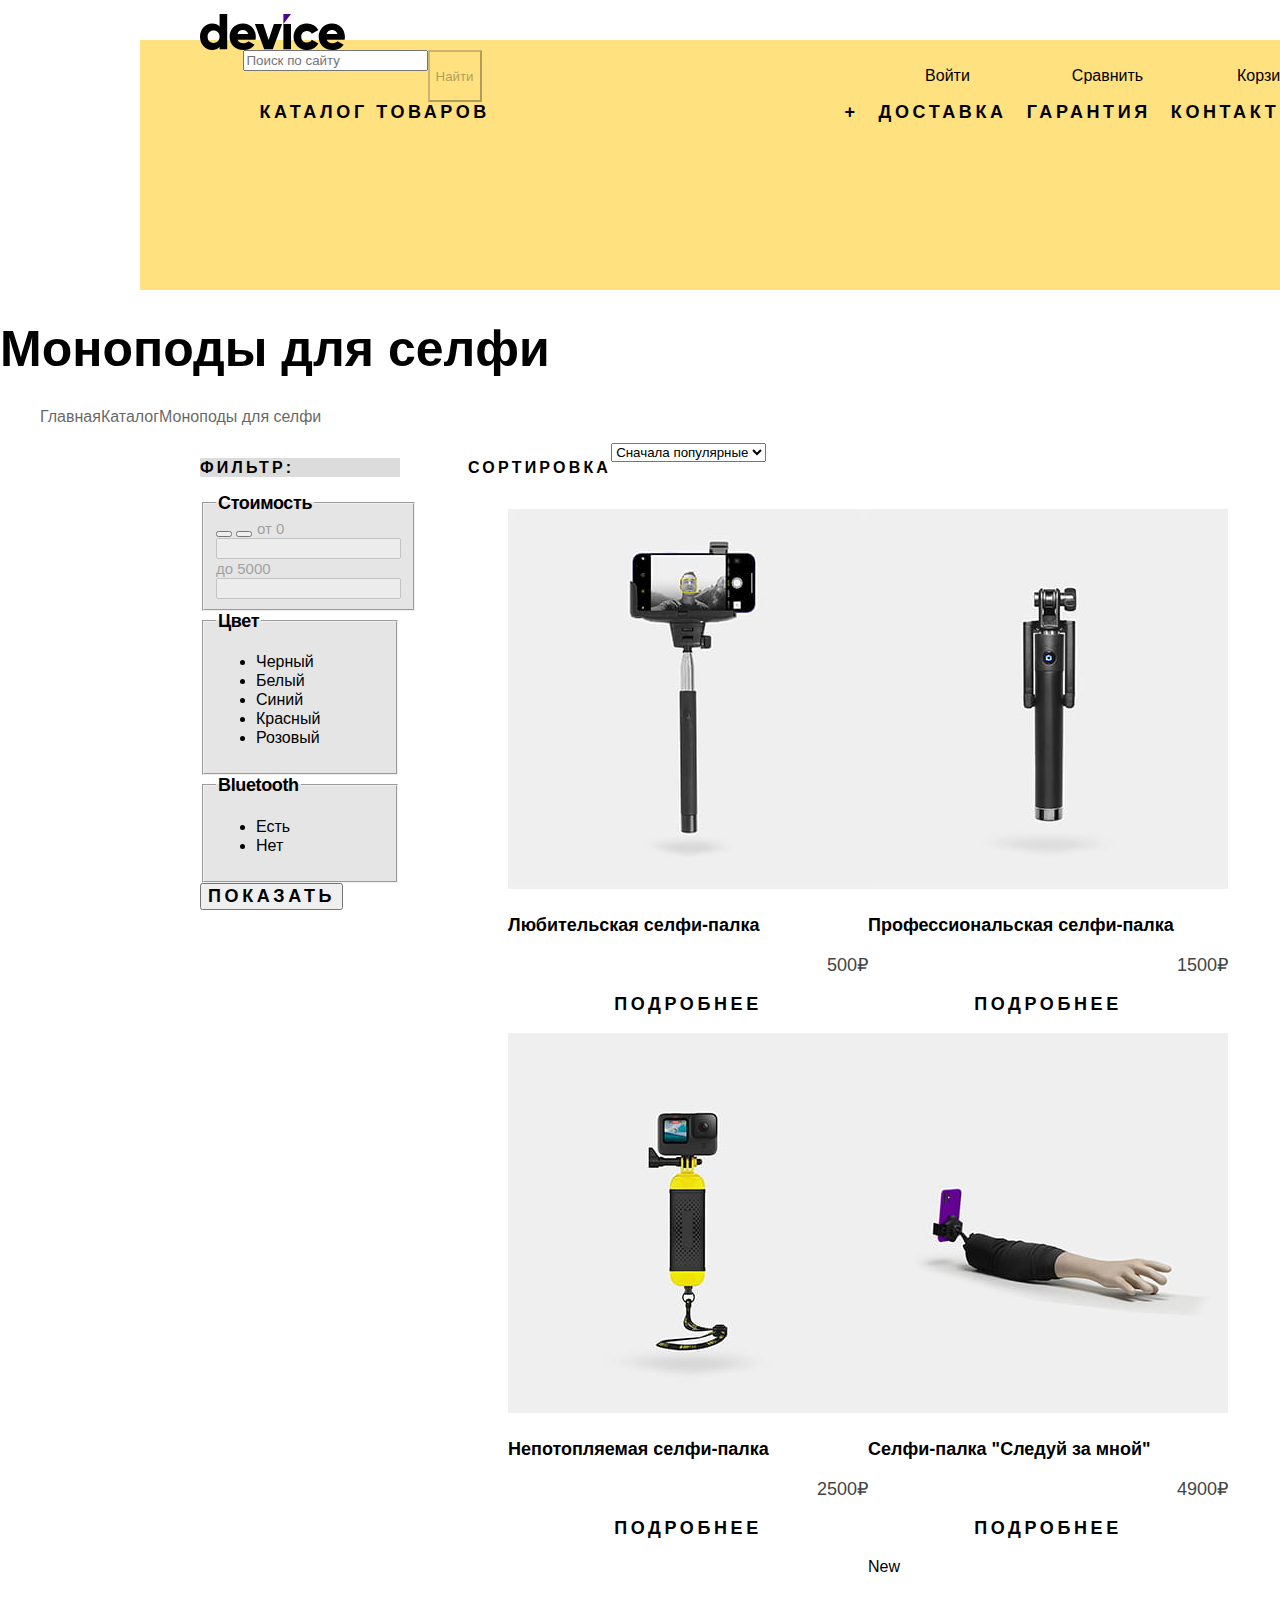
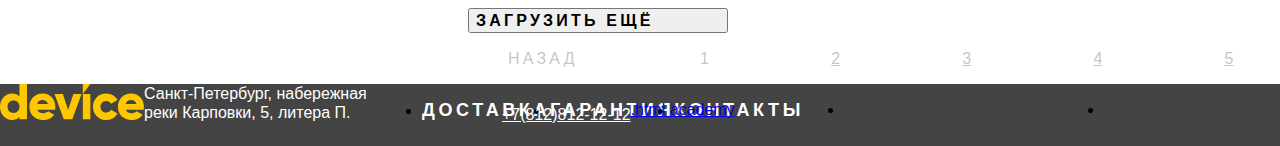
==== catalog.html @ 4257b13f "Сетки страниц" ====
<!DOCTYPE html>
<html lang="ru">
    <head>
        <meta charset="utf-8">
        <title>Каталог</title>
        <link rel="stylesheet" href="styles/styles.css">
    </head>
    <body>
        <div class="page-catalog-container">
        <header class="page-header">
            <a><img class="header-logo" src="img/vector/logotip.svg" width="145" height="36" alt="Логотип магазина Девайс"></a>
            <div class="page-heder-top" >
                <form class="search-form" method="POST" action="https://echo.htmlacademy.ru/">
                    <label class="search-label">
                        <input type="text" name="search"  placeholder="Поиск по сайту">
                        <span class="visually-hidden">Поиск по сайту</span>
                    </label>
                </form>
                <button class="search" type="submit" href="#">Найти</button>
                <ul class="custom-menu-list">
                    <li class="custom-menu-item">
                        <a class="custom-menu-link" href="#">Войти</a>
                    </li>
                    <li class="custom-menu-item">
                        <a class="custom-menu-link" href="#">Сравнить</a>
                    </li>
                    <li class="custom-menu-item">
                        <a class="custom-menu-link" href="#">Корзина</a>
                    </li>
                </ul>
            </div>
            <nav class="navigation">
                <ul class="navigation-list">
                    <li class="navigation-item">
                        <a class="navigation-link" href="#">Каталог товаров</a>
                    </li>
                    <li class="navigation-item">
                        <a class="navigation-link">+</a>
                    </li>
                    <li class="navigation-item">
                        <a class="navigation-link" href="#">Доставка</a>
                    </li>
                    <li class="navigation-item">
                        <a class="navigation-link" href="#">Гарантия</a>
                    </li>
                    <li class="navigation-item">
                        <a class="navigation-link" href="#">Контакты</a>
                    </li>
                </ul>
            </nav>
        </header>
        <main class="main-container main-inner">
            <h1 class="page-main">Моноподы для селфи</h1>
            <ul class="breadcrumbs-list">
                <li class="breadcrumbs-item">
                    <a class="breadcrumbs-link" href="index.html">Главная</a>
                </li>
                <li class="breadcrumbs-item">
                    <a class="breadcrumbs-link" href="catalog.html">Каталог</a>
                </li>
                <li class="breadcrumbs-item">
                    <a class="breadcrumbs-link">Моноподы для селфи</a>
                </li>
            </ul>
        <div class="catalog-products">
            <section class="catalog-products">
                <h2 class="visually-hidden">Список товаров с фильтрами</h2>
                <div class="catalog-left-column">
                <p class="filter">фильтр:</p>
                <form class="catalog-filter" action="https://echo.htmlacademy.ru/" method="GET">
                    <fieldset class="catalog-filter-group">
                        <legend class="catalog-filter-title">Стоимость</legend>
                        <button class="range-toggle toggle-min" type="button">
                            <span class="visually-hidden">Изменить минимальную цену</span>
                        </button>
                        <button class="range-toggle toggle-max" type="button">
                            <span class="visually-hidden">Изменить максимальную цену</span>
                        </button>
                        <label class="catalog-filter-label">
                          от 0 <input class="catalog-filter-input" type="number" name="min-price">
                        </label>
                        <label class="catalog-filter-label">
                          до 5000<input class="catalog-filter-input" type="number" name="max-price">
                        </label>   
                    </fieldset>
                    <fieldset class="catalog-filter-group">
                        <legend class="catalog-filter-title">Цвет</legend>
                        <ul class="catalog-filter-list">
                            <li class="catalog-filter-item">
                                <label class="control">
                                    <input class="visually-hidden control-input" type="checkbox" name="Черный" checked>
                                    <span class="control-mark"></span>
                                    <span class="control-label">Черный</span>
                                </label>
                            </li>
                            <li class="catalog-filter-item">
                                <label class="control">
                                    <input class="visually-hidden control-input" type="checkbox" name="Белый" checked>
                                    <span class="control-mark"></span>
                                    <span class="control-label">Белый</span>
                                </label>
                            </li>
                            <li class="catalog-filter-item">
                                <label class="control">
                                    <input class="visually-hidden control-input" type="checkbox" name="Синий">
                                    <span class="control-mark"></span>
                                    <span class="control-label">Синий</span>
                                </label>
                            </li>
                            <li class="catalog-filter-item">
                                <label class="control">
                                    <input class="visually-hidden control-input" type="checkbox" name="Красный">
                                    <span class="control-mark"></span>
                                    <span class="control-label">Красный</span>
                                </label>
                            </li>
                            <li class="catalog-filter-item">
                                <label class="control">
                                    <input class="visually-hidden control-input" type="checkbox" name="Розовый">
                                    <span class="control-mark"></span>
                                    <span class="control-label">Розовый</span>
                                </label>
                            </li>
                        </ul>
                    </fieldset>
                    <fieldset class="catalog-filter-group">
                        <legend class="catalog-filter-title">Bluetooth</legend>
                        <ul class="catalog-filter-list">
                            <li class="catalog-filter-item">
                                <label class="control">
                                    <input class="visually-hidden control-input" type="radio" name="product-group" checked>
                                    <span class="control-mark"></span>
                                    <span class="control-label">Есть</span>
                                </label>
                            </li>
                            <li class="catalog-filter-item">
                                <label class="control">
                                    <input class="visually-hidden control-input" type="radio" name="product-group">
                                    <span class="control-mark"></span>
                                    <span class="control-label">Нет</span>
                                </label>
                            </li>
                        </ul>
                    </fieldset>
                    <button class="button-catalog-filter" type="submit">показать</button>
                </form>
                </div>
                <div class="catalog-right-column">
                    <div class="catalog-right-column-sorting">
                <p class="sorting-type">Сортировка</p>
                <form class="sorting-type">
                    <label class="visually-hidden" for="sorting">Сортировка</label>
                    <select class="select-control" id="sorting" name="sorting">
                        <option value="popular">Сначала популярные</option>
                        <option value="cheap">Сначала дешёвые</option>
                        <option value="expensive">Сначала дорогие</option>
                    </select>
                    <button class="visually-hidden" type="submit">отсортировать товары</button>
                </form>
                <a href="#" class="button button-light">
                    <span class="visually-hidden">По возрастанию </span>
                </a>
                <a href="#" class="button">
                    <span class="visually-hidden">По убыванию</span>
                </a>
                </div>

            
                <ul class="products-list">
                    <li class="products-item">
                        <a class="product-card-link" href="product.html">
                        <img class="product-card-image" src="img/product-1.jpg" width="360" height="380" alt="Любительская селфи-палка">
                        <h3 class="product-card-title">Любительская селфи-палка</h3>
                        </a>
                        <p class="product-card-price">500₽</p>
                        <p class="produkt-card-info">Подробнее</p>
                    </li>
                    <li class="products-item">
                        <a class="product-card-link" href="product.html">
                        <img class="product-card-image" src="img/product-2.jpg" width="360" height="380" alt="Профессиональская селфи-палка">
                        <h3 class="product-card-title">Профессиональская селфи-палка</h3>
                        </a>
                        <p class="product-card-price">1500₽</p>
                        <p class="produkt-card-info">Подробнее</p>
                    </li>
                    <li class="products-item">
                        <a class="product-card-link" href="product.html">
                        <img class="product-card-image" src="img/product-3.jpg" width="360" height="380" alt="Непотопляемая селфи-палка">
                        <h3 class="product-card-title">Непотопляемая селфи-палка</h3>
                        </a>
                        <p class="product-card-price">2500₽</p>
                        <p class="produkt-card-info">Подробнее</p>
                    </li>
                    <li class="products-item">
                        <a class="product-card-link" href="product.html">
                        <img class="product-card-image" src="img/product-4.jpg" width="360" height="380" alt="Селфи-палка Следуй за мной">
                        <h3 class="product-card-title">Селфи-палка "Следуй за мной"</h3>
                        </a>
                        <p class="product-card-price">4900₽</p>
                        <p class="produkt-card-info">Подробнее</p>
                        <p class="product-card-new">New</p>
                    </li>
                </ul>
                <button class="button pagination-show-more" type="button">Загрузить ещё</button>
                <ul class="pagination">
                    <li class="pagination-item">
                      <a class="pagination-link pagination-prev pagination-disabled">Назад
                        <span class="visually-hidden">Предыдущая страница</span>
                      </a>
                    </li>
                    <li class="pagination-item">
                      <a class="pagination-link pagination-current">1</a>
                    </li>
                    <li class="pagination-item">
                      <a class="pagination-link" href="#">2</a>
                    </li>
                    <li class="pagination-item">
                      <a class="pagination-link" href="#">3</a>
                    </li>
                    <li class="pagination-item">
                      <a class="pagination-link" href="#">4</a>
                    </li>
                    <li class="pagination-item">
                      <a class="pagination-link" href="#">5</a>
                    </li>
                    <li class="pagination-item">
                      <a class="pagination-link pagination-next" href="#">Вперёд
                        <span class="visually-hidden">Следующая страница</span>
                      </a>
                    </li>
                </ul>
                </div>
                </section>  
        </div>
        </div>        
        </main>
        <footer class="page-footer">
            <div class="page-footer-container">
                <a><img class="footer-contacts-logo" src="img/vector/logotip-2.svg" width="144,9" height="36" alt="Логотип магазина Девайс"></a>
                <address class="footer-contacts-address">Санкт-Петербург, набережная реки Карповки, 5, литера П.</address>
                <div class="footer-navigation-list footer-social-list">
                <ul class="footer-navigation-list">
                    <li class="footer-navigation-items">
                        <a class="footer-navigation-link" href="#">Доставка</a>
                    </li>
                    <li class="footer-navigation-items">
                        <a class="footer-navigation-link" href="#">Гарантия</a>
                    </li>
                    <li class="footer-navigation-items">
                        <a class="footer-navigation-link" href="#">Контакты</a>
                    </li>    
                </ul>
                <ul class="footer-social-list">
                    <li class="footer-social-item">
                        <a class="button" href="https://www.facebook.com/htmlacademy">
                        <span class="visually-hidden">Фейсбук</span>
                        </a>
                    </li>
                    <li class="footer-social-item">
                        <a class="button" href="https://www.instagram.com/htmlacademy">
                            <span class="visually-hidden">Инстаграм</span>
                        </a>
                    </li>
                    <li class="footer-social-item">
                        <a class="button" href="https://twitter.com/htmlacademy_ru">
                            <span class="visually-hidden">Твитер</span>
                        </a>
                    </li>
                </ul>
                </div>
                    <p><a class="footer-contacts-phone" href="tel:78128121212">+7(812)812-12-12</a></p>
                    <p><a class="htmlacademy-link" href="https://htmlacademy.ru/">.html academy</a></p>
            </div>
        </footer>
    </body>
</html>
---- styles/styles.css ----
@font-face {
    font-family: "rubik";
    font-style: normal;
    font-weight: 400;
    src: url("fonts/rubik-regular.woff2") format("woff2");
    font-display: swap;
}
@font-face {
    font-family: "raleway";
    font-style: normal;
    font-weight: 800;
    src: url("fonts/raleway-bold.woff2") format("woff2");
    font-display: swap;
}
@font-face {
    font-family: "rubik";
    font-style: normal;
    font-weight: 700;
    src: url("fonts/rubik-bold.woff2") format("woff2");
    font-display: swap;
}
@font-face {
    font-family: "rubik";
    font-style: normal;
    font-weight: 800;
    src: url("fonts/rubik-bold.woff2") format("woff2");
    font-display: swap;
}
html {
    height: 100%;
}
.container {
    max-width: 1440px;
    margin: 0 auto;
}
body {
    margin: 0;
    display: flex;
    flex-direction: column;
    min-height: 100%;
    font-family: "rubik", sans-serif;
    font-size: 16px;
    line-height: 19px;
    color: #000000;
    background-color: #ffffff;
}
.visually-hidden {
    position: absolute;
    width: 1px;
    height: 1px;
    margin: -1px;
    padding: 0;
    border: 0;
    clip: rect(0 0 0 0);
    overflow: hidden;
  }
.page-header {
    color: #000000;
    background-color: #FFE17F; 
    width: 1160px;
    margin-top: 40px;
    margin-left: 140px;
    margin-right: 140px;
    padding: 49px 25px 167px 60px;  
}
.header-logo {
    display: block;
    margin-top: -75px;
}
.search {
    font-family: "rubik", sans-serif;
    font-weight: 400;
    text-align: center;
    color: #000000;
    background-color: #FFE17F;
    opacity: 0.3;
}
.page-heder-top {
    display: flex;
    justify-content: space-between;
    width: 1075px;
    margin: 0 auto;  
}
.custom-menu-list {
    display: flex;
    flex-wrap: wrap;
    justify-content: space-between;
    min-width: 420px;
    margin-left: auto;
    padding: 0;
    list-style-type: none;
}
.custom-menu-link {
    display: block;
    min-width: 100px;
    min-height: 20px;
    font-family:"rubik", sans-serif;
    font-weight: 400;
    text-align: center;
    color: #000000;
    background-color: #FFE17F;
    text-decoration: none;
}
.navigation-list {
    display: flex;
    justify-content: flex-end;
    width: 1041px;
    margin: 0 auto;
    padding: 0;
    list-style-type: none;
}
.navigation-item {
    display: flex;
    align-items: center;
    margin-right: 20px; 
}
.navigation-item:last-of-type {
    margin-right: 0;
}
.navigation-item:nth-of-type(2) {
    margin-left: auto;
}
.navigation-link {
    justify-self: end;
    font-family: "raleway", sans-serif;
    font-size: 18px;
    line-height: 21px;
    font-weight: 800;
    text-align: center;
    color: #000000;
    background-color: #FFE17F;
    text-decoration: none;
    text-transform: uppercase;
    letter-spacing: 0.2em;
}
.main-container {
    flex-grow: 1;
}
.page-container {
    width: 1160px;
    margin: 0 auto;
}
.slider {
    margin-top: -150px;
    position: relative;
    z-index: 1;
}
.slider-item {
    display: none;
}
.slider-item.active {
    display: flex;
    justify-content: space-between;
    align-items: flex-start; 
}
.slider-image {
    width: 560px;
}
.slider-title {
    font-family: "raleway", sans-serif;
    font-size: 50px;
    line-height: 50px;
    font-weight: 800;
}
.slider-description {
    font-family: "rubik", sans-serif;
    font-size: 18px;
    line-height: 30px;
    font-weight: 400;
}
.slider-info {
    font-family: "raleway", sans-serif;
    font-size: 18px;
    line-height: 21px;
    font-weight: 800;
    text-align: center;
    letter-spacing: 0.2em;
    text-transform: uppercase;
    text-decoration: none;
    color: #000000;
}
.slider-text-wrap {

}
.slider-characteristics {
    font-size: 36px;
    line-height: 30px;
}
.slider-characteristics-wrap {
    display: flex;
}
.slider-characteristics span {
    font-size: 16px;
    line-height: 30px;
    color: #444444;
    display: block;
    margin-right: 20px;
}
.slider-navigetion {
    display: flex;
    list-style: none;
}
.categories-link {
    font-family: "raleway", sans-serif;
    font-size: 18px;
    line-height: 24px;
    font-weight: 800;
    text-decoration: none;
    color: #000000;
    letter-spacing: -0.02em;
}
.categories-list {
    display: flex;
    justify-content: space-between;
    margin: 0;
    padding: 0;
    width: 1160px;
    list-style: none;
}
.advantages {
    display: flex;
    justify-content: space-around;
}
.advantages-list {
    display: flex;
    flex-direction: column;
    justify-content: space-around;
    list-style: none;
}
.advantages-content {
    display: none;
    margin-left: 116px;
}
.advantages-content.active {
    display: block;
}
.advantages-link {
    font-family: "raleway", sans-serif;
    font-weight: 800;
    font-size: 18px;
    line-height: 21px;
    text-align: center;
    color: #000000;
    letter-spacing: 0.2em;
    text-transform: uppercase;

}
.advantages-title {
    font-family: "raleway", sans-serif;
    font-weight: 800;
    font-size: 50px;
    line-height: 50px;
}
.advantages-text {
    font-family: "rubik", sans-serif;
    font-weight: 400;
    font-size: 18px;
    line-height: 30px;
    color: #444444;
}
.thin {
    display: flex;
    font-family: "raleway", sans-serif;
    font-weight: 800;
    font-size: 20px;
    line-height: 23px;
    text-align: center;
    letter-spacing: 0.2em;
    text-transform: uppercase;
    background-color: #F0F0F0;
    width: 1160px;
}
.info-block {
    display: flex;
    justify-content: space-around;
}
.about-title {
    font-family: "raleway", sans-serif;
    font-weight: 800;
    font-size: 50px;
    line-height: 50px;
}
.about-text {
    font-family: "rubik", sans-serif;
    font-weight: 400;
    font-size: 18px;
    line-height: 30px;
    color: #444444;
}
.companies-name {
    font-family: "rubik", sans-serif;
    font-weight: 700;
    font-size: 18px;
    line-height: 20px;
}
.about-more {
    font-family: "raleway", sans-serif;
    font-weight: 800;
    font-size: 18px;
    line-height: 21px;
    text-align: center;
    letter-spacing: 0.2em;
    text-transform: uppercase;
    text-decoration: none;
    color: #000000;
}
.contacts-title {
    font-family: "raleway", sans-serif;
    font-weight: 800;
    font-size: 50px;
    line-height: 50px;
}
.contacts-text {
    font-family: "rubik", sans-serif;
    font-weight: 400;
    font-size: 18px;
    line-height: 30px;
    color: #444444;
}
.contacts-address-title {
    font-family: "rubik", sans-serif;
    font-weight: 700;
    font-size: 24px;
    line-height: 30px;
    color: #444444;
}
.contacts-address {
    font-family: "rubik", sans-serif;
    font-style: normal;
    font-weight: 400;
    font-size: 18px;
    line-height: 30px;
    color: #444444;
}
.contacts-phone {
    font-family: "rubik", sans-serif;
    font-weight: 400;
    font-size: 18px;
    line-height: 30px;
    text-decoration-line: underline;
    color: #444444;
}
.contacts-subtitle {
    font-family: "rubik", sans-serif;
    font-weight: 700;
    font-size: 24px;
    line-height: 30px;
    color: #444444;
}
.contacts-scheduke-item {
    font-family: "rubik", sans-serif;
    font-weight: 400;
    font-size: 18px;
    line-height: 30px;
    color: #444444;
}
.contacts-link {
    font-family: "raleway", sans-serif;
    font-weight: 800;
    font-size: 18px;
    line-height: 21px;
    text-align: center;
    letter-spacing: 0.2em;
    text-transform: uppercase;
    text-decoration: none;
    color: #000000;
}
.newsletter-container {
    display: flex;
    flex-wrap: wrap;
    background-color: #F0F0F0;
}
.newsletter-title {
    font-family: "raleway", sans-serif;
    font-weight: 800;
    font-size: 50px;
    line-height: 50px;
    width: 560px;
}
.newsletter-email {
    font-family: "rubik", sans-serif;
    font-weight: 400;
    font-size: 18px;
    line-height: 30px;
    color: #444444;
    width: 560px;
}
.field {
    font-family: "rubik", sans-serif;
    font-weight: 400;
    font-size: 18px;
    line-height: 30px;
    color: #444444;
    opacity: 0.5;
    width: 560px;
}
.button, newsletter-button {
    font-family: "raleway", sans-serif;
    font-weight: 800;
    font-size: 18px;
    line-height: 21px;
    text-align: center;
    letter-spacing: 0.2em;
    text-transform: uppercase;
    width: 260px;
}
.page-footer {
    background-color: #444444;
}
.page-footer-container {
    display: flex;
    flex-wrap: wrap;
    width: 1440px;
}
.footer-contacts-address {
    font-family: "rubik", sans-serif;
    font-style: normal;
    font-weight: 400;
    font-size: 16px;
    line-height: 19px;
    color: #ffffff;
    width: 238px;
}
.footer-navigation-list {
    display: flex;
    justify-content: space-between;
    width: 444px;
}
.footer-social-list {
    display: flex;
    justify-content: space-between;
    width: 120px;
}
.footer-navigation-link {
    font-family: "raleway", sans-serif;
    font-weight: 800;
    font-size: 18px;
    line-height: 21px;
    text-align: center;
    letter-spacing: 0.2em;
    text-transform: uppercase;
    color: #ffffff;
    text-decoration: none;
}
.footer-contacts-phone {
    font-family: "rubik", sans-serif;
    font-weight: 400;
    font-size: 16px;
    line-height: 30px;
    text-align: right;
    color: #ffffff;
    width: 293px;
}
.htmlacademy-link {

}
.page-catalog-container {
    max-width: 1440px;
    margin: 0 auto;
}
.page-main {
    font-family: "raleway", sans-serif;
    font-weight: 800;
    font-size: 50px;
    line-height: 50px;
    color: #000000;
}
.breadcrumbs-list {
    display: flex;
    list-style: none;
}
.breadcrumbs-link {
    font-family: "rubik", sans-serif;
    font-weight: 400;
    font-size: 16px;
    line-height: 19px;
    opacity: 0.6;
    text-decoration: none;
    color: #000000;
}
.catalog-products {
    display: flex;
}
.catalog-left-column {
    width: 200px;
    margin-left: 200px;
    margin-right: 68px;
}
.catalog-right-column {
    list-style: none;

}
.catalog-right-column-sorting {
    display: flex;
}
.filter {
    font-family: "raleway", sans-serif;
    font-weight: 800;
    font-size: 16px;
    line-height: 19px;
    letter-spacing: 0.2em;
    text-transform: uppercase;
    background-color: #DCDCDC;
}
.catalog-filter-group {
    background-color: #E5E5E5;
}
.catalog-filter-title {
    font-family: "rubik", sans-serif;
    font-weight: 700;
    font-size: 18px;
    line-height: 20px;
    letter-spacing: -0.02em;
}
.catalog-filter-label {
    font-family: "rubik", sans-serif;
    font-weight: 400;
    font-size: 15px;
    line-height: 18px;
    text-align: center;
    opacity: 0.3;
}
.control-label {
    font-size: 16px;
    line-height: 19px;
}
.button-catalog-filter {
    font-family: "raleway", sans-serif;
    font-weight: 800;
    font-size: 18px;
    line-height: 21px;
    text-align: center;
    letter-spacing: 0.2em;
    text-transform: uppercase;
}
.sorting-type {
    font-family: "raleway", sans-serif;
    font-weight: 800;
    font-size: 16px;
    line-height: 19px;
    letter-spacing: 0.2em;
    text-transform: uppercase;
}
option {
    font-family: "rubik", sans-serif;
    font-weight: 400;
    font-size: 16px;
    line-height: 19px;
}
.products-list {
    display: flex;
    flex-wrap: wrap;
    list-style-type: none;
}
.product-card-title, .product-card-link {
    font-family: "rubik", sans-serif;
    font-weight: 700;
    font-size: 18px;
    line-height: 24px;
    color: #000000;
    text-decoration: none;
    
}
.product-card-price {
    font-family: "rubik", sans-serif;
    font-weight: 400;
    font-size: 18px;
    line-height: 21px;
    text-align: right;
    color: #444444;
}
.produkt-card-info {
    font-family: "raleway", sans-serif;
    font-weight: 800;
    font-size: 18px;
    line-height: 21px;
    text-align: center;
    letter-spacing: 0.2em;
    text-transform: uppercase;
}
.button, .pagination-show-more {
    font-family: "raleway", sans-serif;
    font-weight: 800;
    font-size: 16px;
    line-height: 19px;
    display: flex;
    align-items: center;
    text-align: center;
    letter-spacing: 0.2em;
    text-transform: uppercase;
}
.pagination-prev, .pagination-next {
    font-family: "raleway", sans-serif;
    font-weight: 800;
    font-size: 16px;
    line-height: 19px;
    display: flex;
    align-items: center;
    letter-spacing: 0.2em;
    text-transform: uppercase;
    text-decoration: none;
    color: #000000;
}
.pagination-link {
    font-family: "rubik", sans-serif;
    font-weight: 400;
    font-size: 16px;
    line-height: 19px;
    text-align: center;
    color: #444444;
    opacity: 0.3;
}
.pagination {
    display: flex;
    justify-content: space-between;
    text-decoration: none;
    list-style-type: none;
}
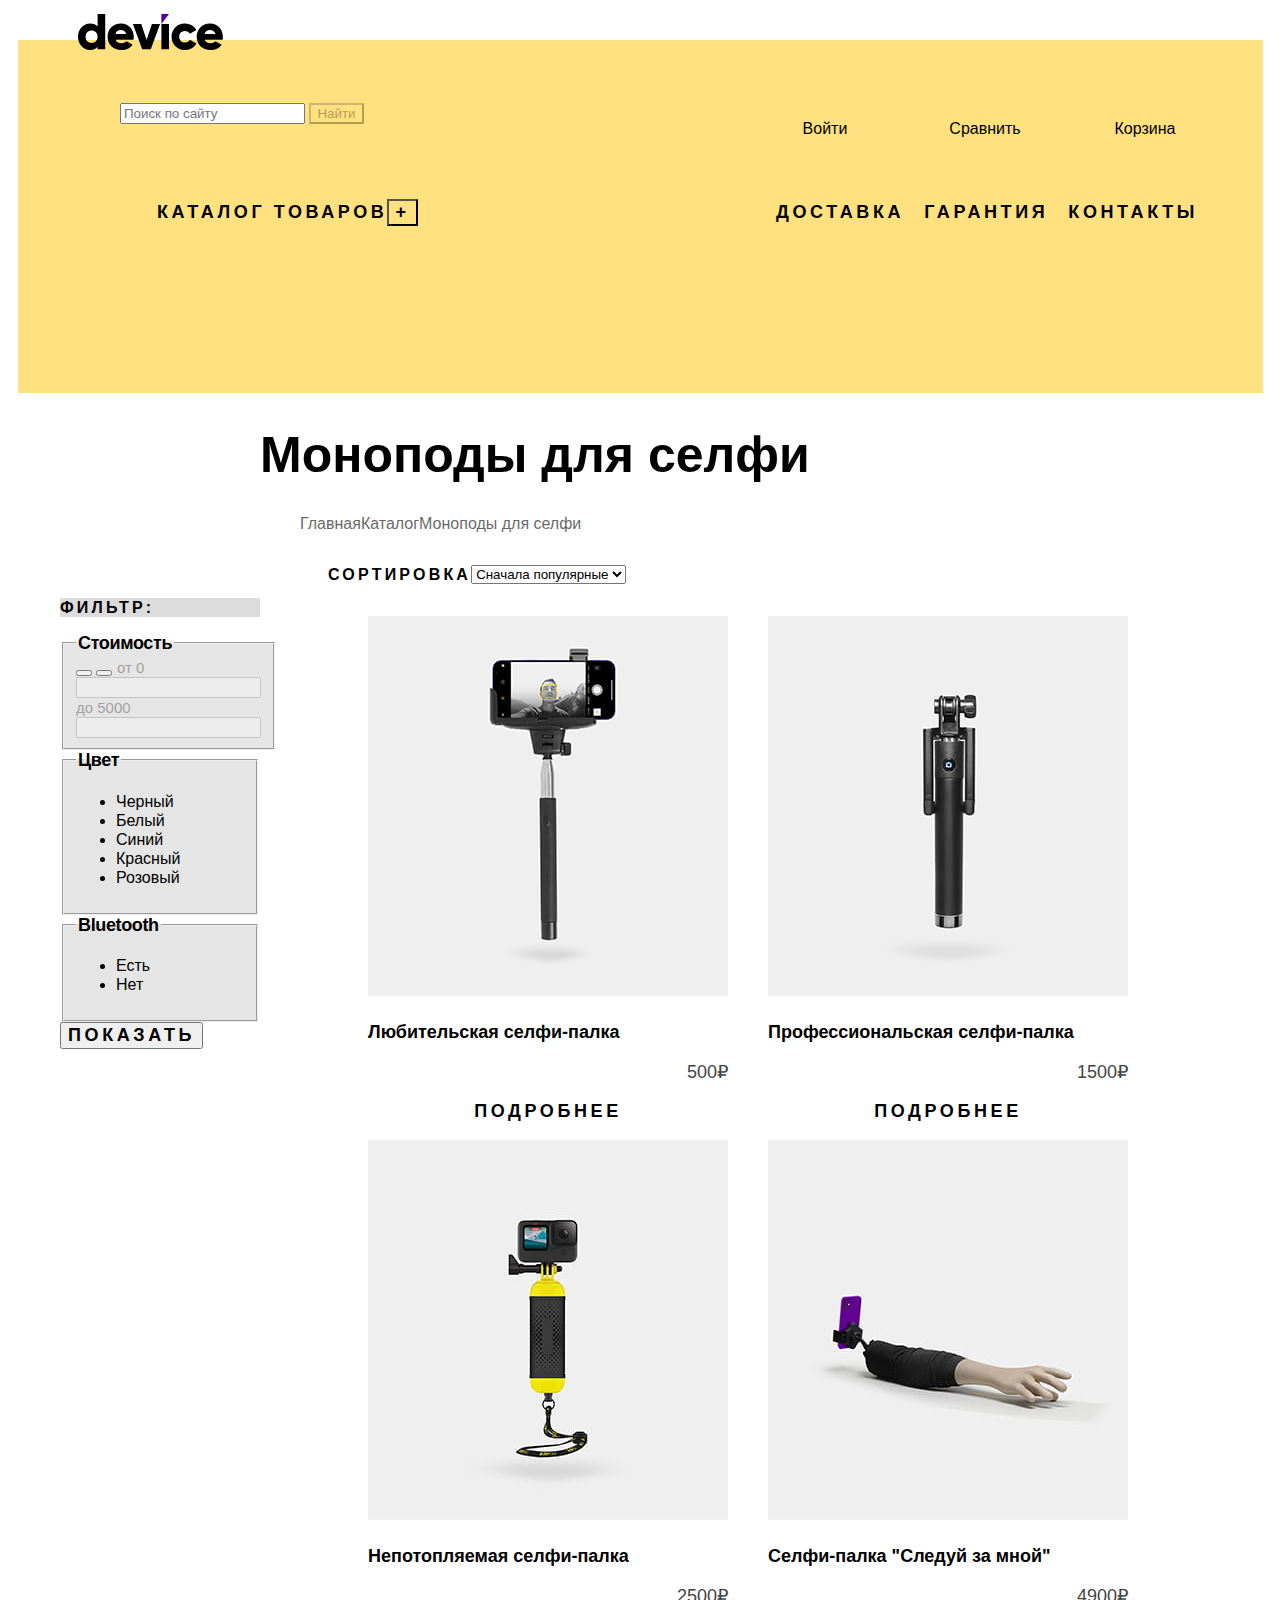
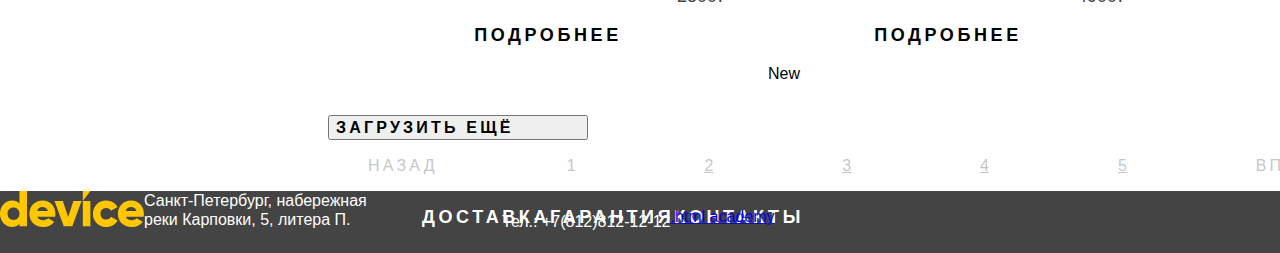
==== commit 2190f8f2: "микросетки на флексах" ====
--- a/catalog.html
+++ b/catalog.html
@@ -7,268 +7,266 @@
     </head>
     <body>
         <div class="page-catalog-container">
-        <header class="page-header">
-            <a><img class="header-logo" src="img/vector/logotip.svg" width="145" height="36" alt="Логотип магазина Девайс"></a>
-            <div class="page-heder-top" >
-                <form class="search-form" method="POST" action="https://echo.htmlacademy.ru/">
-                    <label class="search-label">
-                        <input type="text" name="search"  placeholder="Поиск по сайту">
-                        <span class="visually-hidden">Поиск по сайту</span>
-                    </label>
-                </form>
-                <button class="search" type="submit" href="#">Найти</button>
-                <ul class="custom-menu-list">
-                    <li class="custom-menu-item">
-                        <a class="custom-menu-link" href="#">Войти</a>
-                    </li>
-                    <li class="custom-menu-item">
-                        <a class="custom-menu-link" href="#">Сравнить</a>
-                    </li>
-                    <li class="custom-menu-item">
-                        <a class="custom-menu-link" href="#">Корзина</a>
-                    </li>
-                </ul>
-            </div>
-            <nav class="navigation">
-                <ul class="navigation-list">
-                    <li class="navigation-item">
-                        <a class="navigation-link" href="#">Каталог товаров</a>
-                    </li>
-                    <li class="navigation-item">
-                        <a class="navigation-link">+</a>
-                    </li>
-                    <li class="navigation-item">
-                        <a class="navigation-link" href="#">Доставка</a>
-                    </li>
-                    <li class="navigation-item">
-                        <a class="navigation-link" href="#">Гарантия</a>
-                    </li>
-                    <li class="navigation-item">
-                        <a class="navigation-link" href="#">Контакты</a>
-                    </li>
-                </ul>
-            </nav>
-        </header>
-        <main class="main-container main-inner">
-            <h1 class="page-main">Моноподы для селфи</h1>
-            <ul class="breadcrumbs-list">
-                <li class="breadcrumbs-item">
-                    <a class="breadcrumbs-link" href="index.html">Главная</a>
-                </li>
-                <li class="breadcrumbs-item">
-                    <a class="breadcrumbs-link" href="catalog.html">Каталог</a>
-                </li>
-                <li class="breadcrumbs-item">
-                    <a class="breadcrumbs-link">Моноподы для селфи</a>
-                </li>
-            </ul>
-        <div class="catalog-products">
-            <section class="catalog-products">
-                <h2 class="visually-hidden">Список товаров с фильтрами</h2>
-                <div class="catalog-left-column">
-                <p class="filter">фильтр:</p>
-                <form class="catalog-filter" action="https://echo.htmlacademy.ru/" method="GET">
-                    <fieldset class="catalog-filter-group">
-                        <legend class="catalog-filter-title">Стоимость</legend>
-                        <button class="range-toggle toggle-min" type="button">
-                            <span class="visually-hidden">Изменить минимальную цену</span>
-                        </button>
-                        <button class="range-toggle toggle-max" type="button">
-                            <span class="visually-hidden">Изменить максимальную цену</span>
-                        </button>
-                        <label class="catalog-filter-label">
-                          от 0 <input class="catalog-filter-input" type="number" name="min-price">
+            <header class="page-header">
+                <a class="header-logo"><img src="img/vector/logotip.svg" width="145" height="36" alt="Логотип магазина Девайс"></a>
+                <div class="page-heder-top" >
+                    <form class="search-form" method="POST" action="https://echo.htmlacademy.ru/">
+                        <label class="search-label">
+                            <input type="text" name="search"  placeholder="Поиск по сайту">
+                            <span class="visually-hidden">Поиск по сайту</span>
                         </label>
-                        <label class="catalog-filter-label">
-                          до 5000<input class="catalog-filter-input" type="number" name="max-price">
-                        </label>   
-                    </fieldset>
-                    <fieldset class="catalog-filter-group">
-                        <legend class="catalog-filter-title">Цвет</legend>
-                        <ul class="catalog-filter-list">
-                            <li class="catalog-filter-item">
-                                <label class="control">
-                                    <input class="visually-hidden control-input" type="checkbox" name="Черный" checked>
-                                    <span class="control-mark"></span>
-                                    <span class="control-label">Черный</span>
-                                </label>
-                            </li>
-                            <li class="catalog-filter-item">
-                                <label class="control">
-                                    <input class="visually-hidden control-input" type="checkbox" name="Белый" checked>
-                                    <span class="control-mark"></span>
-                                    <span class="control-label">Белый</span>
-                                </label>
-                            </li>
-                            <li class="catalog-filter-item">
-                                <label class="control">
-                                    <input class="visually-hidden control-input" type="checkbox" name="Синий">
-                                    <span class="control-mark"></span>
-                                    <span class="control-label">Синий</span>
-                                </label>
-                            </li>
-                            <li class="catalog-filter-item">
-                                <label class="control">
-                                    <input class="visually-hidden control-input" type="checkbox" name="Красный">
-                                    <span class="control-mark"></span>
-                                    <span class="control-label">Красный</span>
-                                </label>
-                            </li>
-                            <li class="catalog-filter-item">
-                                <label class="control">
-                                    <input class="visually-hidden control-input" type="checkbox" name="Розовый">
-                                    <span class="control-mark"></span>
-                                    <span class="control-label">Розовый</span>
-                                </label>
-                            </li>
-                        </ul>
-                    </fieldset>
-                    <fieldset class="catalog-filter-group">
-                        <legend class="catalog-filter-title">Bluetooth</legend>
-                        <ul class="catalog-filter-list">
-                            <li class="catalog-filter-item">
-                                <label class="control">
-                                    <input class="visually-hidden control-input" type="radio" name="product-group" checked>
-                                    <span class="control-mark"></span>
-                                    <span class="control-label">Есть</span>
-                                </label>
-                            </li>
-                            <li class="catalog-filter-item">
-                                <label class="control">
-                                    <input class="visually-hidden control-input" type="radio" name="product-group">
-                                    <span class="control-mark"></span>
-                                    <span class="control-label">Нет</span>
-                                </label>
-                            </li>
-                        </ul>
-                    </fieldset>
-                    <button class="button-catalog-filter" type="submit">показать</button>
-                </form>
+                        <button class="search" type="submit" href="#">Найти</button>
+                    </form>
+                    <ul class="custom-menu-list">
+                        <li class="custom-menu-item">
+                            <a class="custom-menu-link" href="#">Войти</a>
+                        </li>
+                        <li class="custom-menu-item">
+                            <a class="custom-menu-link" href="#">Сравнить</a>
+                        </li>
+                        <li class="custom-menu-item">
+                            <a class="custom-menu-link" href="#">Корзина</a>
+                        </li>
+                    </ul>
                 </div>
-                <div class="catalog-right-column">
-                    <div class="catalog-right-column-sorting">
-                <p class="sorting-type">Сортировка</p>
-                <form class="sorting-type">
-                    <label class="visually-hidden" for="sorting">Сортировка</label>
-                    <select class="select-control" id="sorting" name="sorting">
-                        <option value="popular">Сначала популярные</option>
-                        <option value="cheap">Сначала дешёвые</option>
-                        <option value="expensive">Сначала дорогие</option>
-                    </select>
-                    <button class="visually-hidden" type="submit">отсортировать товары</button>
-                </form>
-                <a href="#" class="button button-light">
-                    <span class="visually-hidden">По возрастанию </span>
-                </a>
-                <a href="#" class="button">
-                    <span class="visually-hidden">По убыванию</span>
-                </a>
+                <nav class="navigation">
+                    <ul class="navigation-list">
+                        <li class="navigation-item">
+                            <a class="navigation-link" href="#">Каталог товаров</a>
+                            <button class="navigation-link" type="button">+</button>
+                        </li>
+                        <li class="navigation-item">
+                            <a class="navigation-link" href="#">Доставка</a>
+                        </li>
+                        <li class="navigation-item">
+                            <a class="navigation-link" href="#">Гарантия</a>
+                        </li>
+                        <li class="navigation-item">
+                            <a class="navigation-link" href="#">Контакты</a>
+                        </li>
+                    </ul>
+                </nav>
+            </header>
+            <main class="main-container main-inner">
+                <div class="main page-container">
+                    <h1 class="page-main">Моноподы для селфи</h1>
+                    <ul class="breadcrumbs-list">
+                        <li class="breadcrumbs-item">
+                            <a class="breadcrumbs-link" href="index.html">Главная</a>
+                        </li>
+                        <li class="breadcrumbs-item">
+                            <a class="breadcrumbs-link" href="catalog.html">Каталог</a>
+                        </li>
+                        <li class="breadcrumbs-item">
+                            <a class="breadcrumbs-link">Моноподы для селфи</a>
+                        </li>
+                    </ul>
                 </div>
-
-            
-                <ul class="products-list">
-                    <li class="products-item">
-                        <a class="product-card-link" href="product.html">
-                        <img class="product-card-image" src="img/product-1.jpg" width="360" height="380" alt="Любительская селфи-палка">
-                        <h3 class="product-card-title">Любительская селфи-палка</h3>
-                        </a>
-                        <p class="product-card-price">500₽</p>
-                        <p class="produkt-card-info">Подробнее</p>
-                    </li>
-                    <li class="products-item">
-                        <a class="product-card-link" href="product.html">
-                        <img class="product-card-image" src="img/product-2.jpg" width="360" height="380" alt="Профессиональская селфи-палка">
-                        <h3 class="product-card-title">Профессиональская селфи-палка</h3>
-                        </a>
-                        <p class="product-card-price">1500₽</p>
-                        <p class="produkt-card-info">Подробнее</p>
-                    </li>
-                    <li class="products-item">
-                        <a class="product-card-link" href="product.html">
-                        <img class="product-card-image" src="img/product-3.jpg" width="360" height="380" alt="Непотопляемая селфи-палка">
-                        <h3 class="product-card-title">Непотопляемая селфи-палка</h3>
-                        </a>
-                        <p class="product-card-price">2500₽</p>
-                        <p class="produkt-card-info">Подробнее</p>
-                    </li>
-                    <li class="products-item">
-                        <a class="product-card-link" href="product.html">
-                        <img class="product-card-image" src="img/product-4.jpg" width="360" height="380" alt="Селфи-палка Следуй за мной">
-                        <h3 class="product-card-title">Селфи-палка "Следуй за мной"</h3>
-                        </a>
-                        <p class="product-card-price">4900₽</p>
-                        <p class="produkt-card-info">Подробнее</p>
-                        <p class="product-card-new">New</p>
-                    </li>
-                </ul>
-                <button class="button pagination-show-more" type="button">Загрузить ещё</button>
-                <ul class="pagination">
-                    <li class="pagination-item">
-                      <a class="pagination-link pagination-prev pagination-disabled">Назад
-                        <span class="visually-hidden">Предыдущая страница</span>
-                      </a>
-                    </li>
-                    <li class="pagination-item">
-                      <a class="pagination-link pagination-current">1</a>
-                    </li>
-                    <li class="pagination-item">
-                      <a class="pagination-link" href="#">2</a>
-                    </li>
-                    <li class="pagination-item">
-                      <a class="pagination-link" href="#">3</a>
-                    </li>
-                    <li class="pagination-item">
-                      <a class="pagination-link" href="#">4</a>
-                    </li>
-                    <li class="pagination-item">
-                      <a class="pagination-link" href="#">5</a>
-                    </li>
-                    <li class="pagination-item">
-                      <a class="pagination-link pagination-next" href="#">Вперёд
-                        <span class="visually-hidden">Следующая страница</span>
-                      </a>
-                    </li>
-                </ul>
-                </div>
-                </section>  
+                <section class="catalog-products">
+                    <div class="catalog-products page-container">
+                        <h2 class="visually-hidden">Список товаров с фильтрами</h2>
+                        <div class="catalog-left-column">
+                            <p class="filter">фильтр:</p>
+                            <form class="catalog-filter" action="https://echo.htmlacademy.ru/" method="GET">
+                                <fieldset class="catalog-filter-group">
+                                    <legend class="catalog-filter-title">Стоимость</legend>
+                                    <button class="range-toggle toggle-min" type="button">
+                                        <span class="visually-hidden">Изменить минимальную цену</span>
+                                    </button>
+                                    <button class="range-toggle toggle-max" type="button">
+                                        <span class="visually-hidden">Изменить максимальную цену</span>
+                                    </button>
+                                    <label class="catalog-filter-label">
+                                        от 0 <input class="catalog-filter-input" type="number" name="min-price">
+                                    </label>
+                                    <label class="catalog-filter-label">
+                                        до 5000<input class="catalog-filter-input" type="number" name="max-price">
+                                    </label>   
+                                </fieldset>
+                                <fieldset class="catalog-filter-group">
+                                    <legend class="catalog-filter-title">Цвет</legend>
+                                    <ul class="catalog-filter-list">
+                                        <li class="catalog-filter-item">
+                                            <label class="control">
+                                                <input class="visually-hidden control-input" type="checkbox" name="Черный" checked>
+                                                <span class="control-mark"></span>
+                                                <span class="control-label">Черный</span>
+                                            </label>
+                                        </li>
+                                        <li class="catalog-filter-item">
+                                            <label class="control">
+                                                <input class="visually-hidden control-input" type="checkbox" name="Белый" checked>
+                                                <span class="control-mark"></span>
+                                                <span class="control-label">Белый</span>
+                                            </label>
+                                        </li>
+                                        <li class="catalog-filter-item">
+                                            <label class="control">
+                                                <input class="visually-hidden control-input" type="checkbox" name="Синий">
+                                                <span class="control-mark"></span>
+                                                <span class="control-label">Синий</span>
+                                            </label>
+                                        </li>
+                                        <li class="catalog-filter-item">
+                                            <label class="control">
+                                                <input class="visually-hidden control-input" type="checkbox" name="Красный">
+                                                <span class="control-mark"></span>
+                                                <span class="control-label">Красный</span>
+                                            </label>
+                                        </li>
+                                        <li class="catalog-filter-item">
+                                            <label class="control">
+                                                <input class="visually-hidden control-input" type="checkbox" name="Розовый">
+                                                <span class="control-mark"></span>
+                                                <span class="control-label">Розовый</span>
+                                            </label>
+                                        </li>
+                                    </ul>
+                                </fieldset>
+                                <fieldset class="catalog-filter-group">
+                                    <legend class="catalog-filter-title">Bluetooth</legend>
+                                        <ul class="catalog-filter-list">
+                                            <li class="catalog-filter-item">
+                                                <label class="control">
+                                                    <input class="visually-hidden control-input" type="radio" name="product-group" checked>
+                                                    <span class="control-mark"></span>
+                                                    <span class="control-label">Есть</span>
+                                                </label>
+                                            </li>
+                                            <li class="catalog-filter-item">
+                                                <label class="control">
+                                                    <input class="visually-hidden control-input" type="radio" name="product-group">
+                                                    <span class="control-mark"></span>
+                                                    <span class="control-label">Нет</span>
+                                                </label>
+                                            </li>
+                                        </ul>
+                                </fieldset>
+                                <button class="button-catalog-filter" type="submit">показать</button>
+                            </form>
+                        </div>
+                        <div class="catalog-right-column">
+                            <div class="catalog-right-column-sorting">
+                                <p class="sorting-type">Сортировка</p>
+                                <form class="sorting-type">
+                                    <label class="visually-hidden" for="sorting">Сортировка</label>
+                                    <select class="select-control" id="sorting" name="sorting">
+                                        <option value="popular">Сначала популярные</option>
+                                        <option value="cheap">Сначала дешёвые</option>
+                                        <option value="expensive">Сначала дорогие</option>
+                                    </select>
+                                    <button class="visually-hidden" type="submit">отсортировать товары</button>
+                                </form>
+                                <a href="#" class="button button-light">
+                                    <span class="visually-hidden">По возрастанию </span>
+                                </a>
+                                <a href="#" class="button">
+                                    <span class="visually-hidden">По убыванию</span>
+                                </a>
+                            </div>
+                            <ul class="products-list">
+                                <li class="products-item">
+                                    <a class="product-card-link" href="product.html">
+                                    <img class="product-card-image" src="img/product-1.jpg" width="360" height="380" alt="Любительская селфи-палка">
+                                    <h3 class="product-card-title">Любительская селфи-палка</h3>
+                                    </a>
+                                    <p class="product-card-price">500₽</p>
+                                    <p class="produkt-card-info">Подробнее</p>
+                                </li>
+                                <li class="products-item">
+                                    <a class="product-card-link" href="product.html">
+                                    <img class="product-card-image" src="img/product-2.jpg" width="360" height="380" alt="Профессиональская селфи-палка">
+                                    <h3 class="product-card-title">Профессиональская селфи-палка</h3>
+                                    </a>
+                                    <p class="product-card-price">1500₽</p>
+                                    <p class="produkt-card-info">Подробнее</p>
+                                </li>
+                                <li class="products-item">
+                                    <a class="product-card-link" href="product.html">
+                                    <img class="product-card-image" src="img/product-3.jpg" width="360" height="380" alt="Непотопляемая селфи-палка">
+                                    <h3 class="product-card-title">Непотопляемая селфи-палка</h3>
+                                    </a>
+                                    <p class="product-card-price">2500₽</p>
+                                    <p class="produkt-card-info">Подробнее</p>
+                                </li>
+                                <li class="products-item">
+                                    <a class="product-card-link" href="product.html">
+                                    <img class="product-card-image" src="img/product-4.jpg" width="360" height="380" alt="Селфи-палка Следуй за мной">
+                                    <h3 class="product-card-title">Селфи-палка "Следуй за мной"</h3>
+                                    </a>
+                                    <p class="product-card-price">4900₽</p>
+                                    <p class="produkt-card-info">Подробнее</p>
+                                    <p class="product-card-new">New</p>
+                                </li>
+                            </ul>
+                            <button class="button pagination-show-more" type="button">Загрузить ещё</button>
+                            <ul class="pagination">
+                                <li class="pagination-item">
+                                    <a class="pagination-link pagination-prev pagination-disabled">Назад
+                                        <span class="visually-hidden">Предыдущая страница</span>
+                                    </a>
+                                </li>
+                                <li class="pagination-item">
+                                    <a class="pagination-link pagination-current">1</a>
+                                </li>
+                                <li class="pagination-item">
+                                    <a class="pagination-link" href="#">2</a>
+                                </li>
+                                <li class="pagination-item">
+                                    <a class="pagination-link" href="#">3</a>
+                                </li>
+                                <li class="pagination-item">
+                                    <a class="pagination-link" href="#">4</a>
+                                </li>
+                                <li class="pagination-item">
+                                    <a class="pagination-link" href="#">5</a>
+                                </li>
+                                <li class="pagination-item">
+                                    <a class="pagination-link pagination-next" href="#">Вперёд
+                                        <span class="visually-hidden">Следующая страница</span>
+                                    </a>
+                                </li>
+                            </ul>
+                        </div>
+                    </div>
+                </section>          
+            </main>
         </div>
-        </div>        
-        </main>
         <footer class="page-footer">
             <div class="page-footer-container">
                 <a><img class="footer-contacts-logo" src="img/vector/logotip-2.svg" width="144,9" height="36" alt="Логотип магазина Девайс"></a>
                 <address class="footer-contacts-address">Санкт-Петербург, набережная реки Карповки, 5, литера П.</address>
                 <div class="footer-navigation-list footer-social-list">
-                <ul class="footer-navigation-list">
-                    <li class="footer-navigation-items">
-                        <a class="footer-navigation-link" href="#">Доставка</a>
-                    </li>
-                    <li class="footer-navigation-items">
-                        <a class="footer-navigation-link" href="#">Гарантия</a>
-                    </li>
-                    <li class="footer-navigation-items">
-                        <a class="footer-navigation-link" href="#">Контакты</a>
-                    </li>    
-                </ul>
-                <ul class="footer-social-list">
-                    <li class="footer-social-item">
-                        <a class="button" href="https://www.facebook.com/htmlacademy">
-                        <span class="visually-hidden">Фейсбук</span>
-                        </a>
-                    </li>
-                    <li class="footer-social-item">
-                        <a class="button" href="https://www.instagram.com/htmlacademy">
-                            <span class="visually-hidden">Инстаграм</span>
-                        </a>
-                    </li>
-                    <li class="footer-social-item">
-                        <a class="button" href="https://twitter.com/htmlacademy_ru">
-                            <span class="visually-hidden">Твитер</span>
-                        </a>
-                    </li>
-                </ul>
+                    <ul class="footer-navigation-list">
+                        <li class="footer-navigation-items">
+                            <a class="footer-navigation-link" href="#">Доставка</a>
+                        </li>
+                        <li class="footer-navigation-items">
+                            <a class="footer-navigation-link" href="#">Гарантия</a>
+                        </li>
+                        <li class="footer-navigation-items">
+                            <a class="footer-navigation-link" href="#">Контакты</a>
+                        </li>    
+                    </ul>
+                    <ul class="footer-social-list">
+                        <li class="footer-social-item">
+                            <a class="button" href="https://www.facebook.com/htmlacademy">
+                            <span class="visually-hidden">Фейсбук</span>
+                            </a>
+                        </li>
+                        <li class="footer-social-item">
+                            <a class="button" href="https://www.instagram.com/htmlacademy">
+                                <span class="visually-hidden">Инстаграм</span>
+                            </a>
+                        </li>
+                        <li class="footer-social-item">
+                            <a class="button" href="https://twitter.com/htmlacademy_ru">
+                                <span class="visually-hidden">Твитер</span>
+                            </a>
+                        </li>
+                    </ul>
                 </div>
-                    <p><a class="footer-contacts-phone" href="tel:78128121212">+7(812)812-12-12</a></p>
+                    <p><a class="footer-contacts-phone" href="tel:78128121212">Тел.: +7(812)812-12-12</a></p>
                     <p><a class="htmlacademy-link" href="https://htmlacademy.ru/">.html academy</a></p>
             </div>
         </footer>
--- a/styles/styles.css
+++ b/styles/styles.css
@@ -30,7 +30,7 @@
     height: 100%;
 }
 .container {
-    max-width: 1440px;
+    width: auto;
     margin: 0 auto;
 }
 body {
@@ -58,9 +58,7 @@
     color: #000000;
     background-color: #FFE17F; 
     width: 1160px;
-    margin-top: 40px;
-    margin-left: 140px;
-    margin-right: 140px;
+    margin: 40px auto 0;
     padding: 49px 25px 167px 60px;  
 }
 .header-logo {
@@ -79,7 +77,8 @@
     display: flex;
     justify-content: space-between;
     width: 1075px;
-    margin: 0 auto;  
+    margin: 0 auto;
+    padding-top: 49px;  
 }
 .custom-menu-list {
     display: flex;
@@ -106,7 +105,7 @@
     justify-content: flex-end;
     width: 1041px;
     margin: 0 auto;
-    padding: 0;
+    padding-top: 44px;
     list-style-type: none;
 }
 .navigation-item {
@@ -141,7 +140,7 @@
     margin: 0 auto;
 }
 .slider {
-    margin-top: -150px;
+    margin-top: -167px;
     position: relative;
     z-index: 1;
 }
@@ -155,6 +154,7 @@
 }
 .slider-image {
     width: 560px;
+    height: 560px;
 }
 .slider-title {
     font-family: "raleway", sans-serif;
@@ -180,7 +180,8 @@
     color: #000000;
 }
 .slider-text-wrap {
-
+    width: 560px;
+    margin-left: 40px;
 }
 .slider-characteristics {
     font-size: 36px;
@@ -212,14 +213,15 @@
 .categories-list {
     display: flex;
     justify-content: space-between;
-    margin: 0;
+    margin-top: 70px;
     padding: 0;
     width: 1160px;
     list-style: none;
+    min-height: 200px;
 }
 .advantages {
     display: flex;
-    justify-content: space-around;
+    margin-top: 149px;
 }
 .advantages-list {
     display: flex;
@@ -243,7 +245,6 @@
     color: #000000;
     letter-spacing: 0.2em;
     text-transform: uppercase;
-
 }
 .advantages-title {
     font-family: "raleway", sans-serif;
@@ -260,6 +261,7 @@
 }
 .thin {
     display: flex;
+    align-items: center;
     font-family: "raleway", sans-serif;
     font-weight: 800;
     font-size: 20px;
@@ -269,10 +271,11 @@
     text-transform: uppercase;
     background-color: #F0F0F0;
     width: 1160px;
+    margin-top: 159px;
 }
 .info-block {
     display: flex;
-    justify-content: space-around;
+    margin-top: 146px;
 }
 .about-title {
     font-family: "raleway", sans-serif;
@@ -286,12 +289,15 @@
     font-size: 18px;
     line-height: 30px;
     color: #444444;
+    margin-top: 26px;
+    height: 101px;
 }
 .companies-name {
     font-family: "rubik", sans-serif;
     font-weight: 700;
     font-size: 18px;
     line-height: 20px;
+    margin-top: 23px;
 }
 .about-more {
     font-family: "raleway", sans-serif;
@@ -303,6 +309,8 @@
     text-transform: uppercase;
     text-decoration: none;
     color: #000000;
+    display: block;
+    margin-top: 52px;
 }
 .contacts-title {
     font-family: "raleway", sans-serif;
@@ -316,6 +324,7 @@
     font-size: 18px;
     line-height: 30px;
     color: #444444;
+    margin-top: 26px;
 }
 .contacts-address-title {
     font-family: "rubik", sans-serif;
@@ -323,6 +332,7 @@
     font-size: 24px;
     line-height: 30px;
     color: #444444;
+    margin-top: 30px;
 }
 .contacts-address {
     font-family: "rubik", sans-serif;
@@ -331,6 +341,7 @@
     font-size: 18px;
     line-height: 30px;
     color: #444444;
+    margin-top: 15px;
 }
 .contacts-phone {
     font-family: "rubik", sans-serif;
@@ -346,6 +357,7 @@
     font-size: 24px;
     line-height: 30px;
     color: #444444;
+    margin-top: 30px;
 }
 .contacts-scheduke-item {
     font-family: "rubik", sans-serif;
@@ -353,6 +365,7 @@
     font-size: 18px;
     line-height: 30px;
     color: #444444;
+    margin-top: 15px;
 }
 .contacts-link {
     font-family: "raleway", sans-serif;
@@ -364,11 +377,16 @@
     text-transform: uppercase;
     text-decoration: none;
     color: #000000;
+    display: block;
+    margin-top: 67px;
+}
+.newsletter {
+    background-color: #F0F0F0;
 }
 .newsletter-container {
     display: flex;
     flex-wrap: wrap;
-    background-color: #F0F0F0;
+    margin-top: 87px;
 }
 .newsletter-title {
     font-family: "raleway", sans-serif;
@@ -376,6 +394,7 @@
     font-size: 50px;
     line-height: 50px;
     width: 560px;
+    padding-top: 75px;
 }
 .newsletter-email {
     font-family: "rubik", sans-serif;
@@ -384,6 +403,7 @@
     line-height: 30px;
     color: #444444;
     width: 560px;
+    margin-top: 53px;
 }
 .field {
     font-family: "rubik", sans-serif;
@@ -410,7 +430,6 @@
 .page-footer-container {
     display: flex;
     flex-wrap: wrap;
-    width: 1440px;
 }
 .footer-contacts-address {
     font-family: "rubik", sans-serif;
@@ -425,11 +444,13 @@
     display: flex;
     justify-content: space-between;
     width: 444px;
+    list-style-type: none;
 }
 .footer-social-list {
     display: flex;
     justify-content: space-between;
     width: 120px;
+    list-style-type: none;
 }
 .footer-navigation-link {
     font-family: "raleway", sans-serif;
@@ -450,6 +471,7 @@
     text-align: right;
     color: #ffffff;
     width: 293px;
+    text-decoration: none;
 }
 .htmlacademy-link {
 
@@ -464,10 +486,14 @@
     font-size: 50px;
     line-height: 50px;
     color: #000000;
+    margin-top: 37px;
+    margin-left: 200px;
 }
 .breadcrumbs-list {
     display: flex;
     list-style: none;
+    margin-top: 14px;
+    margin-left: 200px;
 }
 .breadcrumbs-link {
     font-family: "rubik", sans-serif;
@@ -483,15 +509,14 @@
 }
 .catalog-left-column {
     width: 200px;
-    margin-left: 200px;
     margin-right: 68px;
 }
 .catalog-right-column {
     list-style: none;
-
 }
 .catalog-right-column-sorting {
     display: flex;
+    align-items: center;
 }
 .filter {
     font-family: "raleway", sans-serif;
@@ -501,6 +526,7 @@
     letter-spacing: 0.2em;
     text-transform: uppercase;
     background-color: #DCDCDC;
+    margin-top: 49px;
 }
 .catalog-filter-group {
     background-color: #E5E5E5;
@@ -550,8 +576,12 @@
 .products-list {
     display: flex;
     flex-wrap: wrap;
+    width: 972px;
     list-style-type: none;
 }
+.products-item {
+    margin-right: 40px;
+}
 .product-card-title, .product-card-link {
     font-family: "rubik", sans-serif;
     font-weight: 700;
@@ -559,7 +589,6 @@
     line-height: 24px;
     color: #000000;
     text-decoration: none;
-    
 }
 .product-card-price {
     font-family: "rubik", sans-serif;
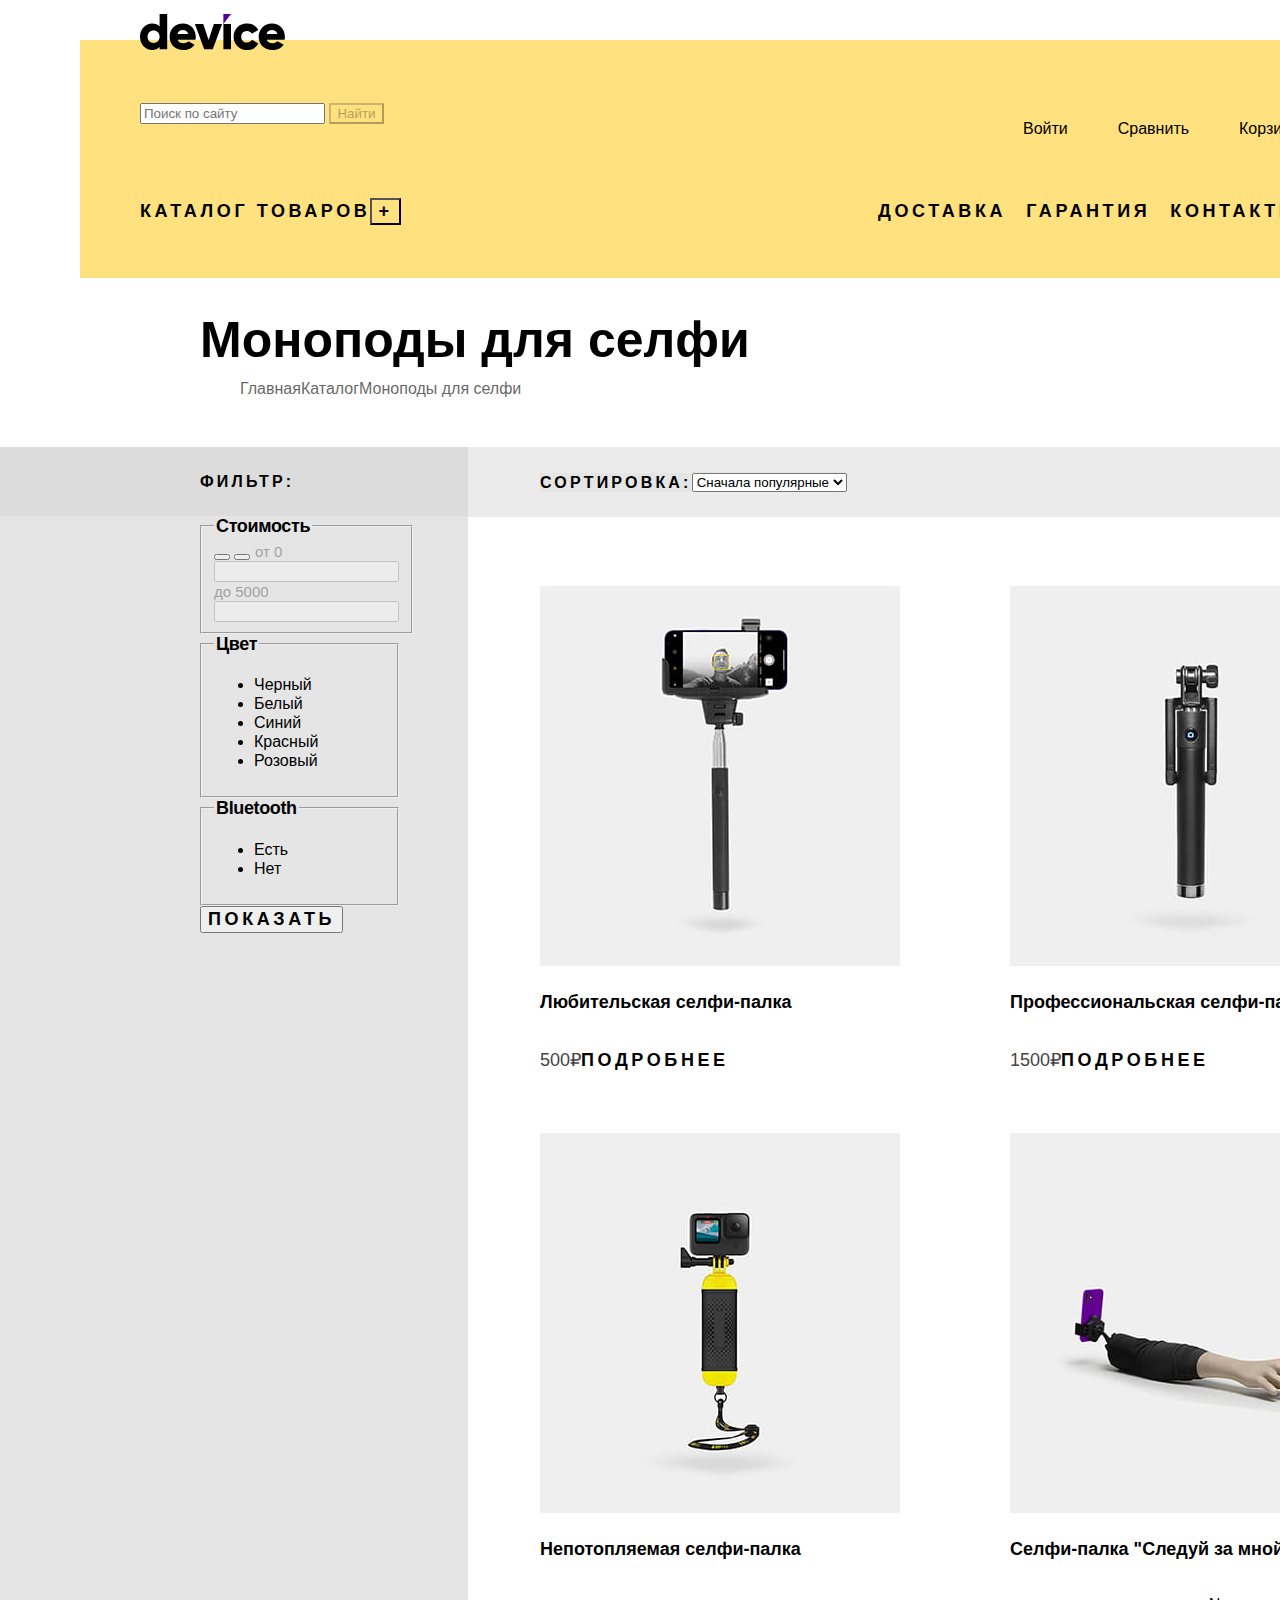
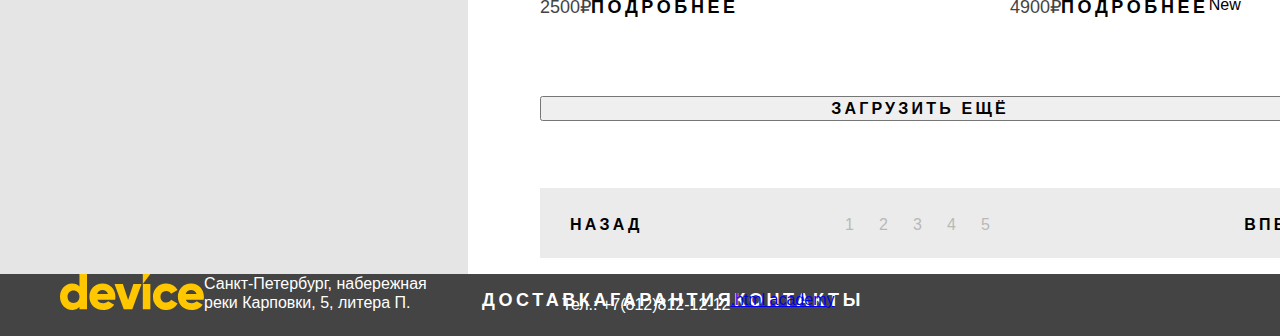
==== commit da45102f: "Исправление ошибок сетки компонентов на флексах" ====
--- a/catalog.html
+++ b/catalog.html
@@ -7,7 +7,7 @@
     </head>
     <body>
         <div class="page-catalog-container">
-            <header class="page-header">
+            <header class="page-header header-catalog">
                 <a class="header-logo"><img src="img/vector/logotip.svg" width="145" height="36" alt="Логотип магазина Девайс"></a>
                 <div class="page-heder-top" >
                     <form class="search-form" method="POST" action="https://echo.htmlacademy.ru/">
@@ -47,9 +47,10 @@
                     </ul>
                 </nav>
             </header>
-            <main class="main-container main-inner">
-                <div class="main page-container">
-                    <h1 class="page-main">Моноподы для селфи</h1>
+            <main class="main-container">
+                <section class="catalog-products">
+                    <div class="page-container-catalog">
+                        <h1 class="page-main">Моноподы для селфи</h1>
                     <ul class="breadcrumbs-list">
                         <li class="breadcrumbs-item">
                             <a class="breadcrumbs-link" href="index.html">Главная</a>
@@ -61,10 +62,7 @@
                             <a class="breadcrumbs-link">Моноподы для селфи</a>
                         </li>
                     </ul>
-                </div>
-                <section class="catalog-products">
-                    <div class="catalog-products page-container">
-                        <h2 class="visually-hidden">Список товаров с фильтрами</h2>
+                    <div class="catalog-products-wrap">
                         <div class="catalog-left-column">
                             <p class="filter">фильтр:</p>
                             <form class="catalog-filter" action="https://echo.htmlacademy.ru/" method="GET">
@@ -147,7 +145,7 @@
                         </div>
                         <div class="catalog-right-column">
                             <div class="catalog-right-column-sorting">
-                                <p class="sorting-type">Сортировка</p>
+                                <p class="sorting-type">Сортировка:</p>
                                 <form class="sorting-type">
                                     <label class="visually-hidden" for="sorting">Сортировка</label>
                                     <select class="select-control" id="sorting" name="sorting">
@@ -170,70 +168,81 @@
                                     <img class="product-card-image" src="img/product-1.jpg" width="360" height="380" alt="Любительская селфи-палка">
                                     <h3 class="product-card-title">Любительская селфи-палка</h3>
                                     </a>
-                                    <p class="product-card-price">500₽</p>
-                                    <p class="produkt-card-info">Подробнее</p>
+                                    <div class="product-card-price-info">
+                                        <p class="product-card-price">500₽</p>
+                                        <p class="produkt-card-info">Подробнее</p>
+                                    </div>
                                 </li>
                                 <li class="products-item">
                                     <a class="product-card-link" href="product.html">
                                     <img class="product-card-image" src="img/product-2.jpg" width="360" height="380" alt="Профессиональская селфи-палка">
                                     <h3 class="product-card-title">Профессиональская селфи-палка</h3>
                                     </a>
-                                    <p class="product-card-price">1500₽</p>
-                                    <p class="produkt-card-info">Подробнее</p>
+                                    <div class="product-card-price-info">
+                                        <p class="product-card-price">1500₽</p>
+                                        <p class="produkt-card-info">Подробнее</p>
+                                    </div>
                                 </li>
                                 <li class="products-item">
                                     <a class="product-card-link" href="product.html">
                                     <img class="product-card-image" src="img/product-3.jpg" width="360" height="380" alt="Непотопляемая селфи-палка">
                                     <h3 class="product-card-title">Непотопляемая селфи-палка</h3>
                                     </a>
-                                    <p class="product-card-price">2500₽</p>
-                                    <p class="produkt-card-info">Подробнее</p>
+                                    <div class="product-card-price-info">
+                                        <p class="product-card-price">2500₽</p>
+                                        <p class="produkt-card-info">Подробнее</p>
+                                    </div>
                                 </li>
                                 <li class="products-item">
                                     <a class="product-card-link" href="product.html">
                                     <img class="product-card-image" src="img/product-4.jpg" width="360" height="380" alt="Селфи-палка Следуй за мной">
                                     <h3 class="product-card-title">Селфи-палка "Следуй за мной"</h3>
                                     </a>
-                                    <p class="product-card-price">4900₽</p>
-                                    <p class="produkt-card-info">Подробнее</p>
-                                    <p class="product-card-new">New</p>
+                                    <div class="product-card-price-info">
+                                        <p class="product-card-price">4900₽</p>
+                                        <p class="produkt-card-info">Подробнее</p>
+                                        <p class="product-card-new">New</p>
+                                    </div>
                                 </li>
                             </ul>
                             <button class="button pagination-show-more" type="button">Загрузить ещё</button>
                             <ul class="pagination">
                                 <li class="pagination-item">
-                                    <a class="pagination-link pagination-prev pagination-disabled">Назад
-                                        <span class="visually-hidden">Предыдущая страница</span>
-                                    </a>
-                                </li>
+                                    <a class="pagination-prev pagination-disabled">Назад
+                                        <span class="visually-hidden" href="#">Предыдущая страница</span>
+                                    </a>
+                                </li>
+                                <div class="pagination-page">
+                                    <li class="pagination-item">
+                                        <a class="pagination-link pagination-current">1</a>
+                                    </li>
+                                    <li class="pagination-item">
+                                        <a class="pagination-link" href="#">2</a>
+                                    </li>
+                                    <li class="pagination-item">
+                                        <a class="pagination-link" href="#">3</a>
+                                    </li>
+                                    <li class="pagination-item">
+                                        <a class="pagination-link" href="#">4</a>
+                                    </li>
+                                    <li class="pagination-item">
+                                        <a class="pagination-link" href="#">5</a>
+                                    </li>
+                                </div>
                                 <li class="pagination-item">
-                                    <a class="pagination-link pagination-current">1</a>
-                                </li>
-                                <li class="pagination-item">
-                                    <a class="pagination-link" href="#">2</a>
-                                </li>
-                                <li class="pagination-item">
-                                    <a class="pagination-link" href="#">3</a>
-                                </li>
-                                <li class="pagination-item">
-                                    <a class="pagination-link" href="#">4</a>
-                                </li>
-                                <li class="pagination-item">
-                                    <a class="pagination-link" href="#">5</a>
-                                </li>
-                                <li class="pagination-item">
-                                    <a class="pagination-link pagination-next" href="#">Вперёд
+                                    <a class="pagination-next" href="#">Вперёд
                                         <span class="visually-hidden">Следующая страница</span>
                                     </a>
                                 </li>
                             </ul>
                         </div>
+                    </div>
                     </div>
                 </section>          
             </main>
         </div>
         <footer class="page-footer">
-            <div class="page-footer-container">
+            <div class="page-container page-footer-container">
                 <a><img class="footer-contacts-logo" src="img/vector/logotip-2.svg" width="144,9" height="36" alt="Логотип магазина Девайс"></a>
                 <address class="footer-contacts-address">Санкт-Петербург, набережная реки Карповки, 5, литера П.</address>
                 <div class="footer-navigation-list footer-social-list">
--- a/styles/styles.css
+++ b/styles/styles.css
@@ -59,7 +59,10 @@
     background-color: #FFE17F; 
     width: 1160px;
     margin: 40px auto 0;
-    padding: 49px 25px 167px 60px;  
+    padding: 49px 60px 167px;  
+}
+.header-catalog {
+    padding: 49px 60px 53px;
 }
 .header-logo {
     display: block;
@@ -76,23 +79,19 @@
 .page-heder-top {
     display: flex;
     justify-content: space-between;
-    width: 1075px;
-    margin: 0 auto;
     padding-top: 49px;  
 }
 .custom-menu-list {
     display: flex;
     flex-wrap: wrap;
     justify-content: space-between;
-    min-width: 420px;
     margin-left: auto;
     padding: 0;
     list-style-type: none;
 }
 .custom-menu-link {
     display: block;
-    min-width: 100px;
-    min-height: 20px;
+    margin-left: 50px;
     font-family:"rubik", sans-serif;
     font-weight: 400;
     text-align: center;
@@ -103,10 +102,9 @@
 .navigation-list {
     display: flex;
     justify-content: flex-end;
-    width: 1041px;
-    margin: 0 auto;
-    padding-top: 44px;
+    padding: 44px 0 0;
     list-style-type: none;
+    margin: 0;
 }
 .navigation-item {
     display: flex;
@@ -138,11 +136,17 @@
 .page-container {
     width: 1160px;
     margin: 0 auto;
+}
+.slider-list {
+    margin: 0;
+    padding: 0;
+    list-style: none;
 }
 .slider {
     margin-top: -167px;
     position: relative;
     z-index: 1;
+    margin-bottom: 263px;
 }
 .slider-item {
     display: none;
@@ -211,27 +215,26 @@
     letter-spacing: -0.02em;
 }
 .categories-list {
-    display: flex;
-    justify-content: space-between;
-    margin-top: 70px;
-    padding: 0;
-    width: 1160px;
+    display: grid;
+    grid-template-columns: repeat(6, 1fr);
+    grid-gap: 40px;
     list-style: none;
-    min-height: 200px;
+    margin-bottom: 139px;
 }
 .advantages {
     display: flex;
-    margin-top: 149px;
+    background-color: #F0F0F0;
+    margin-bottom: 90px;
 }
 .advantages-list {
     display: flex;
     flex-direction: column;
     justify-content: space-around;
     list-style: none;
+    margin-right: 120px;
 }
 .advantages-content {
     display: none;
-    margin-left: 116px;
 }
 .advantages-content.active {
     display: block;
@@ -271,17 +274,20 @@
     text-transform: uppercase;
     background-color: #F0F0F0;
     width: 1160px;
-    margin-top: 159px;
 }
 .info-block {
-    display: flex;
-    margin-top: 146px;
+    display: grid;
+    grid-template-columns: repeat(2, 1fr);
+    grid-gap: 40px;
+    padding-top: 146px;
+    margin-bottom: 87px;
 }
 .about-title {
     font-family: "raleway", sans-serif;
     font-weight: 800;
     font-size: 50px;
     line-height: 50px;
+    margin-bottom: 26px;
 }
 .about-text {
     font-family: "rubik", sans-serif;
@@ -289,34 +295,45 @@
     font-size: 18px;
     line-height: 30px;
     color: #444444;
-    margin-top: 26px;
     height: 101px;
+    margin: 0;
+}
+.companies {
+    margin-top: 23px;
+    margin-bottom: 22px;
+    padding: 0;
 }
 .companies-name {
     font-family: "rubik", sans-serif;
     font-weight: 700;
     font-size: 18px;
     line-height: 20px;
-    margin-top: 23px;
+    list-style-type: none;
+    padding-bottom: 30px;
+}
+.companies-name::before {
+    color: #FFC700;
+    content: "●";
+    padding-right: 8px;
 }
 .about-more {
     font-family: "raleway", sans-serif;
     font-weight: 800;
     font-size: 18px;
     line-height: 21px;
-    text-align: center;
+    text-align: left;
     letter-spacing: 0.2em;
     text-transform: uppercase;
     text-decoration: none;
     color: #000000;
     display: block;
-    margin-top: 52px;
 }
 .contacts-title {
     font-family: "raleway", sans-serif;
     font-weight: 800;
     font-size: 50px;
     line-height: 50px;
+    margin-bottom: 26px;
 }
 .contacts-text {
     font-family: "rubik", sans-serif;
@@ -324,7 +341,7 @@
     font-size: 18px;
     line-height: 30px;
     color: #444444;
-    margin-top: 26px;
+    margin-bottom: 30px;
 }
 .contacts-address-title {
     font-family: "rubik", sans-serif;
@@ -332,7 +349,7 @@
     font-size: 24px;
     line-height: 30px;
     color: #444444;
-    margin-top: 30px;
+    margin-bottom: 15px;
 }
 .contacts-address {
     font-family: "rubik", sans-serif;
@@ -341,7 +358,6 @@
     font-size: 18px;
     line-height: 30px;
     color: #444444;
-    margin-top: 15px;
 }
 .contacts-phone {
     font-family: "rubik", sans-serif;
@@ -350,6 +366,7 @@
     line-height: 30px;
     text-decoration-line: underline;
     color: #444444;
+    margin-bottom: 30px;
 }
 .contacts-subtitle {
     font-family: "rubik", sans-serif;
@@ -357,7 +374,11 @@
     font-size: 24px;
     line-height: 30px;
     color: #444444;
-    margin-top: 30px;
+    margin-bottom: 15px;
+}
+.contacts-schedule {
+    margin-bottom: 67px;
+    padding: 0;
 }
 .contacts-scheduke-item {
     font-family: "rubik", sans-serif;
@@ -365,28 +386,27 @@
     font-size: 18px;
     line-height: 30px;
     color: #444444;
-    margin-top: 15px;
+    list-style: none; 
 }
 .contacts-link {
     font-family: "raleway", sans-serif;
     font-weight: 800;
     font-size: 18px;
     line-height: 21px;
-    text-align: center;
+    text-align: left;
     letter-spacing: 0.2em;
     text-transform: uppercase;
     text-decoration: none;
     color: #000000;
     display: block;
-    margin-top: 67px;
 }
 .newsletter {
     background-color: #F0F0F0;
 }
 .newsletter-container {
-    display: flex;
-    flex-wrap: wrap;
-    margin-top: 87px;
+    display: grid;
+    grid-template-columns: repeat(2, 1fr);
+    grid-gap: 40px;
 }
 .newsletter-title {
     font-family: "raleway", sans-serif;
@@ -395,15 +415,23 @@
     line-height: 50px;
     width: 560px;
     padding-top: 75px;
-}
-.newsletter-email {
+    margin: 0;
+}
+.newsletter-text {
     font-family: "rubik", sans-serif;
     font-weight: 400;
     font-size: 18px;
     line-height: 30px;
     color: #444444;
     width: 560px;
-    margin-top: 53px;
+    margin-top: 86px;
+}
+.newsletter-form {
+    display: flex;
+}
+.newsletter-form-wrap {
+    display: grid;
+    grid-column: 1/-1;
 }
 .field {
     font-family: "rubik", sans-serif;
@@ -477,7 +505,11 @@
 
 }
 .page-catalog-container {
-    max-width: 1440px;
+    min-width: 1440px;
+    margin: 0 auto;
+}
+.page-container-catalog {
+    min-width: 1440px;
     margin: 0 auto;
 }
 .page-main {
@@ -486,14 +518,12 @@
     font-size: 50px;
     line-height: 50px;
     color: #000000;
-    margin-top: 37px;
-    margin-left: 200px;
+    margin: 0 200px 14px;
 }
 .breadcrumbs-list {
     display: flex;
     list-style: none;
-    margin-top: 14px;
-    margin-left: 200px;
+    margin: 0 200px 49px;
 }
 .breadcrumbs-link {
     font-family: "rubik", sans-serif;
@@ -505,11 +535,15 @@
     color: #000000;
 }
 .catalog-products {
-    display: flex;
+    padding-top: 37px;
+    margin: 0;
+}
+.catalog-products-wrap {
+    display: grid;
+    grid-template-columns: 468px 1fr;
 }
 .catalog-left-column {
-    width: 200px;
-    margin-right: 68px;
+    background-color: #E5E5E5;
 }
 .catalog-right-column {
     list-style: none;
@@ -517,6 +551,8 @@
 .catalog-right-column-sorting {
     display: flex;
     align-items: center;
+    padding: 25px 0 25px 72px;
+    background-color: #EBEBEB;
 }
 .filter {
     font-family: "raleway", sans-serif;
@@ -526,10 +562,15 @@
     letter-spacing: 0.2em;
     text-transform: uppercase;
     background-color: #DCDCDC;
-    margin-top: 49px;
+    padding: 25px 0 25px 200px;
+    
+    margin: 0;
 }
 .catalog-filter-group {
     background-color: #E5E5E5;
+    margin-left: 200px;
+    margin-right: 69px;
+    max-width: 200px;
 }
 .catalog-filter-title {
     font-family: "rubik", sans-serif;
@@ -558,6 +599,7 @@
     text-align: center;
     letter-spacing: 0.2em;
     text-transform: uppercase;
+    margin-left: 200px;
 }
 .sorting-type {
     font-family: "raleway", sans-serif;
@@ -566,6 +608,8 @@
     line-height: 19px;
     letter-spacing: 0.2em;
     text-transform: uppercase;
+    background-color: #E5E5E5;
+    margin: 0;
 }
 option {
     font-family: "rubik", sans-serif;
@@ -574,13 +618,14 @@
     line-height: 19px;
 }
 .products-list {
-    display: flex;
-    flex-wrap: wrap;
-    width: 972px;
+    display: grid;
+    grid-template-columns: repeat(2, 1fr);
+    grid-column-gap: 40px;
+    grid-row-gap: 44px;
     list-style-type: none;
-}
-.products-item {
-    margin-right: 40px;
+    margin-top: 69px;
+    margin-left: 72px;
+    padding: 0;
 }
 .product-card-title, .product-card-link {
     font-family: "rubik", sans-serif;
@@ -607,41 +652,56 @@
     letter-spacing: 0.2em;
     text-transform: uppercase;
 }
-.button, .pagination-show-more {
+.product-card-price-info {
+    display: flex;
+}
+.pagination-show-more {
+    font-family: "raleway", sans-serif;
+    font-weight: 800;
+    font-size: 16px;
+    line-height: 19px;
+    text-align: center;
+    letter-spacing: 0.2em;
+    text-transform: uppercase;
+    margin: 44px 0 51px 72px;
+    min-width: 760px;
+}
+.pagination-link {
+    font-family: "rubik", sans-serif;
+    font-weight: 400;
+    font-size: 16px;
+    line-height: 19px;
+    text-align: center;
+    color: #444444;
+    opacity: 0.3;
+    text-transform: none;
+    text-decoration: none;
+}
+.pagination-prev, .pagination-next {
     font-family: "raleway", sans-serif;
     font-weight: 800;
     font-size: 16px;
     line-height: 19px;
     display: flex;
     align-items: center;
-    text-align: center;
-    letter-spacing: 0.2em;
-    text-transform: uppercase;
-}
-.pagination-prev, .pagination-next {
-    font-family: "raleway", sans-serif;
-    font-weight: 800;
-    font-size: 16px;
-    line-height: 19px;
-    display: flex;
-    align-items: center;
-    letter-spacing: 0.2em;
-    text-transform: uppercase;
-    text-decoration: none;
-    color: #000000;
-}
-.pagination-link {
-    font-family: "rubik", sans-serif;
-    font-weight: 400;
-    font-size: 16px;
-    line-height: 19px;
-    text-align: center;
-    color: #444444;
-    opacity: 0.3;
+    letter-spacing: 0.2em;
+    text-transform: uppercase;
+    text-decoration: none;
+    color: #000000;
 }
 .pagination {
+    width: 760px;
     display: flex;
     justify-content: space-between;
     text-decoration: none;
     list-style-type: none;
-}
+    background-color: #EBEBEB;
+    margin-left: 72px;
+    padding: 27px 30px 24px;
+}
+.pagination-page {
+    display: flex;
+    justify-content: space-between;
+    width: 145px;
+    margin: 0 209px 0 157px;
+}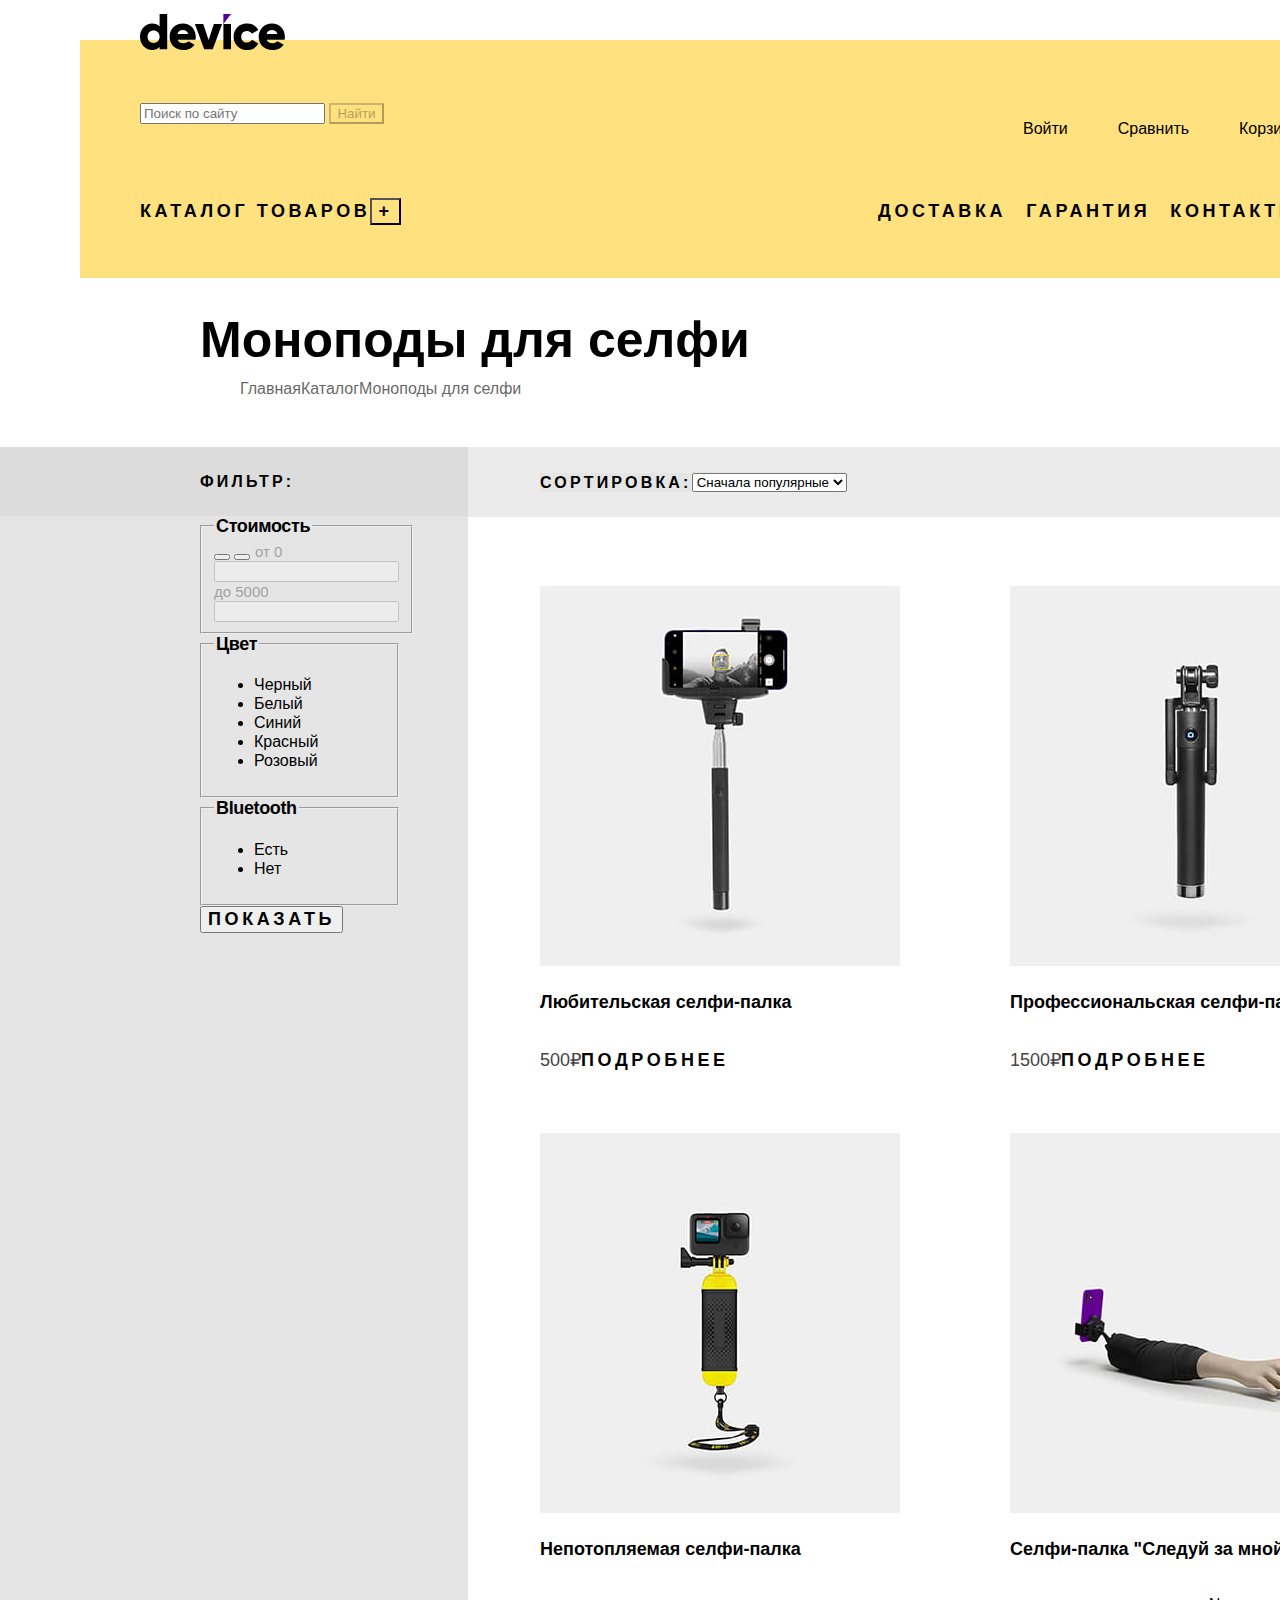
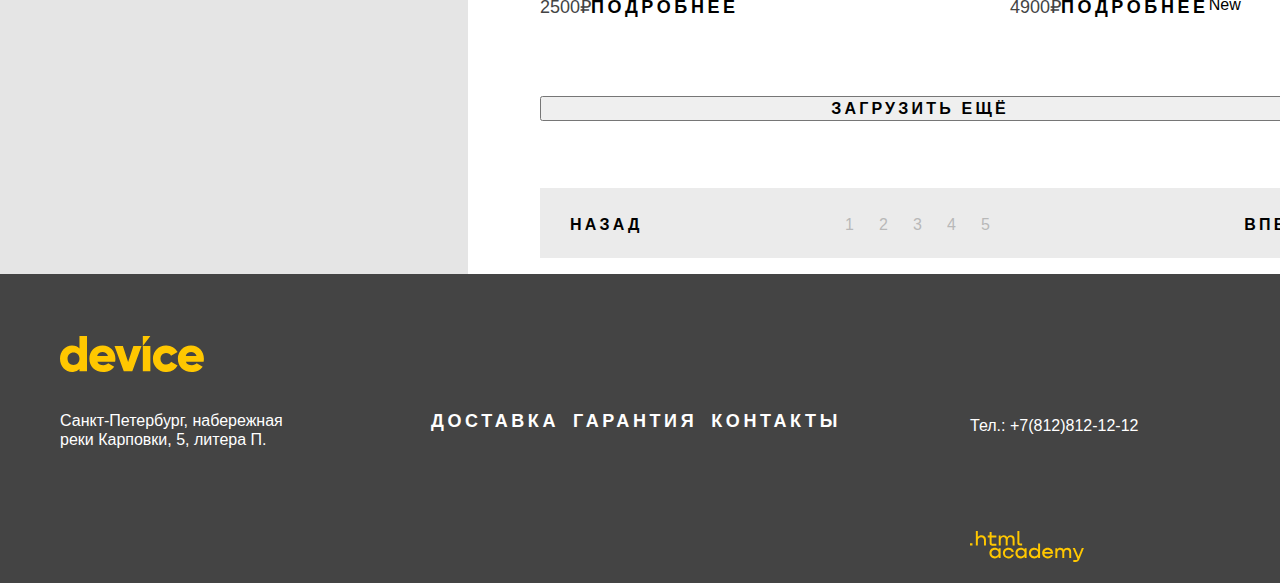
==== commit 874e6d53: "гриды 2" ====
--- a/catalog.html
+++ b/catalog.html
@@ -245,38 +245,36 @@
             <div class="page-container page-footer-container">
                 <a><img class="footer-contacts-logo" src="img/vector/logotip-2.svg" width="144,9" height="36" alt="Логотип магазина Девайс"></a>
                 <address class="footer-contacts-address">Санкт-Петербург, набережная реки Карповки, 5, литера П.</address>
-                <div class="footer-navigation-list footer-social-list">
-                    <ul class="footer-navigation-list">
-                        <li class="footer-navigation-items">
-                            <a class="footer-navigation-link" href="#">Доставка</a>
-                        </li>
-                        <li class="footer-navigation-items">
-                            <a class="footer-navigation-link" href="#">Гарантия</a>
-                        </li>
-                        <li class="footer-navigation-items">
-                            <a class="footer-navigation-link" href="#">Контакты</a>
-                        </li>    
-                    </ul>
-                    <ul class="footer-social-list">
-                        <li class="footer-social-item">
-                            <a class="button" href="https://www.facebook.com/htmlacademy">
-                            <span class="visually-hidden">Фейсбук</span>
-                            </a>
-                        </li>
-                        <li class="footer-social-item">
-                            <a class="button" href="https://www.instagram.com/htmlacademy">
-                                <span class="visually-hidden">Инстаграм</span>
-                            </a>
-                        </li>
-                        <li class="footer-social-item">
-                            <a class="button" href="https://twitter.com/htmlacademy_ru">
-                                <span class="visually-hidden">Твитер</span>
-                            </a>
-                        </li>
-                    </ul>
-                </div>
-                    <p><a class="footer-contacts-phone" href="tel:78128121212">Тел.: +7(812)812-12-12</a></p>
-                    <p><a class="htmlacademy-link" href="https://htmlacademy.ru/">.html academy</a></p>
+                <ul class="footer-navigation-list">
+                    <li class="footer-navigation-items">
+                        <a class="footer-navigation-link" href="#">Доставка</a>
+                    </li>
+                    <li class="footer-navigation-items">
+                        <a class="footer-navigation-link" href="#">Гарантия</a>
+                    </li>
+                    <li class="footer-navigation-items">
+                        <a class="footer-navigation-link" href="#">Контакты</a>
+                    </li>    
+                </ul>
+                <ul class="footer-social-list">
+                    <li class="footer-social-item">
+                        <a class="button" href="https://www.facebook.com/htmlacademy">
+                        <span class="visually-hidden">Фейсбук</span>
+                        </a>
+                    </li>
+                    <li class="footer-social-item">
+                        <a class="button" href="https://www.instagram.com/htmlacademy">
+                            <span class="visually-hidden">Инстаграм</span>
+                        </a>
+                    </li>
+                    <li class="footer-social-item">
+                        <a class="button" href="https://twitter.com/htmlacademy_ru">
+                            <span class="visually-hidden">Твитер</span>
+                        </a>
+                    </li>
+                </ul>
+                <p class="footer-contacts-phone"><a class="footer-contacts-phone" href="tel:78128121212">Тел.: +7(812)812-12-12</a></p>
+                <p class="htmlacademy-link"><a href="https://htmlacademy.ru/"><img class="htmlacademy-logo" src="img/vector/htmlacademy.svg" width="114,9" height="32,9" alt="Логотип html academy"></a></p>
             </div>
         </footer>
     </body>
--- a/styles/styles.css
+++ b/styles/styles.css
@@ -456,8 +456,11 @@
     background-color: #444444;
 }
 .page-footer-container {
-    display: flex;
-    flex-wrap: wrap;
+    display: grid;
+    grid-template-columns: 250px 1fr 250px;
+}
+.footer-contacts-logo {
+    margin: 62px 0 35px;
 }
 .footer-contacts-address {
     font-family: "rubik", sans-serif;
@@ -466,19 +469,21 @@
     font-size: 16px;
     line-height: 19px;
     color: #ffffff;
-    width: 238px;
+    grid-row: 2/3; grid-column: 1/2;
+    padding-bottom: 66px;
 }
 .footer-navigation-list {
     display: flex;
+    list-style-type: none;
+    grid-row: 2/3; grid-column: 2/3;
+    margin: 0;
+    padding-left: 114px;
+}
+.footer-social-list {
+    display: flex;
     justify-content: space-between;
-    width: 444px;
     list-style-type: none;
-}
-.footer-social-list {
-    display: flex;
-    justify-content: space-between;
-    width: 120px;
-    list-style-type: none;
+    grid-row: 3/4; grid-column: 2/3;
 }
 .footer-navigation-link {
     font-family: "raleway", sans-serif;
@@ -490,19 +495,21 @@
     text-transform: uppercase;
     color: #ffffff;
     text-decoration: none;
+    padding: 0 7px 0;
 }
 .footer-contacts-phone {
     font-family: "rubik", sans-serif;
     font-weight: 400;
     font-size: 16px;
     line-height: 30px;
-    text-align: right;
+    text-align: left;
     color: #ffffff;
-    width: 293px;
-    text-decoration: none;
+    text-decoration: none;
+    grid-row: 2/3; grid-column: 3/4;
+    margin: 0;
 }
 .htmlacademy-link {
-
+    grid-row: 3/4; grid-column: 3/4;
 }
 .page-catalog-container {
     min-width: 1440px;
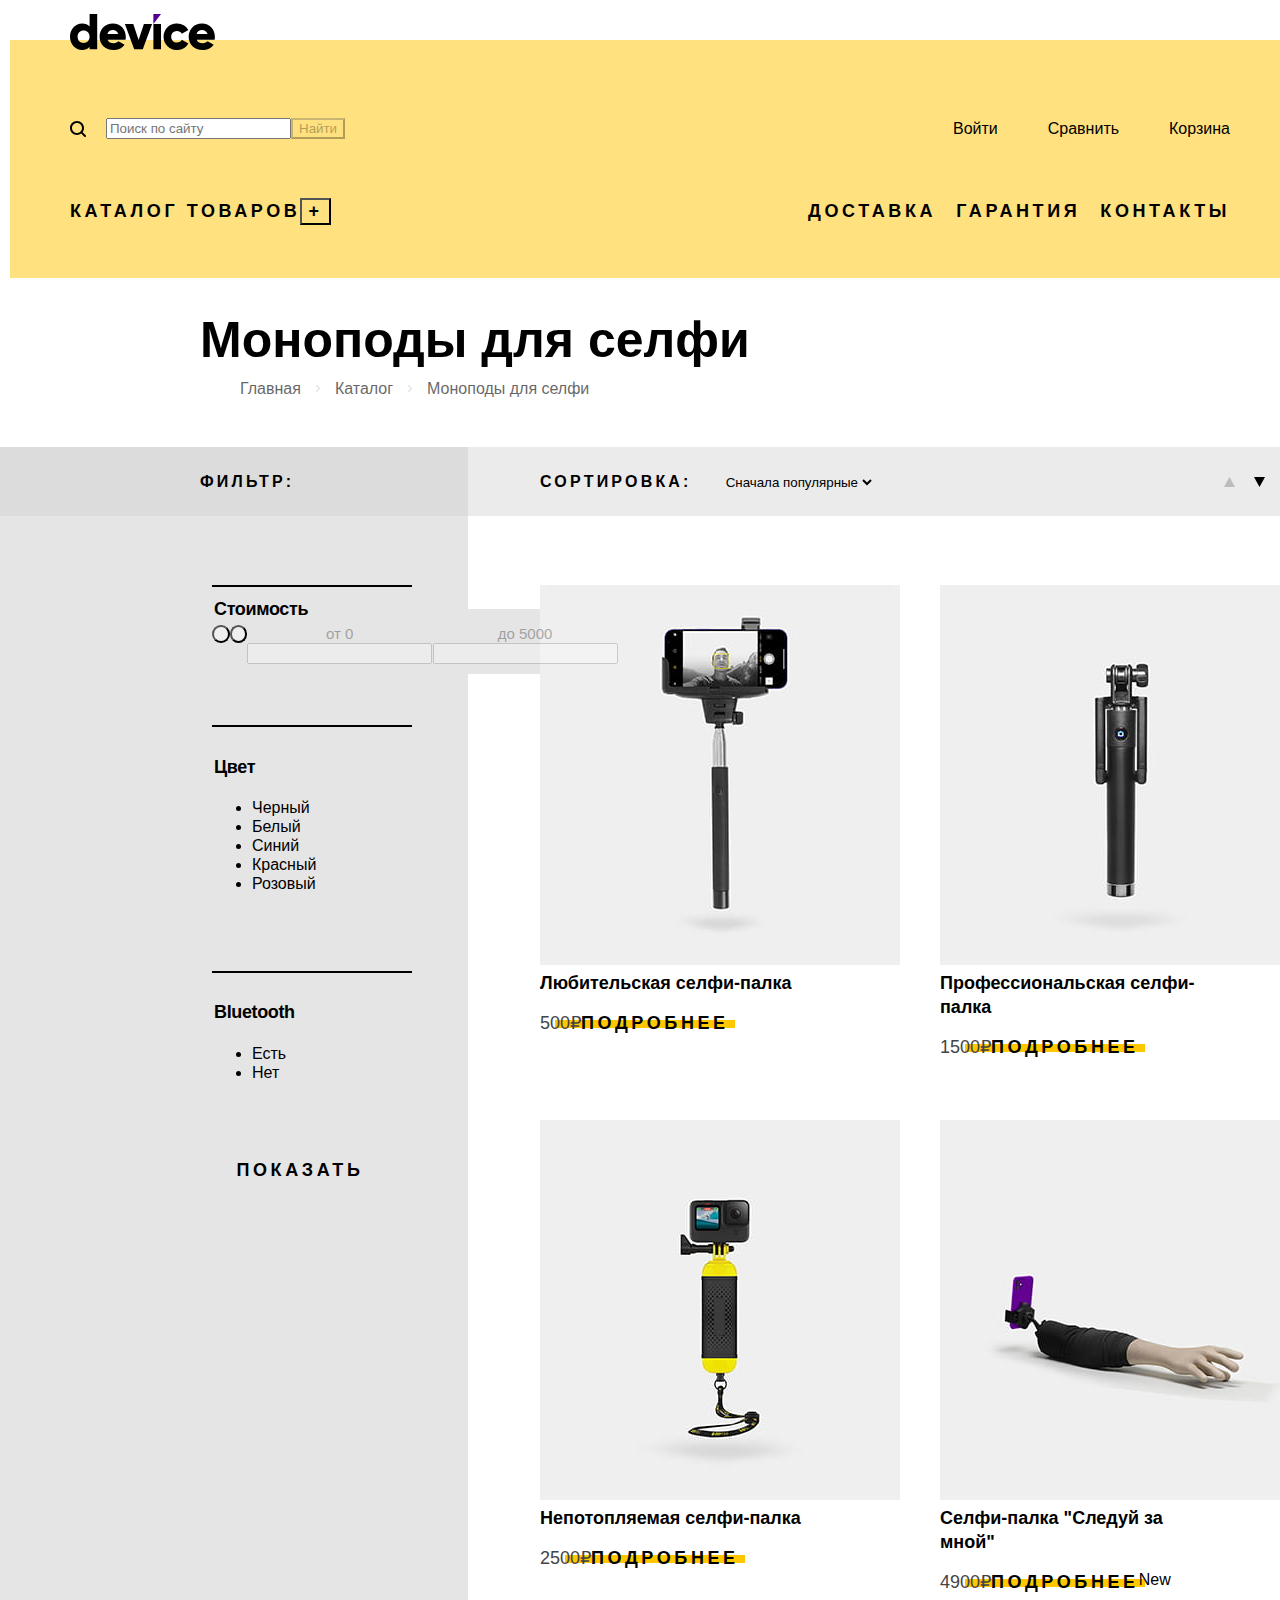
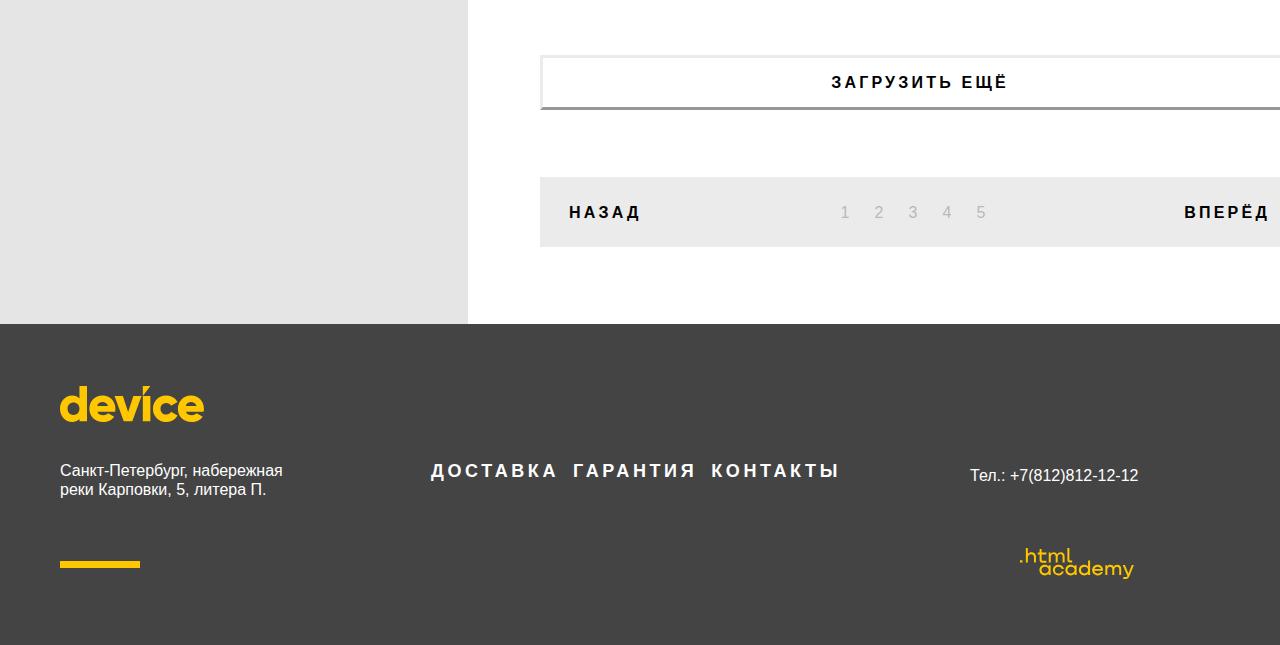
==== commit 14fc1946: "Доработки" ====
--- a/catalog.html
+++ b/catalog.html
@@ -56,17 +56,17 @@
                             <a class="breadcrumbs-link" href="index.html">Главная</a>
                         </li>
                         <li class="breadcrumbs-item">
-                            <a class="breadcrumbs-link" href="catalog.html">Каталог</a>
+                            <a class="breadcrumbs-link crumbs-btn" href="catalog.html">Каталог</a>
                         </li>
                         <li class="breadcrumbs-item">
-                            <a class="breadcrumbs-link">Моноподы для селфи</a>
+                            <a class="breadcrumbs-link crumbs-btn">Моноподы для селфи</a>
                         </li>
                     </ul>
                     <div class="catalog-products-wrap">
                         <div class="catalog-left-column">
                             <p class="filter">фильтр:</p>
                             <form class="catalog-filter" action="https://echo.htmlacademy.ru/" method="GET">
-                                <fieldset class="catalog-filter-group">
+                                <fieldset class="catalog-filter-group filter-cost-btn">
                                     <legend class="catalog-filter-title">Стоимость</legend>
                                     <button class="range-toggle toggle-min" type="button">
                                         <span class="visually-hidden">Изменить минимальную цену</span>
@@ -81,7 +81,7 @@
                                         до 5000<input class="catalog-filter-input" type="number" name="max-price">
                                     </label>   
                                 </fieldset>
-                                <fieldset class="catalog-filter-group">
+                                <fieldset class="catalog-filter-group filter-color-btn">
                                     <legend class="catalog-filter-title">Цвет</legend>
                                     <ul class="catalog-filter-list">
                                         <li class="catalog-filter-item">
@@ -121,7 +121,7 @@
                                         </li>
                                     </ul>
                                 </fieldset>
-                                <fieldset class="catalog-filter-group">
+                                <fieldset class="catalog-filter-group filter-bluetooth-btn">
                                     <legend class="catalog-filter-title">Bluetooth</legend>
                                         <ul class="catalog-filter-list">
                                             <li class="catalog-filter-item">
@@ -155,12 +155,20 @@
                                     </select>
                                     <button class="visually-hidden" type="submit">отсортировать товары</button>
                                 </form>
-                                <a href="#" class="button button-light">
-                                    <span class="visually-hidden">По возрастанию </span>
-                                </a>
-                                <a href="#" class="button">
-                                    <span class="visually-hidden">По убыванию</span>
-                                </a>
+                                <div class="sorting-button">
+                                    <a href="#" class="button-ascending">
+                                        <span class="visually-hidden">По возрастанию </span><svg width="11" height="10" viewBox="0 0 11 10" fill="none" xmlns="http://www.w3.org/2000/svg">
+                                            <g opacity="0.2">
+                                            <path d="M5.5 0L11 10H0" fill="black"/>
+                                            </g>
+                                            </svg>
+                                    </a>
+                                    <a href="#" class="button-descending"><svg width="11" height="10" viewBox="0 0 11 10" fill="none" xmlns="http://www.w3.org/2000/svg">
+                                        <path d="M5.5 10L0 0H11" fill="black"/>
+                                        </svg>
+                                        <span class="visually-hidden">По убыванию</span>
+                                    </a>
+                                </div>
                             </div>
                             <ul class="products-list">
                                 <li class="products-item">
--- a/styles/styles.css
+++ b/styles/styles.css
@@ -71,10 +71,46 @@
 .search {
     font-family: "rubik", sans-serif;
     font-weight: 400;
-    text-align: center;
+    text-align: left;
     color: #000000;
     background-color: #FFE17F;
     opacity: 0.3;
+}
+.search-form {
+    position: relative;
+    display: flex;
+    align-items: center;
+}
+.search-form::before{
+    content: "";
+    background-image: url("data:image/svg+xml,%3Csvg width='16' height='16' viewBox='0 0 16 16' fill='none' xmlns='http://www.w3.org/2000/svg'><path d='M15.7 14.3L12.6 11.2C13.5 10 14 8.6 14 7C14 3.1 10.9 0 7 0C3.1 0 0 3.1 0 7C0 10.9 3.1 14 7 14C8.6 14 10 13.5 11.2 12.6L14.3 15.7C14.5 15.9 14.7 16 15 16C15.6 16 16 15.6 16 15C16 14.8 15.9 14.5 15.7 14.3ZM2 7C2 4.2 4.2 2 7 2C9.8 2 12 4.2 12 7C12 9.8 9.8 12 7 12C4.2 12 2 9.8 2 7Z' fill='black'/%3E%3C/svg%3E%0A");
+    width: 16px;
+    height: 16px;
+    margin-right: 20px;
+    display: block;
+}
+input.search {
+    min-width: 480px;
+    background-color: #FFE17F;
+    width: 516px;
+    height: 40px;
+    border-bottom-left-radius: 20px;
+    border-top-left-radius: 20px;
+    border-top-right-radius: 20px;
+    border-bottom-right-radius: 20px;
+}
+input:focus+.search-button {
+    opacity: 0;
+}
+.search-button {
+    opacity: 0;
+    position: absolute;
+    right: 0;
+    width: 160px;
+    height: 40px;
+    background-color: #FFE17F;
+    border-top-right-radius: 20px;
+    border-bottom-right-radius: 20px;
 }
 .page-heder-top {
     display: flex;
@@ -99,6 +135,51 @@
     background-color: #FFE17F;
     text-decoration: none;
 }
+.login-btn {
+    display: flex;
+    align-items: center;
+    min-width: 220px;
+}
+.login-btn:before {
+    content: "";
+    width: 13px;
+    height: 12px;
+    background-image: url("data:image/svg+xml,%3Csvg width='13' height='12' viewBox='0 0 13 12' fill='none' xmlns='http://www.w3.org/2000/svg'><path d='M0 12H13C12.8 9.4 10.9 7.2 8.3 6.5C9.3 5.9 10 4.8 10 3.5C10 1.6 8.4 0 6.5 0C4.6 0 3 1.6 3 3.5C3 4.8 3.7 5.9 4.7 6.5C2.1 7.2 0.2 9.4 0 12Z' fill='black'/%3E%3C/svg%3E%0A");
+    background-repeat: no-repeat;
+    background-position: center;
+    margin-right: 12px;
+    display: block;
+}
+.compare-btn {
+    display: flex;
+    align-items: center;
+    min-width: 100px;
+}
+.compare-btn:before {
+    content: "";
+    width: 10px;
+    height: 12px;
+    background-image: url("data:image/svg+xml,%3Csvg width='10' height='12' viewBox='0 0 10 12' fill='none' xmlns='http://www.w3.org/2000/svg'><path d='M6 0H4V12H6V0Z' fill='black'/%3E%3Cpath d='M2 4H0V12H2V4Z' fill='black'/%3E%3Cpath d='M10 3H8V12H10V3Z' fill='black'/%3E%3C/svg%3E%0A");
+    background-repeat: no-repeat;
+    background-position: center;
+    display: block;
+    margin-right: 10px;
+}
+.cart-btn {
+    display: flex;
+    align-items: center;
+    min-width: 100px;
+}
+.cart-btn:before {
+    content: "";
+    width: 16px;
+    height: 14px;
+    background-image: url("data:image/svg+xml,%3Csvg width='16' height='14' viewBox='0 0 16 14' fill='none' xmlns='http://www.w3.org/2000/svg'><path d='M15.3 5L11.8 5.2L8.6 0.3C8.5 0.1 8.2 0 8 0C7.8 0 7.5 0.1 7.4 0.3L4.2 5.2H0.7C0.3 5.2 0 5.5 0 5.9C0 6 0 6 0 6.1L1.9 12.9C2.1 13.6 2.6 14 3.3 14H12.7C13.4 14 13.9 13.6 14.1 12.9L16 6C16 5.9 16 5.9 16 5.8C16 5.4 15.7 5 15.3 5ZM8 1.9L10.2 5.1H5.9L8 1.9Z' fill='black'/%3E%3C/svg%3E%0A");
+    background-position: center;
+    background-repeat: no-repeat;
+    display: block;
+    margin-right: 10px;
+}
 .navigation-list {
     display: flex;
     justify-content: flex-end;
@@ -129,6 +210,20 @@
     text-decoration: none;
     text-transform: uppercase;
     letter-spacing: 0.2em;
+}
+.navigation-link-button {
+    width: 50px; 
+    height: 50px;
+    background-image: url("data:image/svg+xml,%3Csvg width='16' height='16' viewBox='0 0 16 16' fill='none' xmlns='http://www.w3.org/2000/svg'><path d='M16 7H9V0H7V7H0V9H7V16H9V9H16V7Z' fill='black'/%3E%3C/svg%3E%0A");;
+    background-repeat: no-repeat;
+    background-position: center;
+    background-color: #FFE17F;
+    border-radius: 50%;
+    margin-left: 7px;
+    opacity: 20%;
+}
+.contacts-btn {
+    margin-left: 62px;
 }
 .main-container {
     flex-grow: 1;
@@ -146,7 +241,7 @@
     margin-top: -167px;
     position: relative;
     z-index: 1;
-    margin-bottom: 263px;
+    margin-bottom: 109px;
 }
 .slider-item {
     display: none;
@@ -165,12 +260,14 @@
     font-size: 50px;
     line-height: 50px;
     font-weight: 800;
+    margin-bottom: 19px;
 }
 .slider-description {
     font-family: "rubik", sans-serif;
     font-size: 18px;
     line-height: 30px;
     font-weight: 400;
+    margin-bottom: 30px;
 }
 .slider-info {
     font-family: "raleway", sans-serif;
@@ -182,19 +279,36 @@
     text-transform: uppercase;
     text-decoration: none;
     color: #000000;
+    position: relative;
+    min-width: 220px;
+    margin-left: 25px;
+}
+.slider-info::before {
+    content: "";
+    width: 220px;
+    height: 8px;
+    background-color: #FFC700;
+    position: absolute;
+    z-index: -1;
+    top: 10px;
+    left: -25px;
 }
 .slider-text-wrap {
     width: 560px;
     margin-left: 40px;
 }
 .slider-characteristics {
+    font-family: "rubik", sans-serif;
     font-size: 36px;
     line-height: 30px;
+    font-weight: 400;
 }
 .slider-characteristics-wrap {
     display: flex;
+    margin-top: 70px;
 }
 .slider-characteristics span {
+    font-family: "rubik", sans-serif;
     font-size: 16px;
     line-height: 30px;
     color: #444444;
@@ -204,6 +318,67 @@
 .slider-navigetion {
     display: flex;
     list-style: none;
+}
+.image-prev {
+    content: "";
+    width: 20px;
+    height: 60px;
+    background-image: url("data:image/svg+xml,%3Csvg width='20' height='60' viewBox='0 0 20 60' fill='none' xmlns='http://www.w3.org/2000/svg'><path d='M20 60H16.5L0 30L16.5 0H20L3.8 30L20 60Z' fill='black'/%3E%3C/svg%3E%0A");
+    background-color: transparent;
+    background-position: center;
+    background-repeat: no-repeat;
+    display: block;
+    border: none;
+    position: absolute;
+    cursor: pointer;
+    top: 240px;
+    left: 19px;
+}
+.image-next {
+    content: "";
+    width: 20px;
+    height: 60px;
+    background-image: url("data:image/svg+xml,%3Csvg width='20' height='60' viewBox='0 0 20 60' fill='none' xmlns='http://www.w3.org/2000/svg'><path d='M0 60H3.5L20 30L3.5 0H0L16.2 30L0 60Z' fill='black'/%3E%3C/svg%3E%0A");
+    background-color: transparent;
+    background-position: center;
+    background-repeat: no-repeat;
+    display: block;
+    border: none;
+    position: absolute;
+    cursor: pointer;
+    top: 240px;
+    right: 610px;
+}
+.image-prev, .image-next:hover {
+    opacity: 50%;
+}
+.image-prev, .image-next:focus {
+    outline: 2px solid #AF4FFF;
+    
+}
+.slider-navigetion {
+    position: absolute;
+    top: 300px;
+    right: 200px;
+    z-index: 3;
+}
+.slider-image-button {
+    width: 12px;
+    height: 12px;
+    background-color: transparent;
+    border-radius: 50%;
+    padding: 0;
+    margin-left: 22px;
+    cursor: pointer;
+}
+.slider-image-button:hover {
+    opacity: 50%;
+}
+.slider-image-button:focus {
+    border-color: #AF4FFF;
+}
+.slider-image-button-current {
+    background-color: #000;
 }
 .categories-link {
     font-family: "raleway", sans-serif;
@@ -218,18 +393,97 @@
     display: grid;
     grid-template-columns: repeat(6, 1fr);
     grid-gap: 40px;
-    list-style: none;
+    list-style-type: none;
+    padding: 0;
     margin-bottom: 139px;
 }
+.virtual:before {
+    content: "";
+    width: 160px;
+    height: 160px;
+    background-image: url("data:image/svg+xml,%3Csvg width='97' height='55' viewBox='0 0 97 55' fill='none' xmlns='http://www.w3.org/2000/svg'><path d='M84.1314 32.639V20.003C84.1314 18.694 85.1764 17.633 86.4664 17.633L94.7924 19.214V11.02C94.7924 8.66497 93.0844 7.58897 90.5904 6.75497L67.4034 0.174968C69.0194 1.56597 69.2924 2.21497 69.2924 4.57097V49.78C69.2924 52.136 68.8424 53.846 67.3254 54.99L90.5904 47.925C92.9914 47.092 94.7924 43.709 94.7924 41.353V33.44L86.4664 35.007C85.1764 35.009 84.1314 33.947 84.1314 32.639Z' fill='%23363636'/%3E%3Cpath d='M95.1294 20.979L87.5314 19.535C86.5234 19.535 85.7074 20.364 85.7074 21.386V31.254C85.7074 32.277 86.5234 33.106 87.5314 33.106L95.1294 31.675C96.2834 31.256 96.9534 30.846 96.9534 29.823V22.83C96.9534 21.808 96.1874 21.323 95.1294 20.979Z' fill='%23363636'/%3E%3Cpath d='M67.1704 4.48297C67.1704 -0.597033 62.9384 0.0239677 62.9384 0.0239677C62.9384 0.0239677 5.83241 4.73797 2.83841 5.14497C-0.155585 5.55197 0.00141458 9.53197 0.00141458 9.53197C0.00141458 9.53197 0.000414578 42.069 0.000414578 45.812C0.000414578 49.555 2.59941 49.565 2.59941 49.565L19.0764 50.968L27.2124 39.3C27.2124 39.3 28.3214 37.472 29.7174 37.472C31.1144 37.472 32.1494 39.333 32.1494 39.333L41.2104 52.854C41.2104 52.854 60.1054 54.763 63.7314 54.763C67.3574 54.762 67.1704 49.739 67.1704 49.739C67.1704 49.739 67.1704 9.56297 67.1704 4.48297ZM12.9824 37.192C9.28442 37.192 6.28641 32.591 6.28641 26.917C6.28641 21.243 9.28442 16.642 12.9824 16.642C16.6804 16.642 19.6784 21.243 19.6784 26.917C19.6784 32.591 16.6804 37.192 12.9824 37.192ZM49.1404 38.618C44.4784 38.618 40.6994 33.379 40.6994 26.917C40.6994 20.454 44.4794 15.215 49.1404 15.215C53.8024 15.215 57.5824 20.454 57.5824 26.917C57.5824 33.379 53.8024 38.618 49.1404 38.618Z' fill='%23363636'/%3E%3C/svg%3E%0A");
+    background-repeat: no-repeat;
+    background-position: center;
+    background-color: #FFE17F;
+    display: block;
+    margin-bottom: 33px;
+}
+.monopod:before {
+    content: "";
+    width: 160px;
+    height: 160px;
+    background-image: url("data:image/svg+xml,%3Csvg width='86' height='117' viewBox='0 0 86 117' fill='none' xmlns='http://www.w3.org/2000/svg'><g clip-path='url(%23clip0_2867_209)'%3E%3Cpath d='M82.821 4.011H3.33C1.569 4.011 0.141998 5.438 0.141998 7.199V53.612C0.141998 55.375 1.569 56.801 3.33 56.801H82.822C84.584 56.801 86.011 55.374 86.011 53.612V7.199C86.011 5.438 84.583 4.011 82.821 4.011ZM8.392 37.236H8.166C6.404 37.236 4.977 35.807 4.977 34.047V26.764C4.977 25.003 6.404 23.576 8.166 23.576H8.392V37.236ZM69.623 52.408H13.341V8.402H69.623V52.408ZM78.4 34.552C76.111 34.552 74.254 32.697 74.254 30.405C74.254 28.113 76.11 26.258 78.4 26.258C80.691 26.258 82.548 28.113 82.548 30.405C82.548 32.697 80.691 34.552 78.4 34.552Z' fill='%23363636'/%3E%3Cpath d='M54.654 0H31.497V2.758H54.654V0Z' fill='%23363636'/%3E%3Cpath d='M46.608 64.861V61.888H54.654V59.13H31.498V61.888H39.543V97.134C37.404 98.072 35.908 100.206 35.908 102.693V117H50.243V102.693C50.243 100.207 48.748 98.072 46.607 97.136V69.146H51.403L56.454 70.359V63.648L51.403 64.861H46.608Z' fill='%23363636'/%3E%3C/g%3E%3Cdefs%3E%3CclipPath id='clip0_2867_209'%3E%3Crect width='86' height='117' fill='white'/%3E%3C/clipPath%3E%3C/defs%3E%3C/svg%3E%0A");
+    background-repeat: no-repeat;
+    background-position: center;
+    background-color: #FFE17F;
+    display: block;
+    margin-bottom: 33px;
+}
+.action-camera:before {
+    content: "";
+    width: 160px;
+    height: 160px;
+    background-image: url("data:image/svg+xml,%3Csvg width='71' height='87' viewBox='0 0 71 87' fill='none' xmlns='http://www.w3.org/2000/svg'><g clip-path='url(%23clip0_2867_211)'%3E%3Cpath d='M53.349 1.49C53.349 0.754 52.771 0 52.038 0H9.053C8.32 0 7.672 0.754 7.672 1.49V5.012H53.348L53.349 1.49Z' fill='%23363636'/%3E%3Cpath d='M54.202 81.809H44.605V71.426H37.647V73.933H18.774C18.237 72.679 17.017 71.785 15.593 71.785H3.559C1.642 71.784 0 73.387 0 75.311V78.329C0 80.253 1.642 81.809 3.559 81.809H15.594C17.105 81.809 18.386 80.913 18.863 79.483H37.648V81.809H28.13C27.597 81.809 27.12 82.246 27.12 82.781V85.953C27.12 86.488 27.598 87.001 28.13 87.001H54.202C54.735 87.001 55.132 86.488 55.132 85.953V82.78C55.132 82.245 54.735 81.809 54.202 81.809Z' fill='%23363636'/%3E%3Cpath d='M60.666 12.39C59.805 9.453 57.099 7.34 53.895 7.34H7.148C3.25 7.34 0 10.449 0 14.361V61.261C0 65.173 3.25 68.382 7.148 68.382H53.895C57.793 68.382 61.021 65.173 61.021 61.261V50.915C67.087 46.711 71.022 39.704 71.022 31.751C71.021 23.672 66.89 16.57 60.666 12.39ZM12.238 62.151C8.979 62.151 6.337 59.501 6.337 56.23C6.337 52.96 8.979 50.308 12.238 50.308C15.497 50.308 18.14 52.96 18.14 56.23C18.14 59.501 15.497 62.151 12.238 62.151ZM18.199 29.546C18.199 30.332 17.564 30.968 16.781 30.968H7.841C7.058 30.968 6.423 30.331 6.423 29.546V15.386C6.423 14.6 7.058 13.963 7.841 13.963H16.78C17.563 13.963 18.198 14.6 18.198 15.386L18.199 29.546ZM47.762 51.858C36.686 51.858 27.705 42.848 27.705 31.735C27.705 20.622 36.685 11.611 47.762 11.611C58.839 11.611 67.82 20.621 67.82 31.735C67.82 42.849 58.839 51.858 47.762 51.858Z' fill='%23363636'/%3E%3Cpath d='M47.762 43.964C54.4932 43.964 59.95 38.4889 59.95 31.735C59.95 24.9811 54.4932 19.506 47.762 19.506C41.0308 19.506 35.574 24.9811 35.574 31.735C35.574 38.4889 41.0308 43.964 47.762 43.964Z' fill='%23363636'/%3E%3Cpath d='M31.562 33.171C32.3545 33.171 32.997 32.5285 32.997 31.736C32.997 30.9435 32.3545 30.301 31.562 30.301C30.7695 30.301 30.127 30.9435 30.127 31.736C30.127 32.5285 30.7695 33.171 31.562 33.171Z' fill='%23363636'/%3E%3Cpath d='M63.963 33.171C64.7555 33.171 65.398 32.5285 65.398 31.736C65.398 30.9435 64.7555 30.301 63.963 30.301C63.1705 30.301 62.528 30.9435 62.528 31.736C62.528 32.5285 63.1705 33.171 63.963 33.171Z' fill='%23363636'/%3E%3Cpath d='M39.109 19.429C39.9015 19.429 40.544 18.7865 40.544 17.994C40.544 17.2015 39.9015 16.559 39.109 16.559C38.3165 16.559 37.674 17.2015 37.674 17.994C37.674 18.7865 38.3165 19.429 39.109 19.429Z' fill='%23363636'/%3E%3Cpath d='M56.415 46.912C57.2048 46.912 57.845 46.2691 57.845 45.476C57.845 44.6829 57.2048 44.04 56.415 44.04C55.6252 44.04 54.985 44.6829 54.985 45.476C54.985 46.2691 55.6252 46.912 56.415 46.912Z' fill='%23363636'/%3E%3Cpath d='M55.697 19C56.4895 19 57.132 18.3575 57.132 17.565C57.132 16.7725 56.4895 16.13 55.697 16.13C54.9045 16.13 54.262 16.7725 54.262 17.565C54.262 18.3575 54.9045 19 55.697 19Z' fill='%23363636'/%3E%3Cpath d='M39.828 47.341C40.6205 47.341 41.263 46.6985 41.263 45.906C41.263 45.1135 40.6205 44.471 39.828 44.471C39.0355 44.471 38.393 45.1135 38.393 45.906C38.393 46.6985 39.0355 47.341 39.828 47.341Z' fill='%23363636'/%3E%3C/g%3E%3Cdefs%3E%3CclipPath id='clip0_2867_211'%3E%3Crect width='71' height='87' fill='white'/%3E%3C/clipPath%3E%3C/defs%3E%3C/svg%3E%0A");
+    background-repeat: no-repeat;
+    background-position: center;
+    background-color: #FFE17F;
+    display: block;
+    margin-bottom: 33px;
+}
+.fitness::before {
+    content: "";
+    width: 160px;
+    height: 160px;
+    background-image: url("data:image/svg+xml,%3Csvg width='107' height='65' viewBox='0 0 107 65' fill='none' xmlns='http://www.w3.org/2000/svg'><g clip-path='url(%23clip0_2867_213)'%3E%3Cpath d='M98.967 4.07399C99.719 5.51499 100.176 7.15399 100.176 8.89198V29.994C100.176 34.61 97.084 38.521 92.93 39.894C91.605 43.881 89.152 47.748 84.879 50.326C76.203 55.557 53.755 55.163 53.681 55.163C53.603 55.163 31.168 55.558 22.492 50.326C18.276 47.781 15.784 43.979 14.45 40.047C10.032 38.838 6.694 34.796 6.694 29.994V8.89298C6.694 7.20498 7.121 5.61098 7.833 4.19999C4.17 5.10898 0 6.91798 0 10.434C0 16.677 0 36.121 0 40.417C0 50.668 11.839 64.85 53.657 64.85C95.477 64.85 107.314 50.668 107.314 40.417C107.314 36.121 107.314 16.677 107.314 10.434C107.313 6.74998 102.738 4.93999 98.967 4.07399Z' fill='%23363636'/%3E%3Cpath d='M20.561 38.459H86.084C91.648 38.459 96.158 33.946 96.158 28.382V9.93499C96.158 4.37199 91.648 -0.140015 86.084 -0.140015H20.561C14.997 -0.140015 10.486 4.37099 10.486 9.93499V28.382C10.486 33.946 14.997 38.459 20.561 38.459ZM83.695 9.46799C84.562 9.46799 85.264 10.171 85.264 11.038C85.264 11.904 84.562 12.607 83.695 12.607C82.828 12.607 82.127 11.904 82.127 11.038C82.127 10.17 82.828 9.46799 83.695 9.46799ZM83.695 13.507C84.562 13.507 85.264 14.21 85.264 15.075C85.264 15.942 84.562 16.644 83.695 16.644C82.828 16.644 82.127 15.942 82.127 15.075C82.127 14.21 82.828 13.507 83.695 13.507ZM83.695 17.546C84.562 17.546 85.264 18.248 85.264 19.115C85.264 19.981 84.562 20.684 83.695 20.684C82.828 20.684 82.127 19.981 82.127 19.115C82.127 18.248 82.828 17.546 83.695 17.546ZM83.695 21.373C84.562 21.373 85.264 22.077 85.264 22.942C85.264 23.809 84.562 24.51 83.695 24.51C82.828 24.51 82.127 23.809 82.127 22.942C82.127 22.076 82.828 21.373 83.695 21.373ZM83.695 25.412C84.562 25.412 85.264 26.114 85.264 26.981C85.264 27.846 84.562 28.549 83.695 28.549C82.828 28.549 82.127 27.845 82.127 26.981C82.127 26.114 82.828 25.412 83.695 25.412ZM79.656 9.46799C80.523 9.46799 81.224 10.171 81.224 11.038C81.224 11.904 80.523 12.607 79.656 12.607C78.791 12.607 78.088 11.904 78.088 11.038C78.088 10.17 78.791 9.46799 79.656 9.46799ZM79.656 25.412C80.523 25.412 81.224 26.114 81.224 26.981C81.224 27.846 80.523 28.549 79.656 28.549C78.791 28.549 78.088 27.845 78.088 26.981C78.088 26.114 78.791 25.412 79.656 25.412ZM75.619 9.46799C76.484 9.46799 77.187 10.171 77.187 11.038C77.187 11.904 76.484 12.607 75.619 12.607C74.752 12.607 74.05 11.904 74.05 11.038C74.05 10.17 74.752 9.46799 75.619 9.46799ZM75.619 13.507C76.484 13.507 77.187 14.21 77.187 15.075C77.187 15.942 76.484 16.644 75.619 16.644C74.752 16.644 74.05 15.942 74.05 15.075C74.05 14.21 74.752 13.507 75.619 13.507ZM75.619 17.546C76.484 17.546 77.187 18.248 77.187 19.115C77.187 19.981 76.484 20.684 75.619 20.684C74.752 20.684 74.05 19.981 74.05 19.115C74.05 18.248 74.752 17.546 75.619 17.546ZM75.619 21.373C76.484 21.373 77.187 22.077 77.187 22.942C77.187 23.809 76.484 24.51 75.619 24.51C74.752 24.51 74.05 23.809 74.05 22.942C74.05 22.076 74.752 21.373 75.619 21.373ZM75.619 25.412C76.484 25.412 77.187 26.114 77.187 26.981C77.187 27.846 76.484 28.549 75.619 28.549C74.752 28.549 74.05 27.845 74.05 26.981C74.05 26.114 74.752 25.412 75.619 25.412ZM67.965 9.46799C68.832 9.46799 69.533 10.171 69.533 11.038C69.533 11.904 68.832 12.607 67.965 12.607C67.098 12.607 66.397 11.904 66.397 11.038C66.396 10.17 67.1 9.46799 67.965 9.46799ZM67.965 17.546C68.832 17.546 69.533 18.248 69.533 19.115C69.533 19.981 68.832 20.684 67.965 20.684C67.098 20.684 66.397 19.981 66.397 19.115C66.396 18.248 67.1 17.546 67.965 17.546ZM67.965 21.427C68.832 21.427 69.533 22.128 69.533 22.995C69.533 23.86 68.832 24.564 67.965 24.564C67.098 24.564 66.397 23.86 66.397 22.995C66.396 22.128 67.1 21.427 67.965 21.427ZM67.965 25.412C68.832 25.412 69.533 26.114 69.533 26.981C69.533 27.846 68.832 28.549 67.965 28.549C67.098 28.549 66.397 27.845 66.397 26.981C66.396 26.114 67.1 25.412 67.965 25.412ZM63.926 9.46799C64.793 9.46799 65.496 10.171 65.496 11.038C65.496 11.904 64.793 12.607 63.926 12.607C63.061 12.607 62.357 11.904 62.357 11.03 8C62.356 10.17 63.061 9.46799 63.926 9.46799ZM63.926 17.546C64.793 17.546 65.496 18.248 65.496 19.115C65.496 19.981 64.793 20.684 63.926 20.684C63.061 20.684 62.357 19.981 62.357 19.115C62.356 18.248 63.061 17.546 63.926 17.546ZM63.926 25.412C64.793 25.412 65.496 26.114 65.496 26.981C65.496 27.846 64.793 28.549 63.926 28.549C63.061 28.549 62.357 27.845 62.357 26.981C62.356 26.114 63.061 25.412 63.926 25.412ZM59.888 9.46799C60.753 9.46799 61.457 10.171 61.457 11.038C61.457 11.904 60.753 12.607 59.888 12.607C59.021 12.607 58.32 11.904 58.32 11.038C58.319 10.17 59.021 9.46799 59.888 9.46799ZM59.888 13.507C60.753 13.507 61.457 14.21 61.457 15.075C61.457 15.942 60.753 16.644 59.888 16.644C59.021 16.644 58.32 15.942 58.32 15.075C58.319 14.21 59.021 13.507 59.888 13.507ZM59.888 17.546C60.753 17.546 61.457 18.248 61.457 19.115C61.457 19.981 60.753 20.684 59.888 20.684C59.021 20.684 58.32 19.981 58.32 19.115C58.319 18.248 59.021 17.546 59.888 17.546ZM59.888 25.412C60.753 25.412 61.457 26.114 61.457 26.981C61.457 27.846 60.753 28.549 59.888 28.549C59.021 28.549 58.32 27.845 58.32 26.981C58.319 26.114 59.021 25.412 59.888 25.412ZM51.598 9.46799C52.465 9.46799 53.167 10.171 53.167 11.038C53.167 11.904 52.465 12.607 51.598 12.607C50.731 12.607 50.03 11.904 50.03 11.038C50.029 10.17 50.731 9.46799 51.598 9.46799ZM51.598 13.507C52.465 13.507 53.167 14.21 53.167 15.075C53.167 15.942 52.465 16.644 51.598 16.644C50.731 16.644 50.03 15.942 50.03 15.075C50.029 14.21 50.731 13.507 51.598 13.507ZM51.598 17.546C52.465 17.546 53.167 18.248 53.167 19.115C53.167 19.981 52.465 20.684 51.598 20.684C50.731 20.684 50.03 19.981 50.03 19.115C50.029 18.248 50.731 17.546 51.598 17.546ZM51.598 21.427C52.465 21.427 53.167 22.128 53.167 22.995C53.167 23.86 52.465 24.564 51.598 24.564C50.731 24.564 50.03 23.86 50.03 22.995C50.029 22.128 50.731 21.427 51.598 21.427ZM51.598 25.412C52.465 25.412 53.167 26.114 53.167 26.981C53.167 27.846 52.465 28.549 51.598 28.549C50.731 28.549 50.03 27.845 50.03 26.981C50.029 26.114 50.731 25.412 51.598 25.412ZM47.559 13.507C48.426 13.507 49.127 14.21 49.127 15.075C49.127 15.942 48.426 16.644 47.559 16.644C46.692 16.644 45.99 15.942 45.99 15.075C45.99 14.21 46.691 13.507 47.559 13.507ZM39.057 13.295C39.922 13.295 40.626 13.998 40.626 14.863C40.626 15.73 39.922 16.432 39.057 16.432C38.19 16.432 37.486 15.729 37.486 14.863C37.486 13.998 38.189 13.295 39.057 13.295ZM39.057 17.333C39.922 17.333 40.626 18.036 40.626 18.903C40.626 19.769 39.922 20.473 39.057 20.473C38.19 20.473 37.486 19.769 37.486 18.903C37.486 18.036 38.189 17.333 39.057 17.333ZM35.018 9.25499C35.883 9.25499 36.586 9.95799 36.586 10.825C36.586 11.691 35.882 12.393 35.018 12.393C34.151 12.393 33.449 11.69 33.449 10.825C33.449 9.95799 34.15 9.25499 35.018 9.25499ZM35.018 13.295C35.883 13.295 36.586 13.998 36.586 14.863C36.586 15.73 35.882 16.432 35.018 16.432C34.151 16.432 33.449 15.729 33.449 14.863C33.449 13.998 34.15 13.295 35.018 13.295ZM35.018 17.333C35.883 17.333 36.586 18.036 36.586 18.903C36.586 19.769 35.882 20.473 35.018 20.473C34.151 20.473 33.449 19.769 33.449 18.903C33.449 18.036 34.15 17.333 35.018 17.333ZM35.018 21.373C35.883 21.373 36.586 22.077 36.586 22.942C36.586 23.809 35.882 24.51 35.018 24.51C34.151 24.51 33.449 23.809 33.449 22.942C33.449 22.076 34.15 21.373 35.018 21.373ZM30.764 13.295C31.631 13.295 32.333 13.998 32.333 14.863C32.333 15.73 31.631 16.432 30.764 16.432C29.897 16.432 29.196 15.729 29.196 14.863C29.196 13.998 29.897 13.295 30.764 13.295ZM30.764 17.333C31.631 17.333 32.333 18.036 32.333 18.903C32.333 19.769 31.631 20.473 30.764 20.473C29.897 20.473 29.196 19.769 29.196 18.903C29.196 18.036 29.897 17.333 30.764 17.333ZM30.764 21.373C31.631 21.373 32.333 22.077 32.333 22.942C32.333 23.809 31.631 24.51 30.764 24.51C29.897 24.51 29.196 23.809 29.196 22.942C29.196 22.076 29.897 21.373 30.764 21.373ZM30.764 25.412C31.631 25.412 32.333 26.114 32.333 26.981C32.333 27.846 31.631 28.549 30.764 28.549C29.897 28.549 29.196 27.845 29.196 26.981C29.196 26.114 29.897 25.412 30.764 25.412ZM26.3 9.25499C27.167 9.25499 27.871 9.95799 27.871 10.825C27.871 11.691 27.167 12.393 26.3 12.393C25.435 12.393 24.731 11.69 24.731 10.825C24.731 9.95799 25.435 9.25499 26.3 9.25499ZM26.3 13.295C27.167 13.295 27.871 13.998 27.871 14.863C27.871 15.73 27.167 16.432 26.3 16.432C25.435 16.432 24.731 15.729 24.731 14.863C24.731 13.998 25.435 13.295 26.3 13.295ZM26.3 17.333C27.167 17.333 27.871 18.036 27.871 18.903C27.871 19.769 27.167 20.473 26.3 20.473C25.435 20.473 24.731 19.769 24.731 18.903C24.731 18.036 25.435 17.333 26.3 17.333ZM26.3 21.373C27.167 21.373 27.871 22.077 27.871 22.942C27.871 23.809 27.167 24.51 26.3 24.51C25.435 24.51 24.731 23.809 24.731 22.942C24.731 22.076 25.435 21.373 26.3 21.373ZM22.263 13.295C23.128 13.295 23.832 13.998 23.832 14.863C23.832 15.73 23.128 16.432 22.263 16.432C21.396 16.432 20.694 15.729 20.694 14.863C20.694 13.998 21.396 13.295 22.263 13.295ZM22.263 17.333C23.128 17.333 23.832 18.036 23.832 18.903C23.832 19.769 23.128 20.473 22.263 20.473C21.396 20.473 20.694 19.769 20.694 18.903C20.694 18.036 21.396 17.333 22.263 17.333Z' fill='%23363636'/%3E%3C/g%3E%3Cdefs%3E%3CclipPath id='clip0_2867_213'%3E%3Crect width='107' height='65' fill='white'/%3E%3C/clipPath%3E%3C/defs%3E%3C/svg%3E%0A");
+    background-repeat: no-repeat;
+    background-position: center;
+    background-color: #FFE17F;
+    display: block;
+    margin-bottom: 33px;
+}
+.smart-watch::before {
+    content: "";
+    width: 160px;
+    height: 160px;
+    background-image: url("data:image/svg+xml,%3Csvg width='56' height='98' viewBox='0 0 56 98' fill='none' xmlns='http://www.w3.org/2000/svg'><g clip-path='url(%23clip0_2867_215)'%3E%3Cpath d='M54.494 32.197H52.979V27.557C52.979 22.505 48.892 18.371 43.897 18.371H9.082C4.086 18.372 0 22.505 0 27.557V70.425C0 75.477 4.087 79.61 9.083 79.61H43.898C48.893 79.61 52.98 75.477 52.98 70.425V67.01H54.495C54.91 67.01 55.252 66.666 55.252 66.246V52.467C55.252 52.046 54.91 51.701 54.495 51.701H52.98V42.913H54.495C55.327 42.913 56.009 42.225 56.009 41.382V33.728C56.008 32.886 55.326 32.197 54.494 32.197ZM34.082 29.088C37.008 29.088 39.381 31.486 39.381 34.446C39.381 37.406 37.008 39.804 34.082 39.804C31.156 39.804 28.784 37.406 28.784 34.446C28.784 31.486 31.156 29.088 34.082 29.088ZM18.945 29.088C21.87 29.088 24.243 31.486 24.243 34.446C24.243 37.406 21.87 39.804 18.945 39.804C16.019 39.804 13.647 37.406 13.647 34.446C13.647 31.486 16.019 29.088 18.945 29.088ZM5.297 49.397C5.297 46.438 7.668 44.039 10.595 44.039C13.521 44.039 15.893 46.438 15.893 49.397C15.893 52.356 13.52 54.755 10.595 54.755C7.668 54.756 5.297 52.356 5.297 49.397ZM18.945 68.894C16.019 68.894 13.647 66.496 13.647 63.536C13.647 60.576 16.019 58.178 18.945 58.178C21.87 58.178 24.243 60.576 24.243 63.536C24.243 66.496 21.87 68.894 18.945 68.894ZM20.435 48.991C20.435 45.609 23.146 42.867 26.49 42.867C29.834 42.867 32.545 45.609 32.545 48.991C32.545 52.373 29.834 55.115 26.49 55.115C23.146 55.114 20.435 52.373 20.435 48.991ZM34.082 68.894C31.156 68.894 28.784 66.496 28.784 63.536C28.784 60.576 31.156 58.178 34.082 58.178C37.008 58.178 39.381 60.576 39.381 63.536C39.381 66.496 37.008 68.894 34.082 68.894ZM42.384 54.756C39.457 54.756 37.086 52.357 37.086 49.398C37.086 46.439 39.457 44.04 42.384 44.04C45.31 44.04 47.682 46.439 47.682 49.398C47.682 52.356 45.31 54.756 42.384 54.756Z' fill='%23363636'/%3E%3Cpath d='M9.646 15.31H43.333C44.176 15.31 44.765 14.629 44.639 13.796L43.023 3.028C43.023 3.028 43.023 3.027 43.021 3.026C42.771 1.362 41.189 0 39.506 0H13.474C11.788 0 10.206 1.362 9.957 3.028L8.342 13.795C8.217 14.628 8.803 15.31 9.646 15.31Z' fill='%23363636'/%3E%3Cpath d='M43.333 82.671H9.646C8.803 82.671 8.217 83.354 8.342 84.187L9.957 94.954C10.207 96.62 11.789 97.982 13.473 97.982H39.505C41.189 97.982 42.771 96.62 43.022 94.956V94.954L44.637 84.187C44.765 83.354 44.176 82.671 43.333 82.671Z' fill='%23363636'/%3E%3C/g%3E%3Cdefs%3E%3CclipPath id='clip0_2867_215'%3E%3Crect width='56' height='98' fill='white'/%3E%3C/clipPath%3E%3C/defs%3E%3C/svg%3E%0A");
+    background-repeat: no-repeat;
+    background-position: center;
+    background-color: #FFE17F;
+    display: block;
+    margin-bottom: 33px;
+}
+.quadcopter::before {
+    content: "";
+    width: 160px;
+    height: 160px;
+    background-image: url("data:image/svg+xml,%3Csvg width='132' height='69' viewBox='0 0 132 69' fill='none' xmlns='http://www.w3.org/2000/svg'><g clip-path='url(%23clip0_2867_219)'%3E%3Cpath d='M12.0522 0.257913C6.50725 0.745213 1.83825 1.85073 0.575153 2.93033C-0.147547 3.54653 -0.147547 3.54653 0.342753 4.08653C0.987253 4.80623 4.05615 5.73151 7.59035 6.32281C11.5884 6.99081 20.1002 7.01622 21.3135 6.37412C22.5254 5.70612 22.9375 4.96048 22.9375 3.39268C22.9375 1.77398 22.3184 0.976689 20.7197 0.540189C19.2739 0.154289 14.9414 1.33812e-05 12.0522 0.257913Z' fill='%23363636'/%3E%3Cpath d='M25.7744 0.488281C25.645 0.771481 25.5161 2.5962 25.5161 4.6001C25.5161 8.6611 25.6714 8.3784 23.3242 8.5332L22.2934 8.6103L22.0351 13.6986L20.8486 13.9818C18.2695 14.6498 16.8496 16.577 17.0571 19.2762C17.185 21.2034 18.0879 22.617 19.6357 23.3631C20.7446 23.8763 21.1054 23.9012 30.8818 23.9012C36.4267 23.9012 41.019 23.9798 41.0703 24.0819C41.1211 24.2103 39.9609 33.4891 38.4907 44.7206C37.0459 55.9511 35.8075 65.7177 35.7822 66.3866C35.7309 68.0038 36.6084 69.0077 38.1299 69.0077C39.3672 69.0077 40.1416 68.3661 40.4512 67.1063C40.5806 66.5926 41.9468 56.7733 43.4693 45.285C44.9913 33.8221 46.3321 24.4163 46.4097 24.4163C46.5127 24.4163 47.4927 25.8294 48.6021 27.552C51.542 32.178 51.001 31.8689 56.2374 31.8689H60.5958V37.4987L55.463 37.5758C50.7428 37.6529 50.253 37.7028 49.5817 38.191C48.0089 39.3482 47.9567 39.606 47.9567 49.1676C47.9567 58.7018 47.9831 58.9596 49.4792 60.2174L50.3303 60.9127H81.6955L82.5461 60.2174C84.0422 58.9596 84.0666 58.7018 84.0666 49.1676C84.0666 39.6061 84.0157 39.3483 82.4436 38.191C81.7727 37.7027 81.2825 37.6529 76.5618 37.5758L71.43 37.4987V31.8689H75.7894C81.0238 31.8689 80.4828 32.178 83.4232 27.552C84.5336 25.8293 85.513 24.4163 85.6166 24.4163C85.6928 24.4163 87.0355 33.8221 88.5561 45.285C90.0786 56.7733 91.4457 66.5926 91.5747 67.1063C91.8843 68.3661 92.6567 69.0077 93.896 69.0077C95.4175 69.0077 96.2953 68.0038 96.2427 66.3866C96.2173 65.7177 94.979 55.9511 93.5337 44.7206C92.0648 33.4892 90.9028 24.2103 90.9556 24.0819C91.0064 23.9798 95.5972 23.9012 101.145 23.9012C110.92 23.9012 111.281 23.8763 112.389 23.3631C113.937 22.617 114.839 21.2034 114.968 19.2762C115.175 16.577 113.757 14.6497 111.177 13.9818L109.99 13.6986L109.734 8.6103L108.702 8.5332C106.355 8.3784 106.508 8.6611 106.508 4.6001C106.508 2.5962 106.38 0.771481 106.251 0.488281C106.045 0.128381 105.708 0 104.884 0C104.265 0 103.646 0.128394 103.464 0.308594C103.258 0.514194 103.155 1.77392 103.155 4.24072C103.155 6.70802 103.052 7.9678 102.845 8.1728C102.665 8.3525 101.944 8.48091 101.196 8.48091C99.5698 8.48091 99.5443 8.53311 99.5443 11.5913V13.8784H32.4805V11.5913C32.4805 8.53321 32.4556 8.48091 30.8306 8.48091C30.0821 8.48091 29.3604 8.3525 29.1802 8.1728C28.9727 7.9677 28.8701 6.70802 28.8701 4.24072C28.8701 1.77392 28.7671 0.514094 28.5605 0.308594C28.3798 0.128394 27.7602 0 27.1416 0C26.3169 0 25.9814 0.128481 25.7744 0.488281ZM68.6172 40.6084C71.5059 41.5068 74.0088 44.001 74.7831 46.7764C75.2216 48.3194 75.0928 50.9922 74.499 52.5596C73.8027 54.4346 71.8144 56.5694 69.9336 57.4951C68.6436 58.1367 68.1797 58.2139 66.0127 58.2139C63.8462 58.2139 63.3818 58.1368 62.0923 57.4951C60.208 56.5693 58.2232 54.4346 57.5264 52.5596C56.9336 50.9922 56.8037 48.3194 57.2427 46.7764C57.9907 44.0528 60.4922 41.5069 63.3042 40.6084C65.3164 39.9659 66.6045 39.9659 68.6172 40.6084Z' fill='%23363636'/%3E%3Cpath d='M63.7939 44.4375C61.7573 45.3633 60.2871 48.0869 60.7251 50.168C61.499 53.8448 65.5482 55.7207 68.7206 53.8701C70.706 52.7119 71.7119 50.3232 71.1719 48.0869C70.6035 45.6963 68.4375 43.9492 66.0127 43.9492C65.3672 43.9493 64.3872 44.1807 63.7939 44.4375Z' fill='%23363636'/%3E%3Cpath d='M36.0918 0.154283C32.1714 0.822283 31.5786 1.28518 31.5786 3.59808C31.5786 5.42278 32.0425 6.0141 33.8467 6.5537C35.3965 7.0161 41.0191 7.06787 44.3467 6.68207C51.2075 5.85977 55.6685 4.13766 54.0454 2.93006C52.7803 2.03016 49.1431 1.05358 44.9912 0.539977C42.5156 0.231977 36.9951 -1.67042e-05 36.0918 0.154283Z' fill='%23363636'/%3E%3Cpath d='M89.48 44 0.257917C83.1651 0.848217 77.6201 2.339 77.6201 3.4439C77.6201 5.1661 85.4609 6.91361 93.25 6.93951C99.0537 6.93951 100.446 6.2974 100.446 3.5982C100.446 1.774 99.8272 0.976616 98.0733 0.514216C96.4238 0.102616 92.3984 1.71959e-05 89.4844 0.257917Z' fill='%23363636'/%3E%3Cpath d='M112.776 0.283308C110.996 0.514308 109.758 1.05383 109.346 1.77403C108.959 2.54453 109.036 4.67781 109.5 5.34581C110.428 6.65681 111.152 6.81109 116.568 6.81109C120.229 6.81109 122.37 6.68221 124.435 6.32281C127.969 5.73151 131.038 4.80623 131.683 4.08653C132.173 3.54653 132.173 3.54653 131.45 2.93033C130.109 1.79943 125.492 0.745217 119.534 0.257917C116.053 -0.0252828 115.046 -0.0252922 112.776 0.283308Z' fill='%23363636'/%3E%3C/g%3E%3Cdefs%3E%3CclipPath id='clip0_2867_219'%3E%3Crect width='132' height='69' fill='white'/%3E%3C/clipPath%3E%3C/defs%3E%3C/svg%3E%0A");
+    background-repeat: no-repeat;
+    background-position: center;
+    background-color: #FFE17F;
+    display: block;
+    margin-bottom: 33px;
+}
 .advantages {
     display: flex;
+    margin-bottom: 90px;
+    position: relative;
+    
+}
+.advantages::before {
+    content: "";
     background-color: #F0F0F0;
-    margin-bottom: 90px;
+    width: 100%;
+    height: 90%;
+    position: absolute;
+    top: 70px;
+    left: 0;
+    z-index: -1;
 }
 .advantages-list {
     display: flex;
     flex-direction: column;
     justify-content: space-around;
+    align-items: center;
     list-style: none;
     margin-right: 120px;
 }
@@ -248,6 +502,20 @@
     color: #000000;
     letter-spacing: 0.2em;
     text-transform: uppercase;
+    border: none;
+    background-color: inherit;
+    position: relative;
+    min-width: 160px;
+}
+.advantages-link::before {
+    content: "";
+    width: 160px;
+    height: 8px;
+    background-color: #FFC700;
+    position: absolute;
+    z-index: -1;
+    top: 8px;
+    left: -3px;
 }
 .advantages-title {
     font-family: "raleway", sans-serif;
@@ -262,9 +530,28 @@
     line-height: 30px;
     color: #444444;
 }
+.advantages-btn {
+    display: flex;
+    align-items: flex-end;
+}
+.advantages-btn::before {
+    content: "";
+    width: 7px;
+    height: 319px;
+    background-color: #000;
+    position: absolute;
+    left: 240px;
+}
 .thin {
     display: flex;
     align-items: center;
+    background-color: #F0F0F0;
+    
+}
+.thin-img {
+    background-image: url("img/vector/delivery-1.svg");
+}
+.thin-text {
     font-family: "raleway", sans-serif;
     font-weight: 800;
     font-size: 20px;
@@ -273,7 +560,15 @@
     letter-spacing: 0.2em;
     text-transform: uppercase;
     background-color: #F0F0F0;
-    width: 1160px;
+    min-width: 910px;
+    margin: 37px 52px 43px 125px;
+}
+.thin-buttom {
+    width: 40px;
+    height: 40px;
+    background-color: #DCDCDC;
+    border-radius: 50%;
+    border: none;
 }
 .info-block {
     display: grid;
@@ -282,6 +577,17 @@
     padding-top: 146px;
     margin-bottom: 87px;
 }
+.about {
+    position: relative;
+}
+.about::before {
+    content: "";
+    width: 80px;
+    height: 7px;
+    background-color: #000;
+    position: absolute;
+    top: -30px;
+}
 .about-title {
     font-family: "raleway", sans-serif;
     font-weight: 800;
@@ -327,6 +633,28 @@
     text-decoration: none;
     color: #000000;
     display: block;
+    position: relative;
+}
+.about-more::before {
+    content: "";
+    width: 259px;
+    height: 8px;
+    background-color: #FFC700;
+    position: absolute;
+    z-index: -1;
+    top: 7px;
+    left: -5px;
+}
+.contacts {
+    position: relative;
+}
+.contacts::before {
+    content: "";
+    width: 80px;
+    height: 7px;
+    background-color: #000;
+    position: absolute;
+    top: -30px;
 }
 .contacts-title {
     font-family: "raleway", sans-serif;
@@ -399,9 +727,22 @@
     text-decoration: none;
     color: #000000;
     display: block;
+    position: relative;
+    padding-left: 18px;
+}
+.contacts-link::before {
+    content: "";
+    width: 259px;
+    height: 8px;
+    background-color: #FFC700;
+    position: absolute;
+    z-index: -1;
+    top: 7px;
+    left: -5px;
 }
 .newsletter {
     background-color: #F0F0F0;
+    padding-bottom: 131px;
 }
 .newsletter-container {
     display: grid;
@@ -413,7 +754,6 @@
     font-weight: 800;
     font-size: 50px;
     line-height: 50px;
-    width: 560px;
     padding-top: 75px;
     margin: 0;
 }
@@ -423,26 +763,32 @@
     font-size: 18px;
     line-height: 30px;
     color: #444444;
-    width: 560px;
     margin-top: 86px;
 }
 .newsletter-form {
     display: flex;
 }
 .newsletter-form-wrap {
-    display: grid;
+    display: flex;
     grid-column: 1/-1;
 }
-.field {
+.field-newsletter {
     font-family: "rubik", sans-serif;
     font-weight: 400;
     font-size: 18px;
     line-height: 30px;
     color: #444444;
     opacity: 0.5;
-    width: 560px;
-}
-.button, newsletter-button {
+    min-width: 601px;
+}
+input.field-newsletter {
+    background-color: #F0F0F0;
+    border-top: #000 ;
+    border-left: #000;
+    border-right: #000 ;
+    
+}
+.button.newsletter-button {
     font-family: "raleway", sans-serif;
     font-weight: 800;
     font-size: 18px;
@@ -450,10 +796,33 @@
     text-align: center;
     letter-spacing: 0.2em;
     text-transform: uppercase;
+    display: block;
+}
+.button.newsletter-button {
     width: 260px;
+    height: 55px;
+    background-color: #F0F0F0;
+}
+.newsletter-free {
+    margin-left: 136px;
+}
+.free-btn {
+    display: flex;
+    align-items: center;
+}
+.free-btn::before {
+    content: "";
+    width: 14px;
+    height: 14px;
+    background-image: url("data:image/svg+xml,%3Csvg width='14' height='14' viewBox='0 0 14 14' fill='none' xmlns='http://www.w3.org/2000/svg'><path d='M14 0L4.4 9.3L0 5V9.7L4.5 14L14 4.7V0Z' fill='%2308AF00'/%3E%3C/svg%3E%0A");
+    background-repeat: no-repeat;
+    background-position: center;
+    margin-right: 21px;
+    display: block;
 }
 .page-footer {
     background-color: #444444;
+    padding-bottom: 61px;
 }
 .page-footer-container {
     display: grid;
@@ -470,7 +839,16 @@
     line-height: 19px;
     color: #ffffff;
     grid-row: 2/3; grid-column: 1/2;
-    padding-bottom: 66px;
+    padding-bottom: 49px;
+    position: relative;
+}
+.footer-contacts-address::before {
+    content: "";
+    width: 80px;
+    height: 7px;
+    background-color: #FFC700;
+    position: absolute;
+    top: 100px;
 }
 .footer-navigation-list {
     display: flex;
@@ -481,9 +859,23 @@
 }
 .footer-social-list {
     display: flex;
-    justify-content: space-between;
+    justify-content: center;
     list-style-type: none;
     grid-row: 3/4; grid-column: 2/3;
+    margin: 0;
+    padding: 0;
+}
+.footer-social-link {
+    display: flex;
+    justify-content: center;
+    align-items: center;
+    display: block;
+    width: 40px;
+    height: 40px;
+    border-radius: 50%;
+    background-color: #ffffff;
+    opacity: 30%;
+    margin-left: 15px;
 }
 .footer-navigation-link {
     font-family: "raleway", sans-serif;
@@ -510,13 +902,15 @@
 }
 .htmlacademy-link {
     grid-row: 3/4; grid-column: 3/4;
+    margin: 0;
+    padding-left: 50px;
 }
 .page-catalog-container {
-    min-width: 1440px;
+    
     margin: 0 auto;
 }
 .page-container-catalog {
-    min-width: 1440px;
+    
     margin: 0 auto;
 }
 .page-main {
@@ -540,6 +934,21 @@
     opacity: 0.6;
     text-decoration: none;
     color: #000000;
+    padding-right: 15px;
+}
+.crumbs-btn {
+    display: flex;
+    align-items: center;
+}
+.crumbs-btn::before {
+    content: "";
+    width: 4px;
+    height: 7px;
+    background-image: url("data:image/svg+xml,%3Csvg width='4' height='7' viewBox='0 0 4 7' fill='none' xmlns='http://www.w3.org/2000/svg'><g opacity='0.2' clip-path='url(%23clip0_3_602)'%3E%3Cpath d='M3.79999 3.09995L0.799994 0.0999512C0.599994 -0.100049 0.299994 -0.100049 0.0999939 0.0999512C-6.10203e-06 0.299951 -6.10203e-06 0.699951 0.0999939 0.899951L2.69999 3.49995L0.0999939 6.09995C-6.10203e-06 6.29995 -6.10203e-06 6.59995 0.0999939 6.79995C0.199994 6.89995 0.399994 6.99995 0.499994 6.99995C0.599994 6.99995 0.799994 6.89995 0.899994 6.89995L3.89999 3.89995C3.89999 3.79995 3.99999 3.59995 3.99999 3.49995C3.99999 3.39995 3.89999 3.19995 3.79999 3.09995Z' fill='black'/%3E%3C/g%3E%3Cdefs%3E%3CclipPath id='clip0_3_602'%3E%3Crect width='4' height='7' fill='white'/%3E%3C/clipPath%3E%3C/defs%3E%3C/svg%3E%0A");
+    background-repeat: no-repeat;
+    background-position: center;
+    margin-right: 15px;
+    display: block;
 }
 .catalog-products {
     padding-top: 37px;
@@ -570,7 +979,6 @@
     text-transform: uppercase;
     background-color: #DCDCDC;
     padding: 25px 0 25px 200px;
-    
     margin: 0;
 }
 .catalog-filter-group {
@@ -578,6 +986,45 @@
     margin-left: 200px;
     margin-right: 69px;
     max-width: 200px;
+    margin-bottom: 51px;
+    margin-top: 83px;
+    border: none;
+}
+.filter-cost-btn {
+    display: flex;
+    align-items: flex-start;
+}
+.filter-cost-btn::before {
+    content: "";
+    width: 200px;
+    height: 2px;
+    background-color: #000;
+    position: absolute;
+    top: 585px;
+}
+.filter-color-btn {
+    display: flex;
+    align-items: flex-start;
+}
+.filter-color-btn::before {
+    content: "";
+    width: 200px;
+    height: 2px;
+    background-color: #000;
+    position: absolute;
+    top: 725px;
+}
+.filter-bluetooth-btn {
+    display: flex;
+    align-items: flex-start;
+}
+.filter-bluetooth-btn::before {
+    content: "";
+    width: 200px;
+    height: 2px;
+    background-color: #000;
+    position: absolute;
+    top: 971px;
 }
 .catalog-filter-title {
     font-family: "rubik", sans-serif;
@@ -585,6 +1032,12 @@
     font-size: 18px;
     line-height: 20px;
     letter-spacing: -0.02em;
+}
+.range-toggle {
+    width: 18px;
+    height: 18px;
+    border-radius: 50%;
+    display: block;
 }
 .catalog-filter-label {
     font-family: "rubik", sans-serif;
@@ -606,7 +1059,20 @@
     text-align: center;
     letter-spacing: 0.2em;
     text-transform: uppercase;
+    width: 200px;
+    height: 20px;
     margin-left: 200px;
+    position: relative;
+    border: none;
+    background-color: inherit;
+}
+.button-catalog-filter::before {
+    content: "";
+    width: 200px;
+    height: 8px;
+    background-color: #FFC700;
+    position: absolute;
+    z-index: -1;
 }
 .sorting-type {
     font-family: "raleway", sans-serif;
@@ -615,14 +1081,26 @@
     line-height: 19px;
     letter-spacing: 0.2em;
     text-transform: uppercase;
-    background-color: #E5E5E5;
-    margin: 0;
+    background-color: #EBEBEB;
+    margin: 0;
+}
+.select-control {
+    background-color: #EBEBEB;
+    border: none;
+    margin-left: 30px;
 }
 option {
     font-family: "rubik", sans-serif;
     font-weight: 400;
     font-size: 16px;
     line-height: 19px;
+}
+.sorting-button {
+    margin-left: 330px;
+    display: flex;
+}
+.button-ascending,.button-descending {
+    padding-left: 19px;
 }
 .products-list {
     display: grid;
@@ -633,6 +1111,12 @@
     margin-top: 69px;
     margin-left: 72px;
     padding: 0;
+    margin-bottom: 44px;
+    width: 760px;
+}
+.products-item {
+    margin: 0;
+    padding: 0;
 }
 .product-card-title, .product-card-link {
     font-family: "rubik", sans-serif;
@@ -641,6 +1125,8 @@
     line-height: 24px;
     color: #000000;
     text-decoration: none;
+    max-width: 280px;
+    margin: 0;
 }
 .product-card-price {
     font-family: "rubik", sans-serif;
@@ -658,9 +1144,23 @@
     text-align: center;
     letter-spacing: 0.2em;
     text-transform: uppercase;
+    position: relative;
+}
+.produkt-card-info::before {
+    content: "";
+    width: 180px;
+    height: 8px;
+    background-color: #FFC700;
+    position: absolute;
+    z-index: -1;
+    top: 7px;
+    right: -6px;
 }
 .product-card-price-info {
     display: flex;
+    margin: 0;
+    padding: 0;
+    max-width: 360px;
 }
 .pagination-show-more {
     font-family: "raleway", sans-serif;
@@ -672,6 +1172,12 @@
     text-transform: uppercase;
     margin: 44px 0 51px 72px;
     min-width: 760px;
+    min-height: 55px;
+    background-color: #ffffff;
+    border-color: #EBEBEB;
+    border-width: 3px;
+    margin: 0 0 51px 72px;
+    padding: 0;
 }
 .pagination-link {
     font-family: "rubik", sans-serif;
@@ -697,18 +1203,21 @@
     color: #000000;
 }
 .pagination {
-    width: 760px;
+    max-width: 701px;
+    min-height: 70px;
     display: flex;
     justify-content: space-between;
+    align-items: center;
     text-decoration: none;
     list-style-type: none;
     background-color: #EBEBEB;
     margin-left: 72px;
-    padding: 27px 30px 24px;
+    margin-bottom: 77px;
+    padding: 0 30px 0 29px;
 }
 .pagination-page {
     display: flex;
     justify-content: space-between;
     width: 145px;
-    margin: 0 209px 0 157px;
+    
 }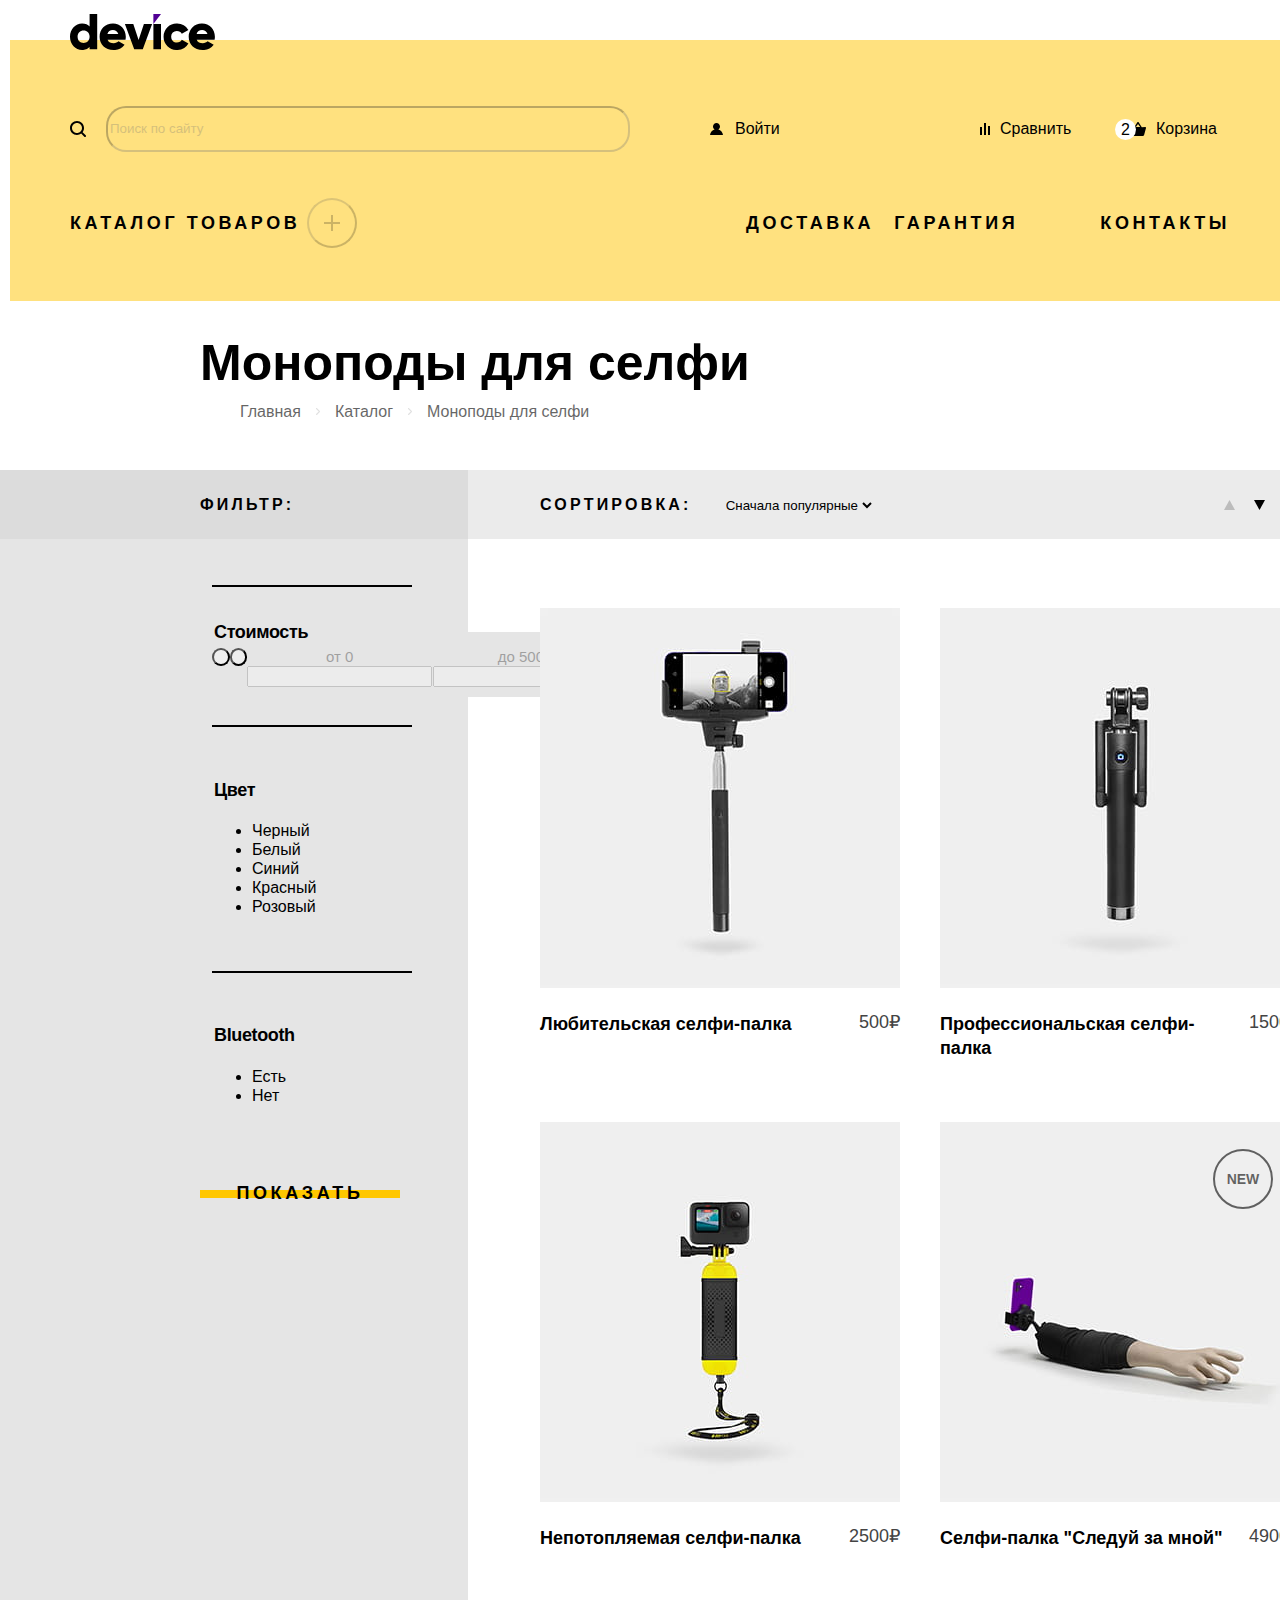
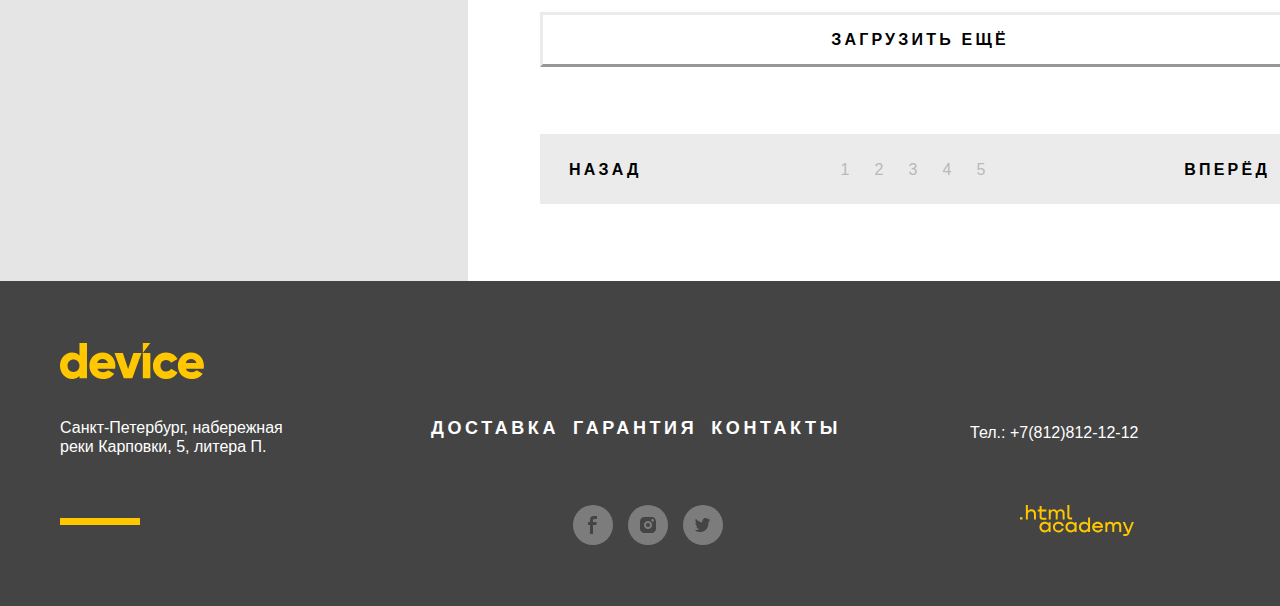
==== commit e4c6283a: "Декоративные элементы" ====
--- a/catalog.html
+++ b/catalog.html
@@ -12,20 +12,20 @@
                 <div class="page-heder-top" >
                     <form class="search-form" method="POST" action="https://echo.htmlacademy.ru/">
                         <label class="search-label">
-                            <input type="text" name="search"  placeholder="Поиск по сайту">
+                            <input class="search" type="text" name="search"  placeholder="Поиск по сайту">
                             <span class="visually-hidden">Поиск по сайту</span>
                         </label>
-                        <button class="search" type="submit" href="#">Найти</button>
+                        <button class="search-button" type="submit" href="#">Найти</button>
                     </form>
                     <ul class="custom-menu-list">
                         <li class="custom-menu-item">
-                            <a class="custom-menu-link" href="#">Войти</a>
+                            <a class="custom-menu-link login-btn" href="#">Войти</a>
                         </li>
                         <li class="custom-menu-item">
-                            <a class="custom-menu-link" href="#">Сравнить</a>
+                            <a class="custom-menu-link compare-btn" href="#">Сравнить</a>
                         </li>
                         <li class="custom-menu-item">
-                            <a class="custom-menu-link" href="#">Корзина</a>
+                            <a class="custom-menu-link cart-btn" href="#"><span class="cart-count">2</span>Корзина</a>
                         </li>
                     </ul>
                 </div>
@@ -33,7 +33,7 @@
                     <ul class="navigation-list">
                         <li class="navigation-item">
                             <a class="navigation-link" href="#">Каталог товаров</a>
-                            <button class="navigation-link" type="button">+</button>
+                            <button class="navigation-link-button" type="button"></button>
                         </li>
                         <li class="navigation-item">
                             <a class="navigation-link" href="#">Доставка</a>
@@ -42,7 +42,7 @@
                             <a class="navigation-link" href="#">Гарантия</a>
                         </li>
                         <li class="navigation-item">
-                            <a class="navigation-link" href="#">Контакты</a>
+                            <a class="navigation-link contacts-btn" href="#">Контакты</a>
                         </li>
                     </ul>
                 </nav>
@@ -174,42 +174,42 @@
                                 <li class="products-item">
                                     <a class="product-card-link" href="product.html">
                                     <img class="product-card-image" src="img/product-1.jpg" width="360" height="380" alt="Любительская селфи-палка">
-                                    <h3 class="product-card-title">Любительская селфи-палка</h3>
-                                    </a>
-                                    <div class="product-card-price-info">
+                                    <span class="product-card-info">Подробнее</span>
+                                    </a>
+                                    <div class="product-card-price-info">
+                                        <h3 class="product-card-title">Любительская селфи-палка</h3>
                                         <p class="product-card-price">500₽</p>
-                                        <p class="produkt-card-info">Подробнее</p>
                                     </div>
                                 </li>
                                 <li class="products-item">
                                     <a class="product-card-link" href="product.html">
                                     <img class="product-card-image" src="img/product-2.jpg" width="360" height="380" alt="Профессиональская селфи-палка">
-                                    <h3 class="product-card-title">Профессиональская селфи-палка</h3>
-                                    </a>
-                                    <div class="product-card-price-info">
+                                    <span class="product-card-info">Подробнее</span>
+                                    </a>
+                                    <div class="product-card-price-info">
+                                        <h3 class="product-card-title">Профессиональская селфи-палка</h3>
                                         <p class="product-card-price">1500₽</p>
-                                        <p class="produkt-card-info">Подробнее</p>
                                     </div>
                                 </li>
                                 <li class="products-item">
                                     <a class="product-card-link" href="product.html">
                                     <img class="product-card-image" src="img/product-3.jpg" width="360" height="380" alt="Непотопляемая селфи-палка">
-                                    <h3 class="product-card-title">Непотопляемая селфи-палка</h3>
-                                    </a>
-                                    <div class="product-card-price-info">
+                                    <span class="product-card-info">Подробнее</span>
+                                    </a>
+                                    <div class="product-card-price-info">
+                                        <h3 class="product-card-title">Непотопляемая селфи-палка</h3>
                                         <p class="product-card-price">2500₽</p>
-                                        <p class="produkt-card-info">Подробнее</p>
                                     </div>
                                 </li>
                                 <li class="products-item">
                                     <a class="product-card-link" href="product.html">
                                     <img class="product-card-image" src="img/product-4.jpg" width="360" height="380" alt="Селфи-палка Следуй за мной">
-                                    <h3 class="product-card-title">Селфи-палка "Следуй за мной"</h3>
-                                    </a>
-                                    <div class="product-card-price-info">
+                                    <span class="product-card-info">Подробнее</span>
+                                    <span class="product-card-new border-new">NEW</span>
+                                    </a>
+                                    <div class="product-card-price-info">
+                                        <h3 class="product-card-title">Селфи-палка "Следуй за мной"</h3>
                                         <p class="product-card-price">4900₽</p>
-                                        <p class="produkt-card-info">Подробнее</p>
-                                        <p class="product-card-new">New</p>
                                     </div>
                                 </li>
                             </ul>
@@ -266,17 +266,24 @@
                 </ul>
                 <ul class="footer-social-list">
                     <li class="footer-social-item">
-                        <a class="button" href="https://www.facebook.com/htmlacademy">
+                        <a class="footer-social-link" href="https://www.facebook.com/htmlacademy"><svg width="9" height="18" viewBox="0 0 9 18" fill="none" xmlns="http://www.w3.org/2000/svg">
+                            <path d="M6.5 3H9V0H5.6C2.8 0 2 1.7 2 4.2V6H0V9H2V18H5V9H8.3L8.9 6H5V4.5C5 3.7 5.3 3 6.5 3Z" fill="#444444"/>
+                            </svg>
                         <span class="visually-hidden">Фейсбук</span>
                         </a>
                     </li>
                     <li class="footer-social-item">
-                        <a class="button" href="https://www.instagram.com/htmlacademy">
+                        <a class="footer-social-link" href="https://www.instagram.com/htmlacademy"><svg width="16" height="16" viewBox="0 0 16 16" fill="none" xmlns="http://www.w3.org/2000/svg">
+                            <path d="M8 10C9.10457 10 10 9.10457 10 8C10 6.89543 9.10457 6 8 6C6.89543 6 6 6.89543 6 8C6 9.10457 6.89543 10 8 10Z" fill="#444444"/>
+                            <path d="M14.7 1.3C13.8 0.4 12.7 0 11.3 0H4.7C1.9 0 0 1.9 0 4.7V11.3C0 12.7 0.4 13.9 1.4 14.7C2.3 15.6 3.4 16 4.7 16H11.3C12.7 16 13.9 15.6 14.7 14.7C15.5 13.8 16 12.7 16 11.3V4.7C16 3.3 15.6 2.1 14.7 1.3ZM8 12.1C5.8 12.1 3.9 10.3 3.9 8C3.9 5.7 5.8 3.9 8 3.9C10.2 3.9 12.1 5.7 12.1 8C12.1 10.3 10.2 12.1 8 12.1ZM12.6 4.7C11.9 4.7 11.3 4.2 11.3 3.4C11.3 2.6 11.8 2.1 12.6 2.1C13.3 2.1 13.9 2.7 13.9 3.4C13.9 4.1 13.3 4.7 12.6 4.7Z" fill="#444444"/>
+                            </svg>
                             <span class="visually-hidden">Инстаграм</span>
                         </a>
                     </li>
                     <li class="footer-social-item">
-                        <a class="button" href="https://twitter.com/htmlacademy_ru">
+                        <a class="footer-social-link" href="https://twitter.com/htmlacademy_ru"><svg width="15" height="14" viewBox="0 0 15 14" fill="none" xmlns="http://www.w3.org/2000/svg">
+                            <path d="M9.7 0.099998C11.2 -0.400002 12.3 0.399998 12.9 1.2C13.4 0.999998 14 0.799998 14.6 0.599998C14.6 1.4 14.1 2 13.8 2.2C14.5 2.4 15 1.8 15 1.8C14.9 2.7 14.1 3.5 13.6 3.7C13.4 10 10.8 14.1 4.7 14C4.2 14 4.8 14 4.3 14C4 14 0.6 13.6 0 12.2C2 12.4 3.4 11.8 4.1 11.1C3.3 10.8 1.7 10.7 1.5 8.3C1.8 8.5 2 8.6 2.6 8.5C1.5 7.7 0.3 7 0.4 5C0.7 5.3 1.3 5.5 1.6 5.4C1 5.2 -0.2 2.3 0.8 0.799998C2.4 2.5 4.1 4.2 7.1 4.3C7.3 2.2 8.1 0.799998 9.7 0.099998Z" fill="#444444"/>
+                            </svg>
                             <span class="visually-hidden">Твитер</span>
                         </a>
                     </li>
--- a/styles/styles.css
+++ b/styles/styles.css
@@ -169,6 +169,7 @@
     display: flex;
     align-items: center;
     min-width: 100px;
+    position: relative;
 }
 .cart-btn:before {
     content: "";
@@ -179,6 +180,18 @@
     background-repeat: no-repeat;
     display: block;
     margin-right: 10px;
+}
+.cart-count {
+    width: 21px;
+    height: 21px;
+    border-radius: 50%;
+    background-color: #ffffff;
+    display: flex;
+    align-items: center;
+    justify-content: center;
+    position: absolute;
+    top: 0;
+    left: -15px;
 }
 .navigation-list {
     display: flex;
@@ -236,6 +249,7 @@
     margin: 0;
     padding: 0;
     list-style: none;
+    counter-reset: listCounter;
 }
 .slider {
     margin-top: -167px;
@@ -245,11 +259,26 @@
 }
 .slider-item {
     display: none;
+    position: relative;
 }
 .slider-item.active {
     display: flex;
     justify-content: space-between;
     align-items: flex-start; 
+}
+.slider-item::before {
+    counter-increment: listCounter;
+    content: '0' counter(listCounter);
+    font-family: "rubik", sans-serif ;
+    font-style: normal;
+    font-weight: 800;
+    font-size: 180px;
+    line-height: 30px;
+    color: #ffffff;
+    position: absolute;
+    left: 900px;
+    top: 81px;
+    z-index: -1;
 }
 .slider-image {
     width: 560px;
@@ -287,7 +316,7 @@
     content: "";
     width: 220px;
     height: 8px;
-    background-color: #FFC700;
+    background-color: #FFE17F;
     position: absolute;
     z-index: -1;
     top: 10px;
@@ -296,6 +325,7 @@
 .slider-text-wrap {
     width: 560px;
     margin-left: 40px;
+    margin-top: 70px;
 }
 .slider-characteristics {
     font-family: "rubik", sans-serif;
@@ -349,17 +379,17 @@
     top: 240px;
     right: 610px;
 }
-.image-prev, .image-next:hover {
+.image-prev:hover, .image-next:hover {
     opacity: 50%;
 }
-.image-prev, .image-next:focus {
+.image-prev:focus, .image-next:focus {
     outline: 2px solid #AF4FFF;
-    
+    outline-offset: 10px;
 }
 .slider-navigetion {
     position: absolute;
-    top: 300px;
-    right: 200px;
+    top: 360px;
+    right: 100px;
     z-index: 3;
 }
 .slider-image-button {
@@ -467,7 +497,6 @@
     display: flex;
     margin-bottom: 90px;
     position: relative;
-    
 }
 .advantages::before {
     content: "";
@@ -489,6 +518,37 @@
 }
 .advantages-content {
     display: none;
+    position: relative;
+}
+.advantages-content.delivery::after {
+    content: "";
+    background-image: url(../img/vector/delivery-2.svg);
+    display: block;
+    width: 136px;
+    height: 164px;
+    position: absolute;
+    top: 53px;
+    right: -200px;
+}
+.advantages-content.guarantee::after {
+    content: "";
+    background-image: url(../img/vector/warranty.svg);
+    display: block;
+    width: 171px;
+    height: 195px;
+    position: absolute;
+    top: 50px;
+    right: -200px;
+}
+.advantages-content.credit::after {
+    content: "";
+    background-image: url(../img/vector/credit.svg);
+    display: block;
+    width: 156px;
+    height: 188px;
+    position: absolute;
+    top: 50px;
+    right: -200px;
 }
 .advantages-content.active {
     display: block;
@@ -517,6 +577,17 @@
     top: 8px;
     left: -3px;
 }
+.advantages-link.active {
+    color: #FFE17F;
+}
+.advantages-link.active::before {
+    width: 280px;
+    height: 40px;
+    background-color: #000;
+    position: absolute;
+    top: -8px;
+    left: -75px;
+}
 .advantages-title {
     font-family: "raleway", sans-serif;
     font-weight: 800;
@@ -524,6 +595,7 @@
     line-height: 50px;
 }
 .advantages-text {
+    max-width: 500px;
     font-family: "rubik", sans-serif;
     font-weight: 400;
     font-size: 18px;
@@ -545,11 +617,10 @@
 .thin {
     display: flex;
     align-items: center;
+    justify-content: space-between;
     background-color: #F0F0F0;
-    
-}
-.thin-img {
-    background-image: url("img/vector/delivery-1.svg");
+    text-decoration: none;
+    color: #000;
 }
 .thin-text {
     font-family: "raleway", sans-serif;
@@ -560,15 +631,38 @@
     letter-spacing: 0.2em;
     text-transform: uppercase;
     background-color: #F0F0F0;
-    min-width: 910px;
-    margin: 37px 52px 43px 125px;
-}
-.thin-buttom {
+}
+.thin::after {
     width: 40px;
     height: 40px;
     background-color: #DCDCDC;
+    border: none;
+    background-image: url("data:image/svg+xml,%3Csvg width='2' height='12' viewBox='0 0 2 12' fill='none' xmlns='http://www.w3.org/2000/svg'%3E%3Cpath d='M2 0H0V2H2V0Z' fill='black'/%3E%3Cpath d='M2 4H0V12H2V4Z' fill='black'/%3E%3C/svg%3E%0A");
     border-radius: 50%;
-    border: none;
+    display: flex;
+    flex-shrink: 0;
+    content: "";
+    align-items: center;
+    justify-content: center;
+    background-repeat: no-repeat;
+    background-position: center;
+    background-size: 2px 12px;
+    margin-left: 52px;
+    margin-right: 33px;
+}
+.thin::before {
+    width: 125px;
+    height: 100px;
+    background-color: #FFE17F;
+    background-image: url(../img/vector/delivery-1.svg);
+    display: flex;
+    flex-shrink: 0;
+    content: "";
+    align-items: center;
+    justify-content: center;
+    background-repeat: no-repeat;
+    background-position: center;
+    background-size: 47px 31px;
 }
 .info-block {
     display: grid;
@@ -639,7 +733,7 @@
     content: "";
     width: 259px;
     height: 8px;
-    background-color: #FFC700;
+    background-color: #FFE17F;
     position: absolute;
     z-index: -1;
     top: 7px;
@@ -734,7 +828,7 @@
     content: "";
     width: 259px;
     height: 8px;
-    background-color: #FFC700;
+    background-color: #FFE17F;
     position: absolute;
     z-index: -1;
     top: 7px;
@@ -767,6 +861,7 @@
 }
 .newsletter-form {
     display: flex;
+    align-items: flex-end;
 }
 .newsletter-form-wrap {
     display: flex;
@@ -783,9 +878,8 @@
 }
 input.field-newsletter {
     background-color: #F0F0F0;
-    border-top: #000 ;
-    border-left: #000;
-    border-right: #000 ;
+    border: 0;
+    border-bottom: 3px solid rgba(0, 0, 0, 0.1);
     
 }
 .button.newsletter-button {
@@ -797,6 +891,8 @@
     letter-spacing: 0.2em;
     text-transform: uppercase;
     display: block;
+    border: 3px solid rgba(0, 0, 0, 0.1);
+    
 }
 .button.newsletter-button {
     width: 260px;
@@ -869,7 +965,6 @@
     display: flex;
     justify-content: center;
     align-items: center;
-    display: block;
     width: 40px;
     height: 40px;
     border-radius: 50%;
@@ -1064,7 +1159,8 @@
     margin-left: 200px;
     position: relative;
     border: none;
-    background-color: inherit;
+    background-color: transparent;
+    z-index: 1;
 }
 .button-catalog-filter::before {
     content: "";
@@ -1073,6 +1169,8 @@
     background-color: #FFC700;
     position: absolute;
     z-index: -1;
+    top: 8px;
+    left: 0;
 }
 .sorting-type {
     font-family: "raleway", sans-serif;
@@ -1117,16 +1215,26 @@
 .products-item {
     margin: 0;
     padding: 0;
-}
-.product-card-title, .product-card-link {
+    position: relative;
+}
+.product-card-link {
     font-family: "rubik", sans-serif;
     font-weight: 700;
     font-size: 18px;
     line-height: 24px;
     color: #000000;
     text-decoration: none;
-    max-width: 280px;
-    margin: 0;
+    margin: 0;
+    display: block;
+    position: relative;
+    z-index: 0;
+}
+.product-card-title {
+    font-family: "rubik", sans-serif;
+    font-weight: 700;
+    font-size: 18px;
+    line-height: 24px;
+    text-align: left;
 }
 .product-card-price {
     font-family: "rubik", sans-serif;
@@ -1135,8 +1243,30 @@
     line-height: 21px;
     text-align: right;
     color: #444444;
-}
-.produkt-card-info {
+    margin-left: 20px;
+}
+.product-card-new {
+    font-family: "raleway", sans-serif;
+    font-weight: 800;
+    font-size: 14px;
+    line-height: 16px;
+    text-align: center;
+    display: flex;
+    align-items: center;
+    justify-content: center;
+    color: rgba(0, 0, 0, 0.6);
+    position: absolute;
+    top: 27px;
+    right: 27px;
+}
+.border-new {
+    width: 60px;
+    height: 60px;
+    border-radius: 50%;
+    border: 2px solid rgba(0, 0, 0, 0.6);
+    box-sizing: border-box;
+}
+.product-card-info {
     font-family: "raleway", sans-serif;
     font-weight: 800;
     font-size: 18px;
@@ -1144,20 +1274,46 @@
     text-align: center;
     letter-spacing: 0.2em;
     text-transform: uppercase;
-    position: relative;
-}
-.produkt-card-info::before {
+    position: absolute;
+    top: 0;
+    left: 0;
+    opacity: 0;
+    width: 100%;
+    height: 380px;
+    display: flex;
+    align-items: center;
+    justify-content: center;
+    z-index: 2;
+}
+.product-card-info::after {
+    content: "";
+    position: absolute;
+    top: 0;
+    left: 0;
+    width: 100%;
+    height: 380px;
+    background: linear-gradient(0deg, rgba(240, 240, 240, 0.8), rgba(240, 240, 240, 0.8));
+    z-index: -2;
+}
+.product-card-link:hover .product-card-info {
+    opacity: 1;
+}
+.product-card-link:hover .product-card-image {
+    opacity: 1;
+}
+.product-card-info::before {
     content: "";
     width: 180px;
     height: 8px;
     background-color: #FFC700;
     position: absolute;
     z-index: -1;
-    top: 7px;
-    right: -6px;
+    top: 187px;
+    right: 93px;
 }
 .product-card-price-info {
     display: flex;
+    justify-content: space-between;
     margin: 0;
     padding: 0;
     max-width: 360px;
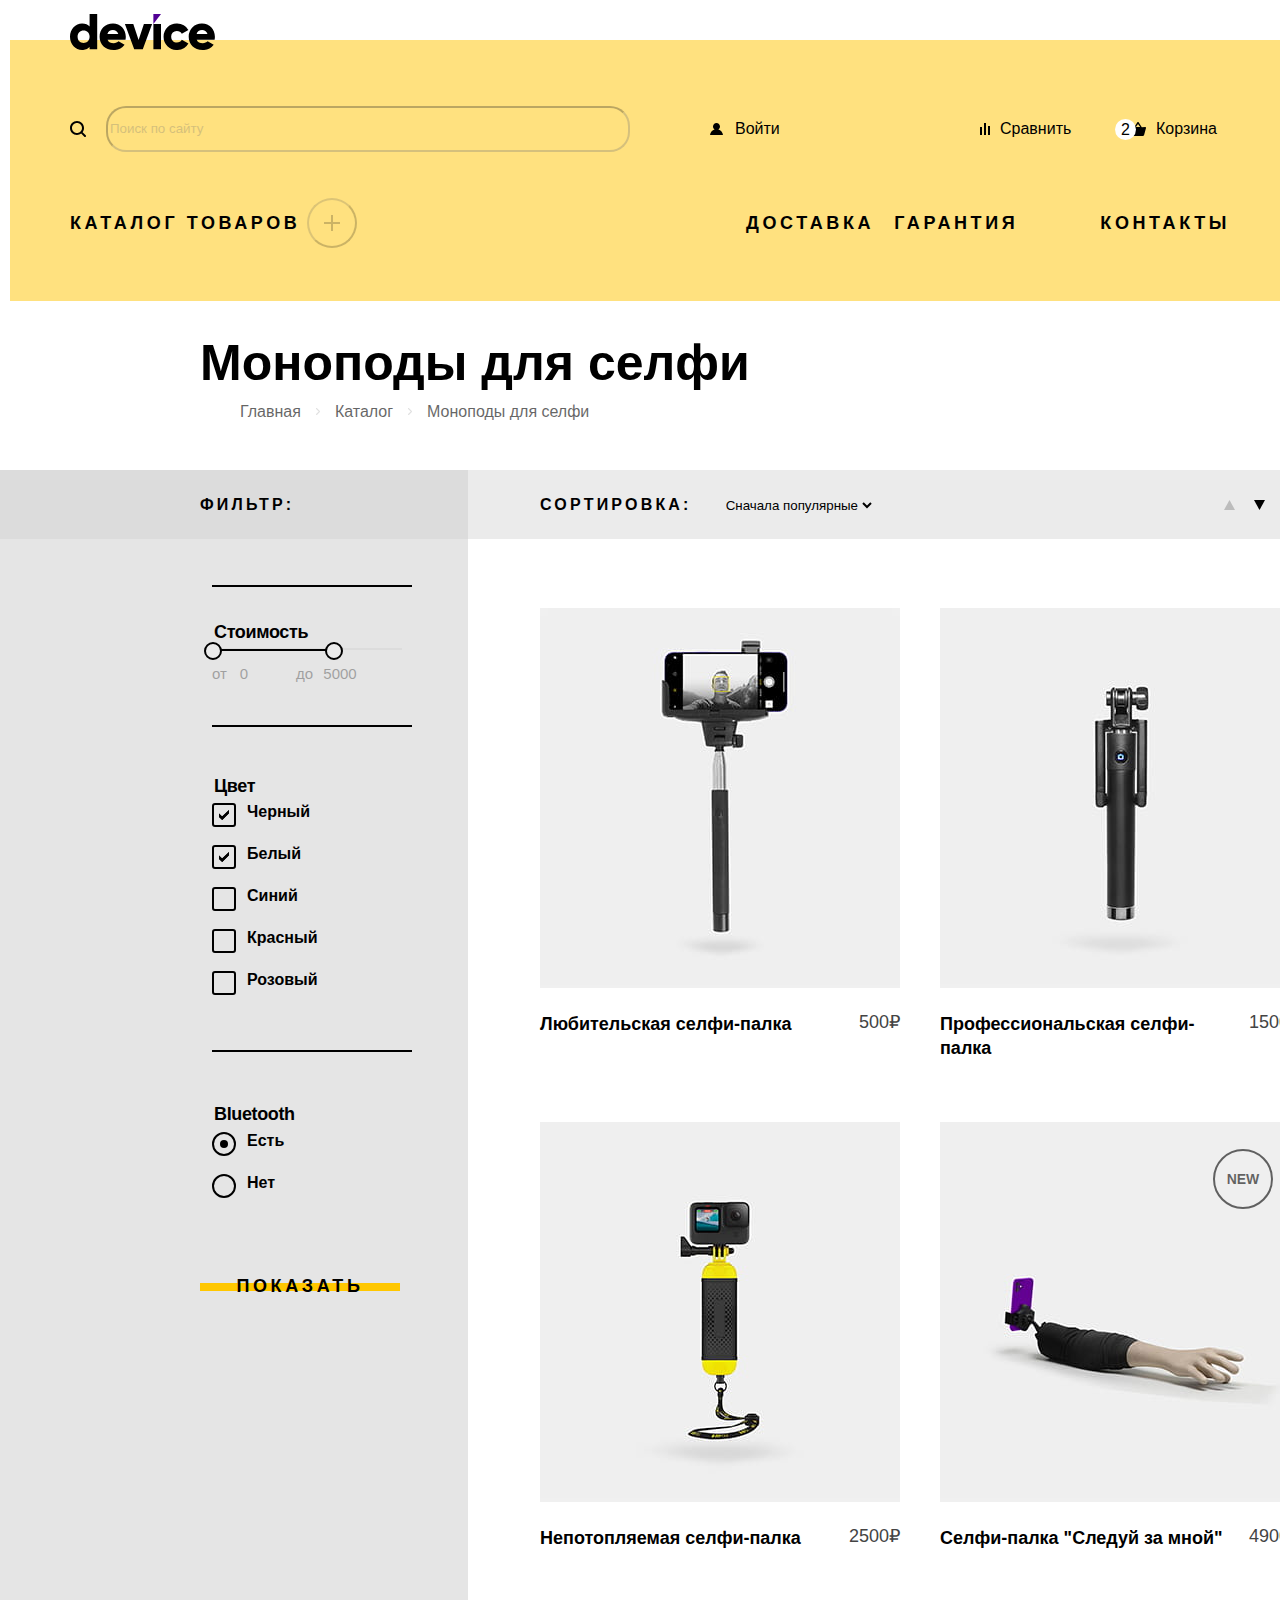
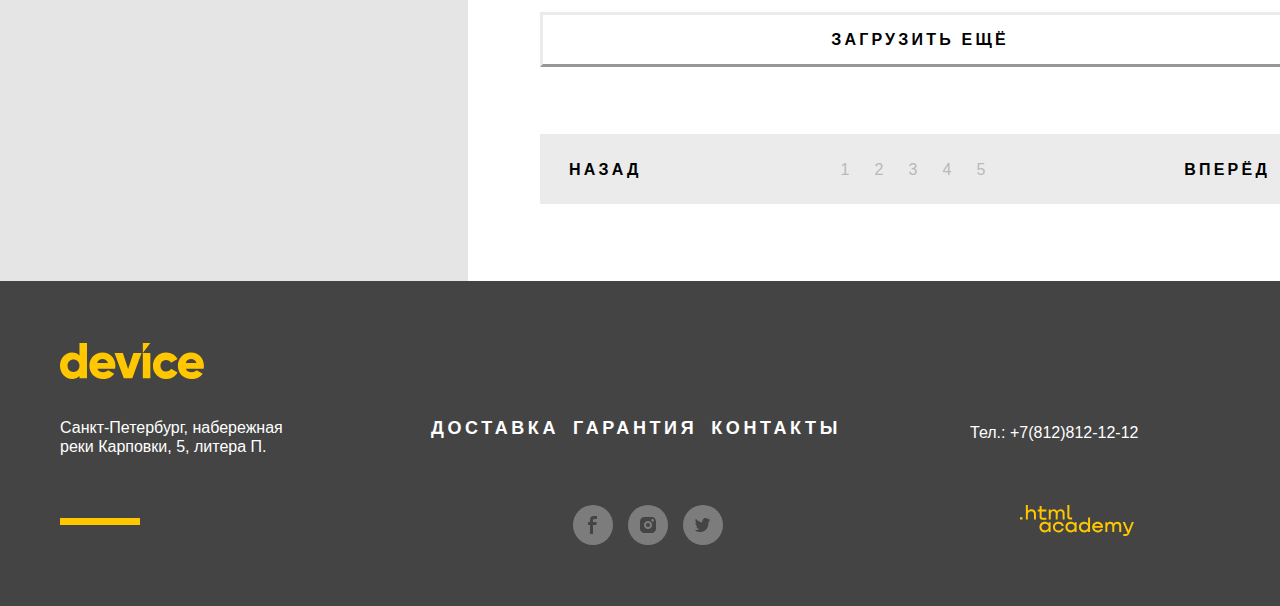
==== commit cad386fb: "Доработки" ====
--- a/catalog.html
+++ b/catalog.html
@@ -68,18 +68,26 @@
                             <form class="catalog-filter" action="https://echo.htmlacademy.ru/" method="GET">
                                 <fieldset class="catalog-filter-group filter-cost-btn">
                                     <legend class="catalog-filter-title">Стоимость</legend>
-                                    <button class="range-toggle toggle-min" type="button">
-                                        <span class="visually-hidden">Изменить минимальную цену</span>
-                                    </button>
-                                    <button class="range-toggle toggle-max" type="button">
-                                        <span class="visually-hidden">Изменить максимальную цену</span>
-                                    </button>
-                                    <label class="catalog-filter-label">
-                                        от 0 <input class="catalog-filter-input" type="number" name="min-price">
-                                    </label>
-                                    <label class="catalog-filter-label">
-                                        до 5000<input class="catalog-filter-input" type="number" name="max-price">
-                                    </label>   
+                                    <div class="rengr">
+                                        <div class="range-scale">
+                                            <div class="range-bar" style="left: 0; width: 119px;">
+                                                <button class="range-toggle toggle-min" type="button">
+                                                    <span class="visually-hidden">Изменить минимальную цену</span>
+                                                </button>
+                                                <button class="range-toggle toggle-max" type="button">
+                                                    <span class="visually-hidden">Изменить максимальную цену</span>
+                                                </button>
+                                            </div>
+                                        </div>
+                                        <div class="range-wrapper-inputs">
+                                            <label class="catalog-filter-label">
+                                                от <input class="catalog-filter-input" type="number" value="0" name="min-price" style="width: 30px">
+                                            </label>
+                                            <label class="catalog-filter-label">
+                                                до <input class="catalog-filter-input" type="number" value="5000" name="max-price" style="width: 50px">
+                                            </label>
+                                        </div>
+                                    </div>   
                                 </fieldset>
                                 <fieldset class="catalog-filter-group filter-color-btn">
                                     <legend class="catalog-filter-title">Цвет</legend>
--- a/styles/styles.css
+++ b/styles/styles.css
@@ -125,6 +125,9 @@
     padding: 0;
     list-style-type: none;
 }
+.custom-menu-item {
+    position: relative;
+}
 .custom-menu-link {
     display: block;
     margin-left: 50px;
@@ -1097,6 +1100,64 @@
     position: absolute;
     top: 585px;
 }
+.range-scale {
+    position: relative;
+    margin-bottom: 15px;
+    border: 1px solid #DCDCDC;
+}
+.range-bar {
+    position: absolute;
+    height: 0;
+    border: 1px solid #000;
+}
+.range-toggle {
+    position: absolute;
+    width: 18px;
+    height: 18px;
+    background: #EBEBEB;
+    border: 2px solid #000;
+    border-radius: 50%;
+    cursor: pointer;
+  }
+.range-toggle:hover,
+.range-toggle:focus {
+    border-color: #AF4FFF;
+  }
+.range-toggle:active {
+    background-color: #000;
+    border-color: #000;
+}
+.toggle-min {
+    top: -8px;
+    left: -10px;
+}
+.toggle-max {
+    top: -8px;
+    right: -10px;
+}
+.range-wrapper-inputs {
+    display: flex;
+    justify-content: center;
+}
+.catalog-filter-label {
+    display: flex;
+    margin-right: 35px;
+}
+.catalog-filter-input {
+    width: 30px;
+    padding: 0 2px;
+    font: inherit;
+    text-align: center;
+    background-color: transparent;
+    border: 0;
+    appearance: textfield;
+}
+
+.catalog-filter-input::-webkit-outer-spin-button,
+.catalog-filter-input::-webkit-inner-spin-button {
+    appearance: none;
+    margin: 0;
+}
 .filter-color-btn {
     display: flex;
     align-items: flex-start;
@@ -1119,7 +1180,7 @@
     height: 2px;
     background-color: #000;
     position: absolute;
-    top: 971px;
+    top: 1050px;
 }
 .catalog-filter-title {
     font-family: "rubik", sans-serif;
@@ -1127,12 +1188,6 @@
     font-size: 18px;
     line-height: 20px;
     letter-spacing: -0.02em;
-}
-.range-toggle {
-    width: 18px;
-    height: 18px;
-    border-radius: 50%;
-    display: block;
 }
 .catalog-filter-label {
     font-family: "rubik", sans-serif;
@@ -1145,6 +1200,59 @@
 .control-label {
     font-size: 16px;
     line-height: 19px;
+}
+.control {
+    position: relative;
+    display: block;
+    padding-left: 35px;
+    padding-bottom: 20px;
+}
+.control-mark {
+    position: absolute;
+    top: 2px;
+    left: 0;
+    width: 20px;
+    height: 20px;
+    border: 2px solid #000;
+    border-radius: 3px;
+}
+.control:hover .control-mark {
+    border-color: #EBEBEB;
+}
+.control-input:disabled + .control-mark {
+    border-color: #000;
+}
+.control-input[type="checkbox"]:checked + .control-mark::before,
+.control-input[type="checkbox"]:checked + .control-mark::after {
+    position: absolute;
+    content: "";
+    top: 5px;
+    left: 5px;
+    width: 10px;
+    height: 10px;
+    background-image: url("data:image/svg+xml,%3Csvg width='10' height='10' viewBox='0 0 10 10' fill='none' xmlns='http://www.w3.org/2000/svg'%3E%3Cpath d='M10 0L3.1 6.6L0 3.6V6.9L3.2 10L10 3.3V0Z' fill='black'/%3E%3C/svg%3E%0A");
+}
+.control-input[type="radio"] + .control-mark {
+    border-radius: 50%;
+}
+.control-input[type="radio"]:checked + .control-mark::before {
+    position: absolute;
+    top: 6px;
+    left: 6px;
+    width: 8px;
+    height: 8px;
+    background-color: #000;
+    border-radius: 50%;
+    content: "";
+}
+.control-label {
+    line-height: 22px;
+    font-weight: 700;
+}
+.catalog-filter-list {
+    margin: 0;
+    padding: 0;
+    list-style-type: none;
 }
 .button-catalog-filter {
     font-family: "raleway", sans-serif;
@@ -1374,6 +1482,51 @@
 .pagination-page {
     display: flex;
     justify-content: space-between;
-    width: 145px;
-    
-}+    width: 145px;  
+}
+.popover {
+    position: absolute;
+    top: 0;
+    right: 0;
+    z-index: 1;
+    box-sizing: border-box;
+    width: 320px;
+    padding: 40px;
+    font-family: "rubik", sans-serif;
+    color: #ffffff;
+    background-color: #000;
+    min-height: 302px;
+    box-shadow: 0 10px 0 rgba(0, 0, 0, 0.1);
+    z-index: 2;
+}
+.popover-cart {
+    width: 320px;
+}
+.popover-close-button {
+    position: absolute;
+    top: 368;
+    left: 1020;
+    width: 280px;
+    height: 20px;
+    background-color: #ffffff;
+}
+.popover-content {
+    height: 100%;
+}
+.cart-item {
+    display: flex;
+    justify-content: space-between;
+}
+.cart-item-title {
+    margin-top: 20px;
+    margin-bottom: 21px;
+    font-size: normal;
+    line-height: 20px;
+    font-weight: 700;
+    color: #ffffff;
+}
+.cart-item + .cart-item {
+    margin-top: 20px;
+    padding-top: 20px;
+    border-top: 1px solid #ffffff;
+  }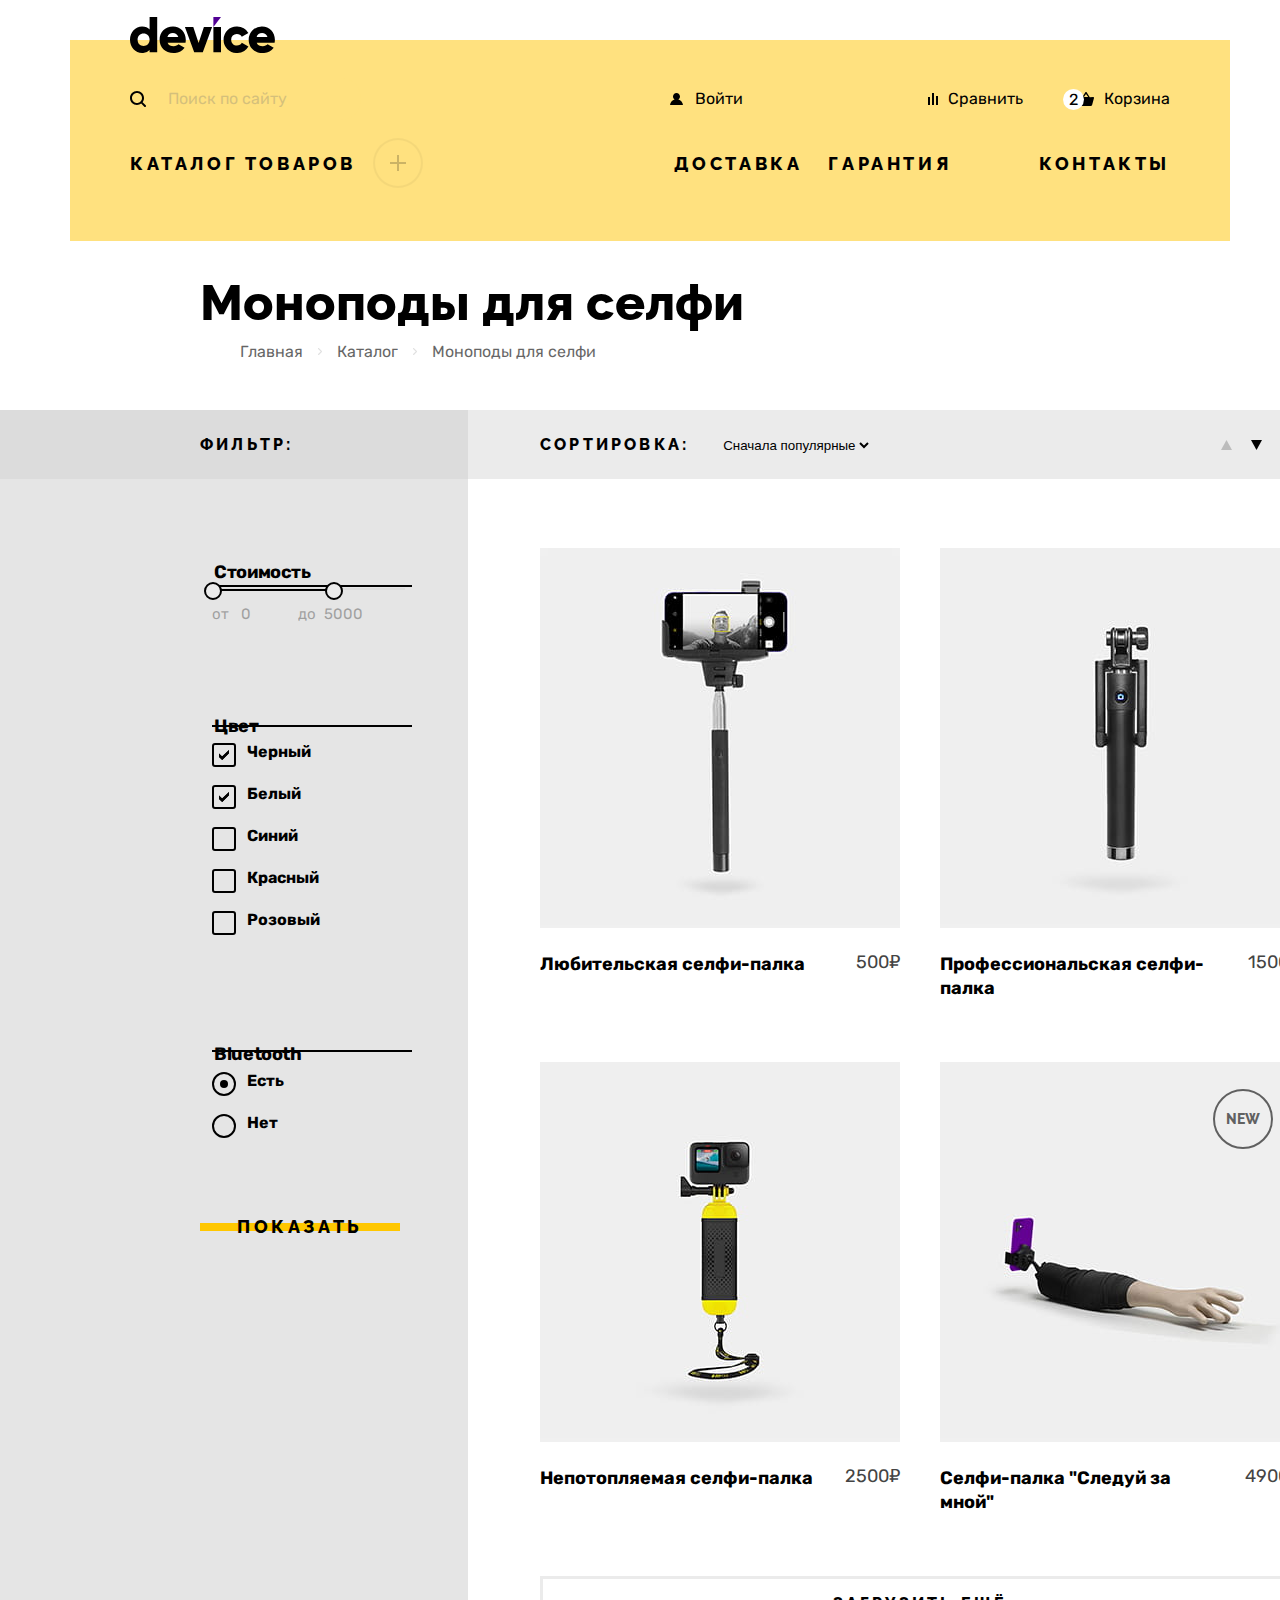
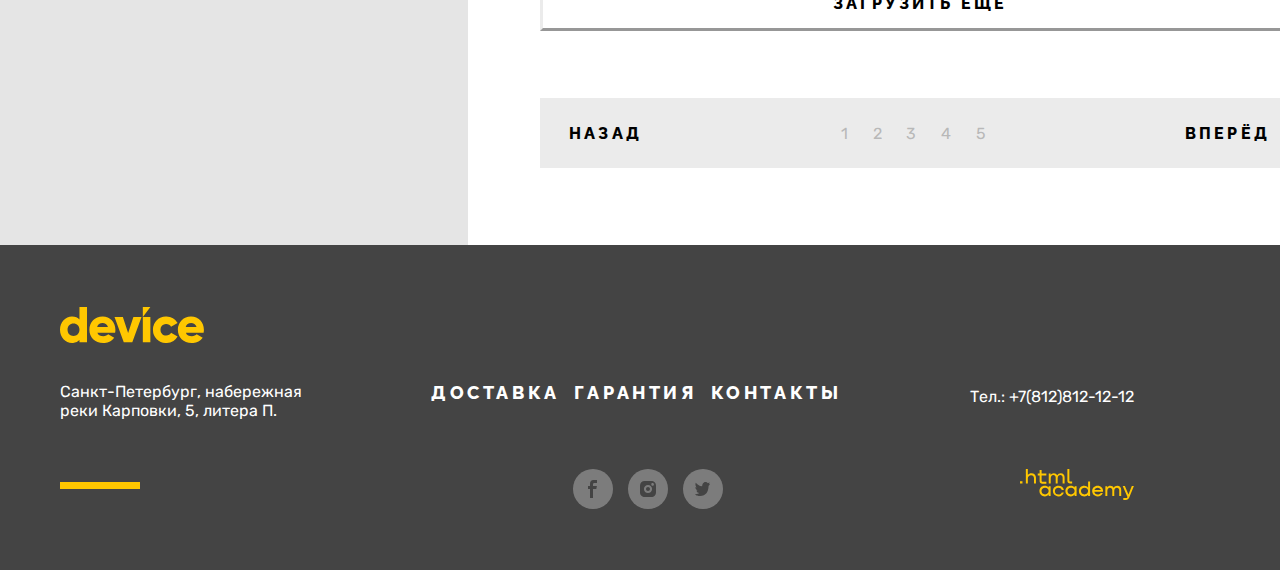
==== commit 5f0aa447: "Модальное окно" ====
--- a/catalog.html
+++ b/catalog.html
@@ -15,7 +15,7 @@
                             <input class="search" type="text" name="search"  placeholder="Поиск по сайту">
                             <span class="visually-hidden">Поиск по сайту</span>
                         </label>
-                        <button class="search-button" type="submit" href="#">Найти</button>
+                        <button class="search-button" type="submit">Найти</button>
                     </form>
                     <ul class="custom-menu-list">
                         <li class="custom-menu-item">
--- a/styles/styles.css
+++ b/styles/styles.css
@@ -1,1532 +1,2090 @@
 @font-face {
-    font-family: "rubik";
-    font-style: normal;
-    font-weight: 400;
-    src: url("fonts/rubik-regular.woff2") format("woff2");
-    font-display: swap;
-}
+  font-family: "rubik";
+  font-style: normal;
+  font-weight: 400;
+  src: url("../fonts/rubik/rubik-400.woff2") format("woff2");
+  font-display: swap;
+}
+
 @font-face {
-    font-family: "raleway";
-    font-style: normal;
-    font-weight: 800;
-    src: url("fonts/raleway-bold.woff2") format("woff2");
-    font-display: swap;
-}
+  font-family: "raleway";
+  font-style: normal;
+  font-weight: 800;
+  src: url("../fonts/raleway/raleway-800.woff2") format("woff2");
+  font-display: swap;
+}
+
 @font-face {
-    font-family: "rubik";
-    font-style: normal;
-    font-weight: 700;
-    src: url("fonts/rubik-bold.woff2") format("woff2");
-    font-display: swap;
-}
+  font-family: "rubik";
+  font-style: normal;
+  font-weight: 700;
+  src: url("../fonts/rubik/rubik-700.woff2") format("woff2");
+  font-display: swap;
+}
+
 @font-face {
-    font-family: "rubik";
-    font-style: normal;
-    font-weight: 800;
-    src: url("fonts/rubik-bold.woff2") format("woff2");
-    font-display: swap;
-}
+  font-family: "rubik";
+  font-style: normal;
+  font-weight: 800;
+  src: url("../fonts/rubik/rubik-800.woff2") format("woff2");
+  font-display: swap;
+}
+
 html {
-    height: 100%;
-}
+  height: 100%;
+}
+
 .container {
-    width: auto;
-    margin: 0 auto;
-}
+  width: auto;
+  margin: 0 auto;
+}
+
 body {
-    margin: 0;
-    display: flex;
-    flex-direction: column;
-    min-height: 100%;
-    font-family: "rubik", sans-serif;
-    font-size: 16px;
-    line-height: 19px;
-    color: #000000;
-    background-color: #ffffff;
-}
+  margin: 0;
+  display: flex;
+  flex-direction: column;
+  min-height: 100%;
+  font-family: "rubik", sans-serif;
+  font-size: 16px;
+  line-height: 19px;
+  color: #000000;
+  background-color: #ffffff;
+}
+
 .visually-hidden {
-    position: absolute;
-    width: 1px;
-    height: 1px;
-    margin: -1px;
-    padding: 0;
-    border: 0;
-    clip: rect(0 0 0 0);
-    overflow: hidden;
-  }
+  position: absolute;
+  width: 1px;
+  height: 1px;
+  margin: -1px;
+  padding: 0;
+  border: 0;
+  clip: rect(0 0 0 0);
+  overflow: hidden;
+}
+
 .page-header {
-    color: #000000;
-    background-color: #FFE17F; 
-    width: 1160px;
-    margin: 40px auto 0;
-    padding: 49px 60px 167px;  
-}
+  color: #000000;
+  background-color: #FFE17F;
+  width: 1040px;
+  margin: 40px auto 0;
+  padding: 49px 60px 152px;
+}
+
 .header-catalog {
-    padding: 49px 60px 53px;
-}
+  padding: 49px 60px 53px;
+}
+
 .header-logo {
-    display: block;
-    margin-top: -75px;
-}
+  display: block;
+  margin-top: -72px;
+}
+
 .search {
-    font-family: "rubik", sans-serif;
-    font-weight: 400;
-    text-align: left;
-    color: #000000;
-    background-color: #FFE17F;
-    opacity: 0.3;
-}
+  font-family: "rubik", sans-serif;
+  font-weight: 400;
+  text-align: left;
+  color: #000000;
+  background-color: #FFE17F;
+  opacity: 0.3;
+}
+
 .search-form {
-    position: relative;
-    display: flex;
-    align-items: center;
-}
-.search-form::before{
-    content: "";
-    background-image: url("data:image/svg+xml,%3Csvg width='16' height='16' viewBox='0 0 16 16' fill='none' xmlns='http://www.w3.org/2000/svg'><path d='M15.7 14.3L12.6 11.2C13.5 10 14 8.6 14 7C14 3.1 10.9 0 7 0C3.1 0 0 3.1 0 7C0 10.9 3.1 14 7 14C8.6 14 10 13.5 11.2 12.6L14.3 15.7C14.5 15.9 14.7 16 15 16C15.6 16 16 15.6 16 15C16 14.8 15.9 14.5 15.7 14.3ZM2 7C2 4.2 4.2 2 7 2C9.8 2 12 4.2 12 7C12 9.8 9.8 12 7 12C4.2 12 2 9.8 2 7Z' fill='black'/%3E%3C/svg%3E%0A");
-    width: 16px;
-    height: 16px;
-    margin-right: 20px;
-    display: block;
-}
+  position: relative;
+  display: flex;
+  align-items: center;
+}
+
+.search-form::before {
+  content: "";
+  background-image: url("data:image/svg+xml,%3Csvg width='16' height='16' viewBox='0 0 16 16' fill='none' xmlns='http://www.w3.org/2000/svg'><path d='M15.7 14.3L12.6 11.2C13.5 10 14 8.6 14 7C14 3.1 10.9 0 7 0C3.1 0 0 3.1 0 7C0 10.9 3.1 14 7 14C8.6 14 10 13.5 11.2 12.6L14.3 15.7C14.5 15.9 14.7 16 15 16C15.6 16 16 15.6 16 15C16 14.8 15.9 14.5 15.7 14.3ZM2 7C2 4.2 4.2 2 7 2C9.8 2 12 4.2 12 7C12 9.8 9.8 12 7 12C4.2 12 2 9.8 2 7Z' fill='black'/%3E%3C/svg%3E%0A");
+  width: 16px;
+  height: 16px;
+  margin-right: 20px;
+  display: block;
+}
+
 input.search {
-    min-width: 480px;
-    background-color: #FFE17F;
-    width: 516px;
-    height: 40px;
-    border-bottom-left-radius: 20px;
-    border-top-left-radius: 20px;
-    border-top-right-radius: 20px;
-    border-bottom-right-radius: 20px;
-}
-input:focus+.search-button {
-    opacity: 0;
-}
+  background-color: #FFE17F;
+  height: 40px;
+  border-radius: 20px;
+  border: 0;
+  font-size: 16px;
+  line-height: 19px;
+}
+
+input:focus + .search-button {
+  opacity: 0;
+}
+
 .search-button {
-    opacity: 0;
-    position: absolute;
-    right: 0;
-    width: 160px;
-    height: 40px;
-    background-color: #FFE17F;
-    border-top-right-radius: 20px;
-    border-bottom-right-radius: 20px;
-}
+  opacity: 0;
+  position: absolute;
+  right: 0;
+  width: 160px;
+  height: 40px;
+  background-color: #FFE17F;
+  border-top-right-radius: 20px;
+  border-bottom-right-radius: 20px;
+}
+
 .page-heder-top {
-    display: flex;
-    justify-content: space-between;
-    padding-top: 49px;  
-}
+  display: flex;
+  justify-content: space-between;
+  padding-top: 16px;
+}
+
 .custom-menu-list {
-    display: flex;
-    flex-wrap: wrap;
-    justify-content: space-between;
-    margin-left: auto;
-    padding: 0;
-    list-style-type: none;
-}
+  display: flex;
+  flex-wrap: wrap;
+  justify-content: space-between;
+  margin-left: auto;
+  padding: 0;
+  width: 550px;
+  list-style-type: none;
+}
+
 .custom-menu-item {
-    position: relative;
-}
+  position: relative;
+}
+
+.custom-menu-item:first-of-type {
+  margin-right: auto;
+}
+
 .custom-menu-link {
-    display: block;
-    margin-left: 50px;
-    font-family:"rubik", sans-serif;
-    font-weight: 400;
-    text-align: center;
-    color: #000000;
-    background-color: #FFE17F;
-    text-decoration: none;
-}
+  display: block;
+  margin-left: 50px;
+  font-family: "rubik", sans-serif;
+  font-weight: 400;
+  text-align: center;
+  color: #000000;
+  background-color: #FFE17F;
+  text-decoration: none;
+}
+
 .login-btn {
-    display: flex;
-    align-items: center;
-    min-width: 220px;
-}
+  display: flex;
+  align-items: center;
+}
+
 .login-btn:before {
-    content: "";
-    width: 13px;
-    height: 12px;
-    background-image: url("data:image/svg+xml,%3Csvg width='13' height='12' viewBox='0 0 13 12' fill='none' xmlns='http://www.w3.org/2000/svg'><path d='M0 12H13C12.8 9.4 10.9 7.2 8.3 6.5C9.3 5.9 10 4.8 10 3.5C10 1.6 8.4 0 6.5 0C4.6 0 3 1.6 3 3.5C3 4.8 3.7 5.9 4.7 6.5C2.1 7.2 0.2 9.4 0 12Z' fill='black'/%3E%3C/svg%3E%0A");
-    background-repeat: no-repeat;
-    background-position: center;
-    margin-right: 12px;
-    display: block;
-}
+  content: "";
+  width: 13px;
+  height: 12px;
+  background-image: url("data:image/svg+xml,%3Csvg width='13' height='12' viewBox='0 0 13 12' fill='none' xmlns='http://www.w3.org/2000/svg'><path d='M0 12H13C12.8 9.4 10.9 7.2 8.3 6.5C9.3 5.9 10 4.8 10 3.5C10 1.6 8.4 0 6.5 0C4.6 0 3 1.6 3 3.5C3 4.8 3.7 5.9 4.7 6.5C2.1 7.2 0.2 9.4 0 12Z' fill='black'/%3E%3C/svg%3E%0A");
+  background-repeat: no-repeat;
+  background-position: center;
+  margin-right: 12px;
+  display: block;
+}
+
 .compare-btn {
-    display: flex;
-    align-items: center;
-    min-width: 100px;
-}
+  display: flex;
+  align-items: center;
+  min-width: 100px;
+}
+
 .compare-btn:before {
-    content: "";
-    width: 10px;
-    height: 12px;
-    background-image: url("data:image/svg+xml,%3Csvg width='10' height='12' viewBox='0 0 10 12' fill='none' xmlns='http://www.w3.org/2000/svg'><path d='M6 0H4V12H6V0Z' fill='black'/%3E%3Cpath d='M2 4H0V12H2V4Z' fill='black'/%3E%3Cpath d='M10 3H8V12H10V3Z' fill='black'/%3E%3C/svg%3E%0A");
-    background-repeat: no-repeat;
-    background-position: center;
-    display: block;
-    margin-right: 10px;
-}
+  content: "";
+  width: 10px;
+  height: 12px;
+  background-image: url("data:image/svg+xml,%3Csvg width='10' height='12' viewBox='0 0 10 12' fill='none' xmlns='http://www.w3.org/2000/svg'><path d='M6 0H4V12H6V0Z' fill='black'/%3E%3Cpath d='M2 4H0V12H2V4Z' fill='black'/%3E%3Cpath d='M10 3H8V12H10V3Z' fill='black'/%3E%3C/svg%3E%0A");
+  background-repeat: no-repeat;
+  background-position: center;
+  display: block;
+  margin-right: 10px;
+}
+
 .cart-btn {
-    display: flex;
-    align-items: center;
-    min-width: 100px;
-    position: relative;
-}
+  display: flex;
+  align-items: center;
+  position: relative;
+}
+
 .cart-btn:before {
-    content: "";
-    width: 16px;
-    height: 14px;
-    background-image: url("data:image/svg+xml,%3Csvg width='16' height='14' viewBox='0 0 16 14' fill='none' xmlns='http://www.w3.org/2000/svg'><path d='M15.3 5L11.8 5.2L8.6 0.3C8.5 0.1 8.2 0 8 0C7.8 0 7.5 0.1 7.4 0.3L4.2 5.2H0.7C0.3 5.2 0 5.5 0 5.9C0 6 0 6 0 6.1L1.9 12.9C2.1 13.6 2.6 14 3.3 14H12.7C13.4 14 13.9 13.6 14.1 12.9L16 6C16 5.9 16 5.9 16 5.8C16 5.4 15.7 5 15.3 5ZM8 1.9L10.2 5.1H5.9L8 1.9Z' fill='black'/%3E%3C/svg%3E%0A");
-    background-position: center;
-    background-repeat: no-repeat;
-    display: block;
-    margin-right: 10px;
-}
+  content: "";
+  width: 16px;
+  height: 14px;
+  background-image: url("data:image/svg+xml,%3Csvg width='16' height='14' viewBox='0 0 16 14' fill='none' xmlns='http://www.w3.org/2000/svg'><path d='M15.3 5L11.8 5.2L8.6 0.3C8.5 0.1 8.2 0 8 0C7.8 0 7.5 0.1 7.4 0.3L4.2 5.2H0.7C0.3 5.2 0 5.5 0 5.9C0 6 0 6 0 6.1L1.9 12.9C2.1 13.6 2.6 14 3.3 14H12.7C13.4 14 13.9 13.6 14.1 12.9L16 6C16 5.9 16 5.9 16 5.8C16 5.4 15.7 5 15.3 5ZM8 1.9L10.2 5.1H5.9L8 1.9Z' fill='black'/%3E%3C/svg%3E%0A");
+  background-position: center;
+  background-repeat: no-repeat;
+  display: block;
+  margin-right: 10px;
+}
+
 .cart-count {
-    width: 21px;
-    height: 21px;
-    border-radius: 50%;
-    background-color: #ffffff;
-    display: flex;
-    align-items: center;
-    justify-content: center;
-    position: absolute;
-    top: 0;
-    left: -15px;
-}
+  width: 21px;
+  height: 21px;
+  border-radius: 50%;
+  background-color: #ffffff;
+  display: flex;
+  align-items: center;
+  justify-content: center;
+  position: absolute;
+  top: 0;
+  left: -15px;
+}
+
 .navigation-list {
-    display: flex;
-    justify-content: flex-end;
-    padding: 44px 0 0;
-    list-style-type: none;
-    margin: 0;
-}
+  display: flex;
+  justify-content: flex-end;
+  padding: 14px 0 0;
+  list-style-type: none;
+  margin: 0;
+}
+
 .navigation-item {
-    display: flex;
-    align-items: center;
-    margin-right: 20px; 
-}
+  display: flex;
+  align-items: center;
+  margin-right: 26px;
+}
+
 .navigation-item:last-of-type {
-    margin-right: 0;
-}
+  margin-right: 0;
+}
+
 .navigation-item:nth-of-type(2) {
-    margin-left: auto;
-}
+  margin-left: auto;
+}
+
 .navigation-link {
-    justify-self: end;
-    font-family: "raleway", sans-serif;
-    font-size: 18px;
-    line-height: 21px;
-    font-weight: 800;
-    text-align: center;
-    color: #000000;
-    background-color: #FFE17F;
-    text-decoration: none;
-    text-transform: uppercase;
-    letter-spacing: 0.2em;
-}
+  justify-self: end;
+  font-family: "raleway", sans-serif;
+  font-size: 18px;
+  line-height: 21px;
+  font-weight: 800;
+  text-align: center;
+  color: #000000;
+  background-color: #FFE17F;
+  text-decoration: none;
+  text-transform: uppercase;
+  letter-spacing: 0.2em;
+}
+
 .navigation-link-button {
-    width: 50px; 
-    height: 50px;
-    background-image: url("data:image/svg+xml,%3Csvg width='16' height='16' viewBox='0 0 16 16' fill='none' xmlns='http://www.w3.org/2000/svg'><path d='M16 7H9V0H7V7H0V9H7V16H9V9H16V7Z' fill='black'/%3E%3C/svg%3E%0A");;
-    background-repeat: no-repeat;
-    background-position: center;
-    background-color: #FFE17F;
-    border-radius: 50%;
-    margin-left: 7px;
-    opacity: 20%;
-}
+  width: 50px;
+  height: 50px;
+  background-image: url("data:image/svg+xml,%3Csvg width='16' height='16' viewBox='0 0 16 16' fill='none' xmlns='http://www.w3.org/2000/svg'><path d='M16 7H9V0H7V7H0V9H7V16H9V9H16V7Z' fill='black'/%3E%3C/svg%3E%0A");;
+  background-repeat: no-repeat;
+  background-position: center;
+  background-color: #FFE17F;
+  border-radius: 50%;
+  margin-left: 17px;
+  opacity: 20%;
+  border: 2px solid rgba(0,0,0, 0.2);
+}
+
 .contacts-btn {
-    margin-left: 62px;
-}
+  margin-left: 62px;
+}
+
 .main-container {
-    flex-grow: 1;
-}
+  flex-grow: 1;
+}
+
 .page-container {
-    width: 1160px;
-    margin: 0 auto;
-}
+  width: 1160px;
+  margin: 0 auto;
+}
+
 .slider-list {
-    margin: 0;
-    padding: 0;
-    list-style: none;
-    counter-reset: listCounter;
-}
+  margin: 0;
+  padding: 0;
+  list-style: none;
+  counter-reset: listCounter;
+}
+
 .slider {
-    margin-top: -167px;
-    position: relative;
-    z-index: 1;
-    margin-bottom: 109px;
-}
+  margin-top: -149px;
+  position: relative;
+  z-index: 1;
+  margin-bottom: 69px;
+}
+
 .slider-item {
-    display: none;
-    position: relative;
-}
+  display: none;
+  position: relative;
+}
+
 .slider-item.active {
-    display: flex;
-    justify-content: space-between;
-    align-items: flex-start; 
-}
+  display: flex;
+  justify-content: space-between;
+  align-items: flex-start;
+}
+
 .slider-item::before {
-    counter-increment: listCounter;
-    content: '0' counter(listCounter);
-    font-family: "rubik", sans-serif ;
-    font-style: normal;
-    font-weight: 800;
-    font-size: 180px;
-    line-height: 30px;
-    color: #ffffff;
-    position: absolute;
-    left: 900px;
-    top: 81px;
-    z-index: -1;
-}
+  counter-increment: listCounter;
+  content: '0' counter(listCounter);
+  font-family: "rubik", sans-serif;
+  font-style: normal;
+  font-weight: 800;
+  font-size: 180px;
+  line-height: 30px;
+  color: #ffffff;
+  position: absolute;
+  right: 49px;
+  top: 81px;
+  z-index: -1;
+}
+
 .slider-image {
-    width: 560px;
-    height: 560px;
-}
+  width: 560px;
+  height: 560px;
+}
+
 .slider-title {
-    font-family: "raleway", sans-serif;
-    font-size: 50px;
-    line-height: 50px;
-    font-weight: 800;
-    margin-bottom: 19px;
-}
+  font-family: "raleway", sans-serif;
+  font-size: 50px;
+  line-height: 50px;
+  font-weight: 800;
+  margin-bottom: 29px;
+}
+
 .slider-description {
-    font-family: "rubik", sans-serif;
-    font-size: 18px;
-    line-height: 30px;
-    font-weight: 400;
-    margin-bottom: 30px;
-}
+  font-family: "rubik", sans-serif;
+  font-size: 18px;
+  line-height: 30px;
+  font-weight: 400;
+  margin-bottom: 50px;
+}
+
 .slider-info {
-    font-family: "raleway", sans-serif;
-    font-size: 18px;
-    line-height: 21px;
-    font-weight: 800;
-    text-align: center;
-    letter-spacing: 0.2em;
-    text-transform: uppercase;
-    text-decoration: none;
-    color: #000000;
-    position: relative;
-    min-width: 220px;
-    margin-left: 25px;
-}
+  font-family: "raleway", sans-serif;
+  font-size: 18px;
+  line-height: 21px;
+  font-weight: 800;
+  text-align: center;
+  letter-spacing: 0.2em;
+  text-transform: uppercase;
+  text-decoration: none;
+  color: #000000;
+  position: relative;
+  min-width: 220px;
+  margin-left: 25px;
+}
+
 .slider-info::before {
-    content: "";
-    width: 220px;
-    height: 8px;
-    background-color: #FFE17F;
-    position: absolute;
-    z-index: -1;
-    top: 10px;
-    left: -25px;
-}
+  content: "";
+  width: 220px;
+  height: 8px;
+  background-color: #FFE17F;
+  position: absolute;
+  z-index: -1;
+  top: 10px;
+  left: -25px;
+}
+
 .slider-text-wrap {
-    width: 560px;
-    margin-left: 40px;
-    margin-top: 70px;
-}
+  width: 560px;
+  margin-left: 40px;
+  margin-top: 70px;
+}
+
 .slider-characteristics {
-    font-family: "rubik", sans-serif;
-    font-size: 36px;
-    line-height: 30px;
-    font-weight: 400;
-}
+  font-family: "rubik", sans-serif;
+  font-size: 36px;
+  line-height: 30px;
+  font-weight: 400;
+}
+
 .slider-characteristics-wrap {
-    display: flex;
-    margin-top: 70px;
-}
+  display: flex;
+  margin-top: 34px;
+}
+
 .slider-characteristics span {
-    font-family: "rubik", sans-serif;
-    font-size: 16px;
-    line-height: 30px;
-    color: #444444;
-    display: block;
-    margin-right: 20px;
-}
+  font-family: "rubik", sans-serif;
+  font-size: 16px;
+  line-height: 30px;
+  color: #444444;
+  display: block;
+  margin-right: 20px;
+  margin-top: 10px;
+}
+
 .slider-navigetion {
-    display: flex;
-    list-style: none;
-}
+  display: flex;
+  list-style: none;
+  padding: 0;
+  margin: 0;
+}
+
 .image-prev {
-    content: "";
-    width: 20px;
-    height: 60px;
-    background-image: url("data:image/svg+xml,%3Csvg width='20' height='60' viewBox='0 0 20 60' fill='none' xmlns='http://www.w3.org/2000/svg'><path d='M20 60H16.5L0 30L16.5 0H20L3.8 30L20 60Z' fill='black'/%3E%3C/svg%3E%0A");
-    background-color: transparent;
-    background-position: center;
-    background-repeat: no-repeat;
-    display: block;
-    border: none;
-    position: absolute;
-    cursor: pointer;
-    top: 240px;
-    left: 19px;
-}
+  content: "";
+  width: 20px;
+  height: 60px;
+  background-image: url("data:image/svg+xml,%3Csvg width='20' height='60' viewBox='0 0 20 60' fill='none' xmlns='http://www.w3.org/2000/svg'><path d='M20 60H16.5L0 30L16.5 0H20L3.8 30L20 60Z' fill='black'/%3E%3C/svg%3E%0A");
+  background-color: transparent;
+  background-position: center;
+  background-repeat: no-repeat;
+  display: block;
+  border: none;
+  position: absolute;
+  cursor: pointer;
+  top: 249px;
+  left: 19px;
+}
+
 .image-next {
-    content: "";
-    width: 20px;
-    height: 60px;
-    background-image: url("data:image/svg+xml,%3Csvg width='20' height='60' viewBox='0 0 20 60' fill='none' xmlns='http://www.w3.org/2000/svg'><path d='M0 60H3.5L20 30L3.5 0H0L16.2 30L0 60Z' fill='black'/%3E%3C/svg%3E%0A");
-    background-color: transparent;
-    background-position: center;
-    background-repeat: no-repeat;
-    display: block;
-    border: none;
-    position: absolute;
-    cursor: pointer;
-    top: 240px;
-    right: 610px;
-}
+  content: "";
+  width: 20px;
+  height: 60px;
+  background-image: url("data:image/svg+xml,%3Csvg width='20' height='60' viewBox='0 0 20 60' fill='none' xmlns='http://www.w3.org/2000/svg'><path d='M0 60H3.5L20 30L3.5 0H0L16.2 30L0 60Z' fill='black'/%3E%3C/svg%3E%0A");
+  background-color: transparent;
+  background-position: center;
+  background-repeat: no-repeat;
+  display: block;
+  border: none;
+  position: absolute;
+  cursor: pointer;
+  top: 249px;
+  right: 619px;
+}
+
 .image-prev:hover, .image-next:hover {
-    opacity: 50%;
-}
+  opacity: 50%;
+}
+
 .image-prev:focus, .image-next:focus {
-    outline: 2px solid #AF4FFF;
-    outline-offset: 10px;
-}
+  outline: 2px solid #AF4FFF;
+  outline-offset: 10px;
+}
+
 .slider-navigetion {
-    position: absolute;
-    top: 360px;
-    right: 100px;
-    z-index: 3;
-}
+  position: absolute;
+  top: 355px;
+  right: 59px;
+  z-index: 3;
+}
+
 .slider-image-button {
-    width: 12px;
-    height: 12px;
-    background-color: transparent;
-    border-radius: 50%;
-    padding: 0;
-    margin-left: 22px;
-    cursor: pointer;
-}
+  width: 12px;
+  height: 12px;
+  background-color: transparent;
+  border-radius: 50%;
+  padding: 0;
+  margin-left: 22px;
+  cursor: pointer;
+  border: 2px solid #000000;
+}
+
 .slider-image-button:hover {
-    opacity: 50%;
-}
+  opacity: 50%;
+}
+
 .slider-image-button:focus {
-    border-color: #AF4FFF;
-}
+  border-color: #AF4FFF;
+}
+
 .slider-image-button-current {
-    background-color: #000;
-}
+  background-color: #000;
+}
+
 .categories-link {
-    font-family: "raleway", sans-serif;
-    font-size: 18px;
-    line-height: 24px;
-    font-weight: 800;
-    text-decoration: none;
-    color: #000000;
-    letter-spacing: -0.02em;
-}
+  font-family: "raleway", sans-serif;
+  font-size: 18px;
+  line-height: 24px;
+  font-weight: 800;
+  text-decoration: none;
+  color: #000000;
+  letter-spacing: -0.02em;
+}
+
 .categories-list {
-    display: grid;
-    grid-template-columns: repeat(6, 1fr);
-    grid-gap: 40px;
-    list-style-type: none;
-    padding: 0;
-    margin-bottom: 139px;
-}
+  display: grid;
+  grid-template-columns: repeat(6, 1fr);
+  grid-gap: 40px;
+  list-style-type: none;
+  padding: 0;
+  margin-bottom: 139px;
+}
+
 .virtual:before {
-    content: "";
-    width: 160px;
-    height: 160px;
-    background-image: url("data:image/svg+xml,%3Csvg width='97' height='55' viewBox='0 0 97 55' fill='none' xmlns='http://www.w3.org/2000/svg'><path d='M84.1314 32.639V20.003C84.1314 18.694 85.1764 17.633 86.4664 17.633L94.7924 19.214V11.02C94.7924 8.66497 93.0844 7.58897 90.5904 6.75497L67.4034 0.174968C69.0194 1.56597 69.2924 2.21497 69.2924 4.57097V49.78C69.2924 52.136 68.8424 53.846 67.3254 54.99L90.5904 47.925C92.9914 47.092 94.7924 43.709 94.7924 41.353V33.44L86.4664 35.007C85.1764 35.009 84.1314 33.947 84.1314 32.639Z' fill='%23363636'/%3E%3Cpath d='M95.1294 20.979L87.5314 19.535C86.5234 19.535 85.7074 20.364 85.7074 21.386V31.254C85.7074 32.277 86.5234 33.106 87.5314 33.106L95.1294 31.675C96.2834 31.256 96.9534 30.846 96.9534 29.823V22.83C96.9534 21.808 96.1874 21.323 95.1294 20.979Z' fill='%23363636'/%3E%3Cpath d='M67.1704 4.48297C67.1704 -0.597033 62.9384 0.0239677 62.9384 0.0239677C62.9384 0.0239677 5.83241 4.73797 2.83841 5.14497C-0.155585 5.55197 0.00141458 9.53197 0.00141458 9.53197C0.00141458 9.53197 0.000414578 42.069 0.000414578 45.812C0.000414578 49.555 2.59941 49.565 2.59941 49.565L19.0764 50.968L27.2124 39.3C27.2124 39.3 28.3214 37.472 29.7174 37.472C31.1144 37.472 32.1494 39.333 32.1494 39.333L41.2104 52.854C41.2104 52.854 60.1054 54.763 63.7314 54.763C67.3574 54.762 67.1704 49.739 67.1704 49.739C67.1704 49.739 67.1704 9.56297 67.1704 4.48297ZM12.9824 37.192C9.28442 37.192 6.28641 32.591 6.28641 26.917C6.28641 21.243 9.28442 16.642 12.9824 16.642C16.6804 16.642 19.6784 21.243 19.6784 26.917C19.6784 32.591 16.6804 37.192 12.9824 37.192ZM49.1404 38.618C44.4784 38.618 40.6994 33.379 40.6994 26.917C40.6994 20.454 44.4794 15.215 49.1404 15.215C53.8024 15.215 57.5824 20.454 57.5824 26.917C57.5824 33.379 53.8024 38.618 49.1404 38.618Z' fill='%23363636'/%3E%3C/svg%3E%0A");
-    background-repeat: no-repeat;
-    background-position: center;
-    background-color: #FFE17F;
-    display: block;
-    margin-bottom: 33px;
-}
+  content: "";
+  width: 160px;
+  height: 160px;
+  background-image: url("data:image/svg+xml,%3Csvg width='97' height='55' viewBox='0 0 97 55' fill='none' xmlns='http://www.w3.org/2000/svg'><path d='M84.1314 32.639V20.003C84.1314 18.694 85.1764 17.633 86.4664 17.633L94.7924 19.214V11.02C94.7924 8.66497 93.0844 7.58897 90.5904 6.75497L67.4034 0.174968C69.0194 1.56597 69.2924 2.21497 69.2924 4.57097V49.78C69.2924 52.136 68.8424 53.846 67.3254 54.99L90.5904 47.925C92.9914 47.092 94.7924 43.709 94.7924 41.353V33.44L86.4664 35.007C85.1764 35.009 84.1314 33.947 84.1314 32.639Z' fill='%23363636'/%3E%3Cpath d='M95.1294 20.979L87.5314 19.535C86.5234 19.535 85.7074 20.364 85.7074 21.386V31.254C85.7074 32.277 86.5234 33.106 87.5314 33.106L95.1294 31.675C96.2834 31.256 96.9534 30.846 96.9534 29.823V22.83C96.9534 21.808 96.1874 21.323 95.1294 20.979Z' fill='%23363636'/%3E%3Cpath d='M67.1704 4.48297C67.1704 -0.597033 62.9384 0.0239677 62.9384 0.0239677C62.9384 0.0239677 5.83241 4.73797 2.83841 5.14497C-0.155585 5.55197 0.00141458 9.53197 0.00141458 9.53197C0.00141458 9.53197 0.000414578 42.069 0.000414578 45.812C0.000414578 49.555 2.59941 49.565 2.59941 49.565L19.0764 50.968L27.2124 39.3C27.2124 39.3 28.3214 37.472 29.7174 37.472C31.1144 37.472 32.1494 39.333 32.1494 39.333L41.2104 52.854C41.2104 52.854 60.1054 54.763 63.7314 54.763C67.3574 54.762 67.1704 49.739 67.1704 49.739C67.1704 49.739 67.1704 9.56297 67.1704 4.48297ZM12.9824 37.192C9.28442 37.192 6.28641 32.591 6.28641 26.917C6.28641 21.243 9.28442 16.642 12.9824 16.642C16.6804 16.642 19.6784 21.243 19.6784 26.917C19.6784 32.591 16.6804 37.192 12.9824 37.192ZM49.1404 38.618C44.4784 38.618 40.6994 33.379 40.6994 26.917C40.6994 20.454 44.4794 15.215 49.1404 15.215C53.8024 15.215 57.5824 20.454 57.5824 26.917C57.5824 33.379 53.8024 38.618 49.1404 38.618Z' fill='%23363636'/%3E%3C/svg%3E%0A");
+  background-repeat: no-repeat;
+  background-position: center;
+  background-color: #FFE17F;
+  display: block;
+  margin-bottom: 33px;
+}
+
 .monopod:before {
-    content: "";
-    width: 160px;
-    height: 160px;
-    background-image: url("data:image/svg+xml,%3Csvg width='86' height='117' viewBox='0 0 86 117' fill='none' xmlns='http://www.w3.org/2000/svg'><g clip-path='url(%23clip0_2867_209)'%3E%3Cpath d='M82.821 4.011H3.33C1.569 4.011 0.141998 5.438 0.141998 7.199V53.612C0.141998 55.375 1.569 56.801 3.33 56.801H82.822C84.584 56.801 86.011 55.374 86.011 53.612V7.199C86.011 5.438 84.583 4.011 82.821 4.011ZM8.392 37.236H8.166C6.404 37.236 4.977 35.807 4.977 34.047V26.764C4.977 25.003 6.404 23.576 8.166 23.576H8.392V37.236ZM69.623 52.408H13.341V8.402H69.623V52.408ZM78.4 34.552C76.111 34.552 74.254 32.697 74.254 30.405C74.254 28.113 76.11 26.258 78.4 26.258C80.691 26.258 82.548 28.113 82.548 30.405C82.548 32.697 80.691 34.552 78.4 34.552Z' fill='%23363636'/%3E%3Cpath d='M54.654 0H31.497V2.758H54.654V0Z' fill='%23363636'/%3E%3Cpath d='M46.608 64.861V61.888H54.654V59.13H31.498V61.888H39.543V97.134C37.404 98.072 35.908 100.206 35.908 102.693V117H50.243V102.693C50.243 100.207 48.748 98.072 46.607 97.136V69.146H51.403L56.454 70.359V63.648L51.403 64.861H46.608Z' fill='%23363636'/%3E%3C/g%3E%3Cdefs%3E%3CclipPath id='clip0_2867_209'%3E%3Crect width='86' height='117' fill='white'/%3E%3C/clipPath%3E%3C/defs%3E%3C/svg%3E%0A");
-    background-repeat: no-repeat;
-    background-position: center;
-    background-color: #FFE17F;
-    display: block;
-    margin-bottom: 33px;
-}
+  content: "";
+  width: 160px;
+  height: 160px;
+  background-image: url("data:image/svg+xml,%3Csvg width='86' height='117' viewBox='0 0 86 117' fill='none' xmlns='http://www.w3.org/2000/svg'><g clip-path='url(%23clip0_2867_209)'%3E%3Cpath d='M82.821 4.011H3.33C1.569 4.011 0.141998 5.438 0.141998 7.199V53.612C0.141998 55.375 1.569 56.801 3.33 56.801H82.822C84.584 56.801 86.011 55.374 86.011 53.612V7.199C86.011 5.438 84.583 4.011 82.821 4.011ZM8.392 37.236H8.166C6.404 37.236 4.977 35.807 4.977 34.047V26.764C4.977 25.003 6.404 23.576 8.166 23.576H8.392V37.236ZM69.623 52.408H13.341V8.402H69.623V52.408ZM78.4 34.552C76.111 34.552 74.254 32.697 74.254 30.405C74.254 28.113 76.11 26.258 78.4 26.258C80.691 26.258 82.548 28.113 82.548 30.405C82.548 32.697 80.691 34.552 78.4 34.552Z' fill='%23363636'/%3E%3Cpath d='M54.654 0H31.497V2.758H54.654V0Z' fill='%23363636'/%3E%3Cpath d='M46.608 64.861V61.888H54.654V59.13H31.498V61.888H39.543V97.134C37.404 98.072 35.908 100.206 35.908 102.693V117H50.243V102.693C50.243 100.207 48.748 98.072 46.607 97.136V69.146H51.403L56.454 70.359V63.648L51.403 64.861H46.608Z' fill='%23363636'/%3E%3C/g%3E%3Cdefs%3E%3CclipPath id='clip0_2867_209'%3E%3Crect width='86' height='117' fill='white'/%3E%3C/clipPath%3E%3C/defs%3E%3C/svg%3E%0A");
+  background-repeat: no-repeat;
+  background-position: center;
+  background-color: #FFE17F;
+  display: block;
+  margin-bottom: 33px;
+}
+
 .action-camera:before {
-    content: "";
-    width: 160px;
-    height: 160px;
-    background-image: url("data:image/svg+xml,%3Csvg width='71' height='87' viewBox='0 0 71 87' fill='none' xmlns='http://www.w3.org/2000/svg'><g clip-path='url(%23clip0_2867_211)'%3E%3Cpath d='M53.349 1.49C53.349 0.754 52.771 0 52.038 0H9.053C8.32 0 7.672 0.754 7.672 1.49V5.012H53.348L53.349 1.49Z' fill='%23363636'/%3E%3Cpath d='M54.202 81.809H44.605V71.426H37.647V73.933H18.774C18.237 72.679 17.017 71.785 15.593 71.785H3.559C1.642 71.784 0 73.387 0 75.311V78.329C0 80.253 1.642 81.809 3.559 81.809H15.594C17.105 81.809 18.386 80.913 18.863 79.483H37.648V81.809H28.13C27.597 81.809 27.12 82.246 27.12 82.781V85.953C27.12 86.488 27.598 87.001 28.13 87.001H54.202C54.735 87.001 55.132 86.488 55.132 85.953V82.78C55.132 82.245 54.735 81.809 54.202 81.809Z' fill='%23363636'/%3E%3Cpath d='M60.666 12.39C59.805 9.453 57.099 7.34 53.895 7.34H7.148C3.25 7.34 0 10.449 0 14.361V61.261C0 65.173 3.25 68.382 7.148 68.382H53.895C57.793 68.382 61.021 65.173 61.021 61.261V50.915C67.087 46.711 71.022 39.704 71.022 31.751C71.021 23.672 66.89 16.57 60.666 12.39ZM12.238 62.151C8.979 62.151 6.337 59.501 6.337 56.23C6.337 52.96 8.979 50.308 12.238 50.308C15.497 50.308 18.14 52.96 18.14 56.23C18.14 59.501 15.497 62.151 12.238 62.151ZM18.199 29.546C18.199 30.332 17.564 30.968 16.781 30.968H7.841C7.058 30.968 6.423 30.331 6.423 29.546V15.386C6.423 14.6 7.058 13.963 7.841 13.963H16.78C17.563 13.963 18.198 14.6 18.198 15.386L18.199 29.546ZM47.762 51.858C36.686 51.858 27.705 42.848 27.705 31.735C27.705 20.622 36.685 11.611 47.762 11.611C58.839 11.611 67.82 20.621 67.82 31.735C67.82 42.849 58.839 51.858 47.762 51.858Z' fill='%23363636'/%3E%3Cpath d='M47.762 43.964C54.4932 43.964 59.95 38.4889 59.95 31.735C59.95 24.9811 54.4932 19.506 47.762 19.506C41.0308 19.506 35.574 24.9811 35.574 31.735C35.574 38.4889 41.0308 43.964 47.762 43.964Z' fill='%23363636'/%3E%3Cpath d='M31.562 33.171C32.3545 33.171 32.997 32.5285 32.997 31.736C32.997 30.9435 32.3545 30.301 31.562 30.301C30.7695 30.301 30.127 30.9435 30.127 31.736C30.127 32.5285 30.7695 33.171 31.562 33.171Z' fill='%23363636'/%3E%3Cpath d='M63.963 33.171C64.7555 33.171 65.398 32.5285 65.398 31.736C65.398 30.9435 64.7555 30.301 63.963 30.301C63.1705 30.301 62.528 30.9435 62.528 31.736C62.528 32.5285 63.1705 33.171 63.963 33.171Z' fill='%23363636'/%3E%3Cpath d='M39.109 19.429C39.9015 19.429 40.544 18.7865 40.544 17.994C40.544 17.2015 39.9015 16.559 39.109 16.559C38.3165 16.559 37.674 17.2015 37.674 17.994C37.674 18.7865 38.3165 19.429 39.109 19.429Z' fill='%23363636'/%3E%3Cpath d='M56.415 46.912C57.2048 46.912 57.845 46.2691 57.845 45.476C57.845 44.6829 57.2048 44.04 56.415 44.04C55.6252 44.04 54.985 44.6829 54.985 45.476C54.985 46.2691 55.6252 46.912 56.415 46.912Z' fill='%23363636'/%3E%3Cpath d='M55.697 19C56.4895 19 57.132 18.3575 57.132 17.565C57.132 16.7725 56.4895 16.13 55.697 16.13C54.9045 16.13 54.262 16.7725 54.262 17.565C54.262 18.3575 54.9045 19 55.697 19Z' fill='%23363636'/%3E%3Cpath d='M39.828 47.341C40.6205 47.341 41.263 46.6985 41.263 45.906C41.263 45.1135 40.6205 44.471 39.828 44.471C39.0355 44.471 38.393 45.1135 38.393 45.906C38.393 46.6985 39.0355 47.341 39.828 47.341Z' fill='%23363636'/%3E%3C/g%3E%3Cdefs%3E%3CclipPath id='clip0_2867_211'%3E%3Crect width='71' height='87' fill='white'/%3E%3C/clipPath%3E%3C/defs%3E%3C/svg%3E%0A");
-    background-repeat: no-repeat;
-    background-position: center;
-    background-color: #FFE17F;
-    display: block;
-    margin-bottom: 33px;
-}
+  content: "";
+  width: 160px;
+  height: 160px;
+  background-image: url("data:image/svg+xml,%3Csvg width='71' height='87' viewBox='0 0 71 87' fill='none' xmlns='http://www.w3.org/2000/svg'><g clip-path='url(%23clip0_2867_211)'%3E%3Cpath d='M53.349 1.49C53.349 0.754 52.771 0 52.038 0H9.053C8.32 0 7.672 0.754 7.672 1.49V5.012H53.348L53.349 1.49Z' fill='%23363636'/%3E%3Cpath d='M54.202 81.809H44.605V71.426H37.647V73.933H18.774C18.237 72.679 17.017 71.785 15.593 71.785H3.559C1.642 71.784 0 73.387 0 75.311V78.329C0 80.253 1.642 81.809 3.559 81.809H15.594C17.105 81.809 18.386 80.913 18.863 79.483H37.648V81.809H28.13C27.597 81.809 27.12 82.246 27.12 82.781V85.953C27.12 86.488 27.598 87.001 28.13 87.001H54.202C54.735 87.001 55.132 86.488 55.132 85.953V82.78C55.132 82.245 54.735 81.809 54.202 81.809Z' fill='%23363636'/%3E%3Cpath d='M60.666 12.39C59.805 9.453 57.099 7.34 53.895 7.34H7.148C3.25 7.34 0 10.449 0 14.361V61.261C0 65.173 3.25 68.382 7.148 68.382H53.895C57.793 68.382 61.021 65.173 61.021 61.261V50.915C67.087 46.711 71.022 39.704 71.022 31.751C71.021 23.672 66.89 16.57 60.666 12.39ZM12.238 62.151C8.979 62.151 6.337 59.501 6.337 56.23C6.337 52.96 8.979 50.308 12.238 50.308C15.497 50.308 18.14 52.96 18.14 56.23C18.14 59.501 15.497 62.151 12.238 62.151ZM18.199 29.546C18.199 30.332 17.564 30.968 16.781 30.968H7.841C7.058 30.968 6.423 30.331 6.423 29.546V15.386C6.423 14.6 7.058 13.963 7.841 13.963H16.78C17.563 13.963 18.198 14.6 18.198 15.386L18.199 29.546ZM47.762 51.858C36.686 51.858 27.705 42.848 27.705 31.735C27.705 20.622 36.685 11.611 47.762 11.611C58.839 11.611 67.82 20.621 67.82 31.735C67.82 42.849 58.839 51.858 47.762 51.858Z' fill='%23363636'/%3E%3Cpath d='M47.762 43.964C54.4932 43.964 59.95 38.4889 59.95 31.735C59.95 24.9811 54.4932 19.506 47.762 19.506C41.0308 19.506 35.574 24.9811 35.574 31.735C35.574 38.4889 41.0308 43.964 47.762 43.964Z' fill='%23363636'/%3E%3Cpath d='M31.562 33.171C32.3545 33.171 32.997 32.5285 32.997 31.736C32.997 30.9435 32.3545 30.301 31.562 30.301C30.7695 30.301 30.127 30.9435 30.127 31.736C30.127 32.5285 30.7695 33.171 31.562 33.171Z' fill='%23363636'/%3E%3Cpath d='M63.963 33.171C64.7555 33.171 65.398 32.5285 65.398 31.736C65.398 30.9435 64.7555 30.301 63.963 30.301C63.1705 30.301 62.528 30.9435 62.528 31.736C62.528 32.5285 63.1705 33.171 63.963 33.171Z' fill='%23363636'/%3E%3Cpath d='M39.109 19.429C39.9015 19.429 40.544 18.7865 40.544 17.994C40.544 17.2015 39.9015 16.559 39.109 16.559C38.3165 16.559 37.674 17.2015 37.674 17.994C37.674 18.7865 38.3165 19.429 39.109 19.429Z' fill='%23363636'/%3E%3Cpath d='M56.415 46.912C57.2048 46.912 57.845 46.2691 57.845 45.476C57.845 44.6829 57.2048 44.04 56.415 44.04C55.6252 44.04 54.985 44.6829 54.985 45.476C54.985 46.2691 55.6252 46.912 56.415 46.912Z' fill='%23363636'/%3E%3Cpath d='M55.697 19C56.4895 19 57.132 18.3575 57.132 17.565C57.132 16.7725 56.4895 16.13 55.697 16.13C54.9045 16.13 54.262 16.7725 54.262 17.565C54.262 18.3575 54.9045 19 55.697 19Z' fill='%23363636'/%3E%3Cpath d='M39.828 47.341C40.6205 47.341 41.263 46.6985 41.263 45.906C41.263 45.1135 40.6205 44.471 39.828 44.471C39.0355 44.471 38.393 45.1135 38.393 45.906C38.393 46.6985 39.0355 47.341 39.828 47.341Z' fill='%23363636'/%3E%3C/g%3E%3Cdefs%3E%3CclipPath id='clip0_2867_211'%3E%3Crect width='71' height='87' fill='white'/%3E%3C/clipPath%3E%3C/defs%3E%3C/svg%3E%0A");
+  background-repeat: no-repeat;
+  background-position: center;
+  background-color: #FFE17F;
+  display: block;
+  margin-bottom: 33px;
+}
+
 .fitness::before {
-    content: "";
-    width: 160px;
-    height: 160px;
-    background-image: url("data:image/svg+xml,%3Csvg width='107' height='65' viewBox='0 0 107 65' fill='none' xmlns='http://www.w3.org/2000/svg'><g clip-path='url(%23clip0_2867_213)'%3E%3Cpath d='M98.967 4.07399C99.719 5.51499 100.176 7.15399 100.176 8.89198V29.994C100.176 34.61 97.084 38.521 92.93 39.894C91.605 43.881 89.152 47.748 84.879 50.326C76.203 55.557 53.755 55.163 53.681 55.163C53.603 55.163 31.168 55.558 22.492 50.326C18.276 47.781 15.784 43.979 14.45 40.047C10.032 38.838 6.694 34.796 6.694 29.994V8.89298C6.694 7.20498 7.121 5.61098 7.833 4.19999C4.17 5.10898 0 6.91798 0 10.434C0 16.677 0 36.121 0 40.417C0 50.668 11.839 64.85 53.657 64.85C95.477 64.85 107.314 50.668 107.314 40.417C107.314 36.121 107.314 16.677 107.314 10.434C107.313 6.74998 102.738 4.93999 98.967 4.07399Z' fill='%23363636'/%3E%3Cpath d='M20.561 38.459H86.084C91.648 38.459 96.158 33.946 96.158 28.382V9.93499C96.158 4.37199 91.648 -0.140015 86.084 -0.140015H20.561C14.997 -0.140015 10.486 4.37099 10.486 9.93499V28.382C10.486 33.946 14.997 38.459 20.561 38.459ZM83.695 9.46799C84.562 9.46799 85.264 10.171 85.264 11.038C85.264 11.904 84.562 12.607 83.695 12.607C82.828 12.607 82.127 11.904 82.127 11.038C82.127 10.17 82.828 9.46799 83.695 9.46799ZM83.695 13.507C84.562 13.507 85.264 14.21 85.264 15.075C85.264 15.942 84.562 16.644 83.695 16.644C82.828 16.644 82.127 15.942 82.127 15.075C82.127 14.21 82.828 13.507 83.695 13.507ZM83.695 17.546C84.562 17.546 85.264 18.248 85.264 19.115C85.264 19.981 84.562 20.684 83.695 20.684C82.828 20.684 82.127 19.981 82.127 19.115C82.127 18.248 82.828 17.546 83.695 17.546ZM83.695 21.373C84.562 21.373 85.264 22.077 85.264 22.942C85.264 23.809 84.562 24.51 83.695 24.51C82.828 24.51 82.127 23.809 82.127 22.942C82.127 22.076 82.828 21.373 83.695 21.373ZM83.695 25.412C84.562 25.412 85.264 26.114 85.264 26.981C85.264 27.846 84.562 28.549 83.695 28.549C82.828 28.549 82.127 27.845 82.127 26.981C82.127 26.114 82.828 25.412 83.695 25.412ZM79.656 9.46799C80.523 9.46799 81.224 10.171 81.224 11.038C81.224 11.904 80.523 12.607 79.656 12.607C78.791 12.607 78.088 11.904 78.088 11.038C78.088 10.17 78.791 9.46799 79.656 9.46799ZM79.656 25.412C80.523 25.412 81.224 26.114 81.224 26.981C81.224 27.846 80.523 28.549 79.656 28.549C78.791 28.549 78.088 27.845 78.088 26.981C78.088 26.114 78.791 25.412 79.656 25.412ZM75.619 9.46799C76.484 9.46799 77.187 10.171 77.187 11.038C77.187 11.904 76.484 12.607 75.619 12.607C74.752 12.607 74.05 11.904 74.05 11.038C74.05 10.17 74.752 9.46799 75.619 9.46799ZM75.619 13.507C76.484 13.507 77.187 14.21 77.187 15.075C77.187 15.942 76.484 16.644 75.619 16.644C74.752 16.644 74.05 15.942 74.05 15.075C74.05 14.21 74.752 13.507 75.619 13.507ZM75.619 17.546C76.484 17.546 77.187 18.248 77.187 19.115C77.187 19.981 76.484 20.684 75.619 20.684C74.752 20.684 74.05 19.981 74.05 19.115C74.05 18.248 74.752 17.546 75.619 17.546ZM75.619 21.373C76.484 21.373 77.187 22.077 77.187 22.942C77.187 23.809 76.484 24.51 75.619 24.51C74.752 24.51 74.05 23.809 74.05 22.942C74.05 22.076 74.752 21.373 75.619 21.373ZM75.619 25.412C76.484 25.412 77.187 26.114 77.187 26.981C77.187 27.846 76.484 28.549 75.619 28.549C74.752 28.549 74.05 27.845 74.05 26.981C74.05 26.114 74.752 25.412 75.619 25.412ZM67.965 9.46799C68.832 9.46799 69.533 10.171 69.533 11.038C69.533 11.904 68.832 12.607 67.965 12.607C67.098 12.607 66.397 11.904 66.397 11.038C66.396 10.17 67.1 9.46799 67.965 9.46799ZM67.965 17.546C68.832 17.546 69.533 18.248 69.533 19.115C69.533 19.981 68.832 20.684 67.965 20.684C67.098 20.684 66.397 19.981 66.397 19.115C66.396 18.248 67.1 17.546 67.965 17.546ZM67.965 21.427C68.832 21.427 69.533 22.128 69.533 22.995C69.533 23.86 68.832 24.564 67.965 24.564C67.098 24.564 66.397 23.86 66.397 22.995C66.396 22.128 67.1 21.427 67.965 21.427ZM67.965 25.412C68.832 25.412 69.533 26.114 69.533 26.981C69.533 27.846 68.832 28.549 67.965 28.549C67.098 28.549 66.397 27.845 66.397 26.981C66.396 26.114 67.1 25.412 67.965 25.412ZM63.926 9.46799C64.793 9.46799 65.496 10.171 65.496 11.038C65.496 11.904 64.793 12.607 63.926 12.607C63.061 12.607 62.357 11.904 62.357 11.03 8C62.356 10.17 63.061 9.46799 63.926 9.46799ZM63.926 17.546C64.793 17.546 65.496 18.248 65.496 19.115C65.496 19.981 64.793 20.684 63.926 20.684C63.061 20.684 62.357 19.981 62.357 19.115C62.356 18.248 63.061 17.546 63.926 17.546ZM63.926 25.412C64.793 25.412 65.496 26.114 65.496 26.981C65.496 27.846 64.793 28.549 63.926 28.549C63.061 28.549 62.357 27.845 62.357 26.981C62.356 26.114 63.061 25.412 63.926 25.412ZM59.888 9.46799C60.753 9.46799 61.457 10.171 61.457 11.038C61.457 11.904 60.753 12.607 59.888 12.607C59.021 12.607 58.32 11.904 58.32 11.038C58.319 10.17 59.021 9.46799 59.888 9.46799ZM59.888 13.507C60.753 13.507 61.457 14.21 61.457 15.075C61.457 15.942 60.753 16.644 59.888 16.644C59.021 16.644 58.32 15.942 58.32 15.075C58.319 14.21 59.021 13.507 59.888 13.507ZM59.888 17.546C60.753 17.546 61.457 18.248 61.457 19.115C61.457 19.981 60.753 20.684 59.888 20.684C59.021 20.684 58.32 19.981 58.32 19.115C58.319 18.248 59.021 17.546 59.888 17.546ZM59.888 25.412C60.753 25.412 61.457 26.114 61.457 26.981C61.457 27.846 60.753 28.549 59.888 28.549C59.021 28.549 58.32 27.845 58.32 26.981C58.319 26.114 59.021 25.412 59.888 25.412ZM51.598 9.46799C52.465 9.46799 53.167 10.171 53.167 11.038C53.167 11.904 52.465 12.607 51.598 12.607C50.731 12.607 50.03 11.904 50.03 11.038C50.029 10.17 50.731 9.46799 51.598 9.46799ZM51.598 13.507C52.465 13.507 53.167 14.21 53.167 15.075C53.167 15.942 52.465 16.644 51.598 16.644C50.731 16.644 50.03 15.942 50.03 15.075C50.029 14.21 50.731 13.507 51.598 13.507ZM51.598 17.546C52.465 17.546 53.167 18.248 53.167 19.115C53.167 19.981 52.465 20.684 51.598 20.684C50.731 20.684 50.03 19.981 50.03 19.115C50.029 18.248 50.731 17.546 51.598 17.546ZM51.598 21.427C52.465 21.427 53.167 22.128 53.167 22.995C53.167 23.86 52.465 24.564 51.598 24.564C50.731 24.564 50.03 23.86 50.03 22.995C50.029 22.128 50.731 21.427 51.598 21.427ZM51.598 25.412C52.465 25.412 53.167 26.114 53.167 26.981C53.167 27.846 52.465 28.549 51.598 28.549C50.731 28.549 50.03 27.845 50.03 26.981C50.029 26.114 50.731 25.412 51.598 25.412ZM47.559 13.507C48.426 13.507 49.127 14.21 49.127 15.075C49.127 15.942 48.426 16.644 47.559 16.644C46.692 16.644 45.99 15.942 45.99 15.075C45.99 14.21 46.691 13.507 47.559 13.507ZM39.057 13.295C39.922 13.295 40.626 13.998 40.626 14.863C40.626 15.73 39.922 16.432 39.057 16.432C38.19 16.432 37.486 15.729 37.486 14.863C37.486 13.998 38.189 13.295 39.057 13.295ZM39.057 17.333C39.922 17.333 40.626 18.036 40.626 18.903C40.626 19.769 39.922 20.473 39.057 20.473C38.19 20.473 37.486 19.769 37.486 18.903C37.486 18.036 38.189 17.333 39.057 17.333ZM35.018 9.25499C35.883 9.25499 36.586 9.95799 36.586 10.825C36.586 11.691 35.882 12.393 35.018 12.393C34.151 12.393 33.449 11.69 33.449 10.825C33.449 9.95799 34.15 9.25499 35.018 9.25499ZM35.018 13.295C35.883 13.295 36.586 13.998 36.586 14.863C36.586 15.73 35.882 16.432 35.018 16.432C34.151 16.432 33.449 15.729 33.449 14.863C33.449 13.998 34.15 13.295 35.018 13.295ZM35.018 17.333C35.883 17.333 36.586 18.036 36.586 18.903C36.586 19.769 35.882 20.473 35.018 20.473C34.151 20.473 33.449 19.769 33.449 18.903C33.449 18.036 34.15 17.333 35.018 17.333ZM35.018 21.373C35.883 21.373 36.586 22.077 36.586 22.942C36.586 23.809 35.882 24.51 35.018 24.51C34.151 24.51 33.449 23.809 33.449 22.942C33.449 22.076 34.15 21.373 35.018 21.373ZM30.764 13.295C31.631 13.295 32.333 13.998 32.333 14.863C32.333 15.73 31.631 16.432 30.764 16.432C29.897 16.432 29.196 15.729 29.196 14.863C29.196 13.998 29.897 13.295 30.764 13.295ZM30.764 17.333C31.631 17.333 32.333 18.036 32.333 18.903C32.333 19.769 31.631 20.473 30.764 20.473C29.897 20.473 29.196 19.769 29.196 18.903C29.196 18.036 29.897 17.333 30.764 17.333ZM30.764 21.373C31.631 21.373 32.333 22.077 32.333 22.942C32.333 23.809 31.631 24.51 30.764 24.51C29.897 24.51 29.196 23.809 29.196 22.942C29.196 22.076 29.897 21.373 30.764 21.373ZM30.764 25.412C31.631 25.412 32.333 26.114 32.333 26.981C32.333 27.846 31.631 28.549 30.764 28.549C29.897 28.549 29.196 27.845 29.196 26.981C29.196 26.114 29.897 25.412 30.764 25.412ZM26.3 9.25499C27.167 9.25499 27.871 9.95799 27.871 10.825C27.871 11.691 27.167 12.393 26.3 12.393C25.435 12.393 24.731 11.69 24.731 10.825C24.731 9.95799 25.435 9.25499 26.3 9.25499ZM26.3 13.295C27.167 13.295 27.871 13.998 27.871 14.863C27.871 15.73 27.167 16.432 26.3 16.432C25.435 16.432 24.731 15.729 24.731 14.863C24.731 13.998 25.435 13.295 26.3 13.295ZM26.3 17.333C27.167 17.333 27.871 18.036 27.871 18.903C27.871 19.769 27.167 20.473 26.3 20.473C25.435 20.473 24.731 19.769 24.731 18.903C24.731 18.036 25.435 17.333 26.3 17.333ZM26.3 21.373C27.167 21.373 27.871 22.077 27.871 22.942C27.871 23.809 27.167 24.51 26.3 24.51C25.435 24.51 24.731 23.809 24.731 22.942C24.731 22.076 25.435 21.373 26.3 21.373ZM22.263 13.295C23.128 13.295 23.832 13.998 23.832 14.863C23.832 15.73 23.128 16.432 22.263 16.432C21.396 16.432 20.694 15.729 20.694 14.863C20.694 13.998 21.396 13.295 22.263 13.295ZM22.263 17.333C23.128 17.333 23.832 18.036 23.832 18.903C23.832 19.769 23.128 20.473 22.263 20.473C21.396 20.473 20.694 19.769 20.694 18.903C20.694 18.036 21.396 17.333 22.263 17.333Z' fill='%23363636'/%3E%3C/g%3E%3Cdefs%3E%3CclipPath id='clip0_2867_213'%3E%3Crect width='107' height='65' fill='white'/%3E%3C/clipPath%3E%3C/defs%3E%3C/svg%3E%0A");
-    background-repeat: no-repeat;
-    background-position: center;
-    background-color: #FFE17F;
-    display: block;
-    margin-bottom: 33px;
-}
+  content: "";
+  width: 160px;
+  height: 160px;
+  background-image: url("data:image/svg+xml,%3Csvg width='107' height='65' viewBox='0 0 107 65' fill='none' xmlns='http://www.w3.org/2000/svg'><g clip-path='url(%23clip0_2867_213)'%3E%3Cpath d='M98.967 4.07399C99.719 5.51499 100.176 7.15399 100.176 8.89198V29.994C100.176 34.61 97.084 38.521 92.93 39.894C91.605 43.881 89.152 47.748 84.879 50.326C76.203 55.557 53.755 55.163 53.681 55.163C53.603 55.163 31.168 55.558 22.492 50.326C18.276 47.781 15.784 43.979 14.45 40.047C10.032 38.838 6.694 34.796 6.694 29.994V8.89298C6.694 7.20498 7.121 5.61098 7.833 4.19999C4.17 5.10898 0 6.91798 0 10.434C0 16.677 0 36.121 0 40.417C0 50.668 11.839 64.85 53.657 64.85C95.477 64.85 107.314 50.668 107.314 40.417C107.314 36.121 107.314 16.677 107.314 10.434C107.313 6.74998 102.738 4.93999 98.967 4.07399Z' fill='%23363636'/%3E%3Cpath d='M20.561 38.459H86.084C91.648 38.459 96.158 33.946 96.158 28.382V9.93499C96.158 4.37199 91.648 -0.140015 86.084 -0.140015H20.561C14.997 -0.140015 10.486 4.37099 10.486 9.93499V28.382C10.486 33.946 14.997 38.459 20.561 38.459ZM83.695 9.46799C84.562 9.46799 85.264 10.171 85.264 11.038C85.264 11.904 84.562 12.607 83.695 12.607C82.828 12.607 82.127 11.904 82.127 11.038C82.127 10.17 82.828 9.46799 83.695 9.46799ZM83.695 13.507C84.562 13.507 85.264 14.21 85.264 15.075C85.264 15.942 84.562 16.644 83.695 16.644C82.828 16.644 82.127 15.942 82.127 15.075C82.127 14.21 82.828 13.507 83.695 13.507ZM83.695 17.546C84.562 17.546 85.264 18.248 85.264 19.115C85.264 19.981 84.562 20.684 83.695 20.684C82.828 20.684 82.127 19.981 82.127 19.115C82.127 18.248 82.828 17.546 83.695 17.546ZM83.695 21.373C84.562 21.373 85.264 22.077 85.264 22.942C85.264 23.809 84.562 24.51 83.695 24.51C82.828 24.51 82.127 23.809 82.127 22.942C82.127 22.076 82.828 21.373 83.695 21.373ZM83.695 25.412C84.562 25.412 85.264 26.114 85.264 26.981C85.264 27.846 84.562 28.549 83.695 28.549C82.828 28.549 82.127 27.845 82.127 26.981C82.127 26.114 82.828 25.412 83.695 25.412ZM79.656 9.46799C80.523 9.46799 81.224 10.171 81.224 11.038C81.224 11.904 80.523 12.607 79.656 12.607C78.791 12.607 78.088 11.904 78.088 11.038C78.088 10.17 78.791 9.46799 79.656 9.46799ZM79.656 25.412C80.523 25.412 81.224 26.114 81.224 26.981C81.224 27.846 80.523 28.549 79.656 28.549C78.791 28.549 78.088 27.845 78.088 26.981C78.088 26.114 78.791 25.412 79.656 25.412ZM75.619 9.46799C76.484 9.46799 77.187 10.171 77.187 11.038C77.187 11.904 76.484 12.607 75.619 12.607C74.752 12.607 74.05 11.904 74.05 11.038C74.05 10.17 74.752 9.46799 75.619 9.46799ZM75.619 13.507C76.484 13.507 77.187 14.21 77.187 15.075C77.187 15.942 76.484 16.644 75.619 16.644C74.752 16.644 74.05 15.942 74.05 15.075C74.05 14.21 74.752 13.507 75.619 13.507ZM75.619 17.546C76.484 17.546 77.187 18.248 77.187 19.115C77.187 19.981 76.484 20.684 75.619 20.684C74.752 20.684 74.05 19.981 74.05 19.115C74.05 18.248 74.752 17.546 75.619 17.546ZM75.619 21.373C76.484 21.373 77.187 22.077 77.187 22.942C77.187 23.809 76.484 24.51 75.619 24.51C74.752 24.51 74.05 23.809 74.05 22.942C74.05 22.076 74.752 21.373 75.619 21.373ZM75.619 25.412C76.484 25.412 77.187 26.114 77.187 26.981C77.187 27.846 76.484 28.549 75.619 28.549C74.752 28.549 74.05 27.845 74.05 26.981C74.05 26.114 74.752 25.412 75.619 25.412ZM67.965 9.46799C68.832 9.46799 69.533 10.171 69.533 11.038C69.533 11.904 68.832 12.607 67.965 12.607C67.098 12.607 66.397 11.904 66.397 11.038C66.396 10.17 67.1 9.46799 67.965 9.46799ZM67.965 17.546C68.832 17.546 69.533 18.248 69.533 19.115C69.533 19.981 68.832 20.684 67.965 20.684C67.098 20.684 66.397 19.981 66.397 19.115C66.396 18.248 67.1 17.546 67.965 17.546ZM67.965 21.427C68.832 21.427 69.533 22.128 69.533 22.995C69.533 23.86 68.832 24.564 67.965 24.564C67.098 24.564 66.397 23.86 66.397 22.995C66.396 22.128 67.1 21.427 67.965 21.427ZM67.965 25.412C68.832 25.412 69.533 26.114 69.533 26.981C69.533 27.846 68.832 28.549 67.965 28.549C67.098 28.549 66.397 27.845 66.397 26.981C66.396 26.114 67.1 25.412 67.965 25.412ZM63.926 9.46799C64.793 9.46799 65.496 10.171 65.496 11.038C65.496 11.904 64.793 12.607 63.926 12.607C63.061 12.607 62.357 11.904 62.357 11.03 8C62.356 10.17 63.061 9.46799 63.926 9.46799ZM63.926 17.546C64.793 17.546 65.496 18.248 65.496 19.115C65.496 19.981 64.793 20.684 63.926 20.684C63.061 20.684 62.357 19.981 62.357 19.115C62.356 18.248 63.061 17.546 63.926 17.546ZM63.926 25.412C64.793 25.412 65.496 26.114 65.496 26.981C65.496 27.846 64.793 28.549 63.926 28.549C63.061 28.549 62.357 27.845 62.357 26.981C62.356 26.114 63.061 25.412 63.926 25.412ZM59.888 9.46799C60.753 9.46799 61.457 10.171 61.457 11.038C61.457 11.904 60.753 12.607 59.888 12.607C59.021 12.607 58.32 11.904 58.32 11.038C58.319 10.17 59.021 9.46799 59.888 9.46799ZM59.888 13.507C60.753 13.507 61.457 14.21 61.457 15.075C61.457 15.942 60.753 16.644 59.888 16.644C59.021 16.644 58.32 15.942 58.32 15.075C58.319 14.21 59.021 13.507 59.888 13.507ZM59.888 17.546C60.753 17.546 61.457 18.248 61.457 19.115C61.457 19.981 60.753 20.684 59.888 20.684C59.021 20.684 58.32 19.981 58.32 19.115C58.319 18.248 59.021 17.546 59.888 17.546ZM59.888 25.412C60.753 25.412 61.457 26.114 61.457 26.981C61.457 27.846 60.753 28.549 59.888 28.549C59.021 28.549 58.32 27.845 58.32 26.981C58.319 26.114 59.021 25.412 59.888 25.412ZM51.598 9.46799C52.465 9.46799 53.167 10.171 53.167 11.038C53.167 11.904 52.465 12.607 51.598 12.607C50.731 12.607 50.03 11.904 50.03 11.038C50.029 10.17 50.731 9.46799 51.598 9.46799ZM51.598 13.507C52.465 13.507 53.167 14.21 53.167 15.075C53.167 15.942 52.465 16.644 51.598 16.644C50.731 16.644 50.03 15.942 50.03 15.075C50.029 14.21 50.731 13.507 51.598 13.507ZM51.598 17.546C52.465 17.546 53.167 18.248 53.167 19.115C53.167 19.981 52.465 20.684 51.598 20.684C50.731 20.684 50.03 19.981 50.03 19.115C50.029 18.248 50.731 17.546 51.598 17.546ZM51.598 21.427C52.465 21.427 53.167 22.128 53.167 22.995C53.167 23.86 52.465 24.564 51.598 24.564C50.731 24.564 50.03 23.86 50.03 22.995C50.029 22.128 50.731 21.427 51.598 21.427ZM51.598 25.412C52.465 25.412 53.167 26.114 53.167 26.981C53.167 27.846 52.465 28.549 51.598 28.549C50.731 28.549 50.03 27.845 50.03 26.981C50.029 26.114 50.731 25.412 51.598 25.412ZM47.559 13.507C48.426 13.507 49.127 14.21 49.127 15.075C49.127 15.942 48.426 16.644 47.559 16.644C46.692 16.644 45.99 15.942 45.99 15.075C45.99 14.21 46.691 13.507 47.559 13.507ZM39.057 13.295C39.922 13.295 40.626 13.998 40.626 14.863C40.626 15.73 39.922 16.432 39.057 16.432C38.19 16.432 37.486 15.729 37.486 14.863C37.486 13.998 38.189 13.295 39.057 13.295ZM39.057 17.333C39.922 17.333 40.626 18.036 40.626 18.903C40.626 19.769 39.922 20.473 39.057 20.473C38.19 20.473 37.486 19.769 37.486 18.903C37.486 18.036 38.189 17.333 39.057 17.333ZM35.018 9.25499C35.883 9.25499 36.586 9.95799 36.586 10.825C36.586 11.691 35.882 12.393 35.018 12.393C34.151 12.393 33.449 11.69 33.449 10.825C33.449 9.95799 34.15 9.25499 35.018 9.25499ZM35.018 13.295C35.883 13.295 36.586 13.998 36.586 14.863C36.586 15.73 35.882 16.432 35.018 16.432C34.151 16.432 33.449 15.729 33.449 14.863C33.449 13.998 34.15 13.295 35.018 13.295ZM35.018 17.333C35.883 17.333 36.586 18.036 36.586 18.903C36.586 19.769 35.882 20.473 35.018 20.473C34.151 20.473 33.449 19.769 33.449 18.903C33.449 18.036 34.15 17.333 35.018 17.333ZM35.018 21.373C35.883 21.373 36.586 22.077 36.586 22.942C36.586 23.809 35.882 24.51 35.018 24.51C34.151 24.51 33.449 23.809 33.449 22.942C33.449 22.076 34.15 21.373 35.018 21.373ZM30.764 13.295C31.631 13.295 32.333 13.998 32.333 14.863C32.333 15.73 31.631 16.432 30.764 16.432C29.897 16.432 29.196 15.729 29.196 14.863C29.196 13.998 29.897 13.295 30.764 13.295ZM30.764 17.333C31.631 17.333 32.333 18.036 32.333 18.903C32.333 19.769 31.631 20.473 30.764 20.473C29.897 20.473 29.196 19.769 29.196 18.903C29.196 18.036 29.897 17.333 30.764 17.333ZM30.764 21.373C31.631 21.373 32.333 22.077 32.333 22.942C32.333 23.809 31.631 24.51 30.764 24.51C29.897 24.51 29.196 23.809 29.196 22.942C29.196 22.076 29.897 21.373 30.764 21.373ZM30.764 25.412C31.631 25.412 32.333 26.114 32.333 26.981C32.333 27.846 31.631 28.549 30.764 28.549C29.897 28.549 29.196 27.845 29.196 26.981C29.196 26.114 29.897 25.412 30.764 25.412ZM26.3 9.25499C27.167 9.25499 27.871 9.95799 27.871 10.825C27.871 11.691 27.167 12.393 26.3 12.393C25.435 12.393 24.731 11.69 24.731 10.825C24.731 9.95799 25.435 9.25499 26.3 9.25499ZM26.3 13.295C27.167 13.295 27.871 13.998 27.871 14.863C27.871 15.73 27.167 16.432 26.3 16.432C25.435 16.432 24.731 15.729 24.731 14.863C24.731 13.998 25.435 13.295 26.3 13.295ZM26.3 17.333C27.167 17.333 27.871 18.036 27.871 18.903C27.871 19.769 27.167 20.473 26.3 20.473C25.435 20.473 24.731 19.769 24.731 18.903C24.731 18.036 25.435 17.333 26.3 17.333ZM26.3 21.373C27.167 21.373 27.871 22.077 27.871 22.942C27.871 23.809 27.167 24.51 26.3 24.51C25.435 24.51 24.731 23.809 24.731 22.942C24.731 22.076 25.435 21.373 26.3 21.373ZM22.263 13.295C23.128 13.295 23.832 13.998 23.832 14.863C23.832 15.73 23.128 16.432 22.263 16.432C21.396 16.432 20.694 15.729 20.694 14.863C20.694 13.998 21.396 13.295 22.263 13.295ZM22.263 17.333C23.128 17.333 23.832 18.036 23.832 18.903C23.832 19.769 23.128 20.473 22.263 20.473C21.396 20.473 20.694 19.769 20.694 18.903C20.694 18.036 21.396 17.333 22.263 17.333Z' fill='%23363636'/%3E%3C/g%3E%3Cdefs%3E%3CclipPath id='clip0_2867_213'%3E%3Crect width='107' height='65' fill='white'/%3E%3C/clipPath%3E%3C/defs%3E%3C/svg%3E%0A");
+  background-repeat: no-repeat;
+  background-position: center;
+  background-color: #FFE17F;
+  display: block;
+  margin-bottom: 33px;
+}
+
 .smart-watch::before {
-    content: "";
-    width: 160px;
-    height: 160px;
-    background-image: url("data:image/svg+xml,%3Csvg width='56' height='98' viewBox='0 0 56 98' fill='none' xmlns='http://www.w3.org/2000/svg'><g clip-path='url(%23clip0_2867_215)'%3E%3Cpath d='M54.494 32.197H52.979V27.557C52.979 22.505 48.892 18.371 43.897 18.371H9.082C4.086 18.372 0 22.505 0 27.557V70.425C0 75.477 4.087 79.61 9.083 79.61H43.898C48.893 79.61 52.98 75.477 52.98 70.425V67.01H54.495C54.91 67.01 55.252 66.666 55.252 66.246V52.467C55.252 52.046 54.91 51.701 54.495 51.701H52.98V42.913H54.495C55.327 42.913 56.009 42.225 56.009 41.382V33.728C56.008 32.886 55.326 32.197 54.494 32.197ZM34.082 29.088C37.008 29.088 39.381 31.486 39.381 34.446C39.381 37.406 37.008 39.804 34.082 39.804C31.156 39.804 28.784 37.406 28.784 34.446C28.784 31.486 31.156 29.088 34.082 29.088ZM18.945 29.088C21.87 29.088 24.243 31.486 24.243 34.446C24.243 37.406 21.87 39.804 18.945 39.804C16.019 39.804 13.647 37.406 13.647 34.446C13.647 31.486 16.019 29.088 18.945 29.088ZM5.297 49.397C5.297 46.438 7.668 44.039 10.595 44.039C13.521 44.039 15.893 46.438 15.893 49.397C15.893 52.356 13.52 54.755 10.595 54.755C7.668 54.756 5.297 52.356 5.297 49.397ZM18.945 68.894C16.019 68.894 13.647 66.496 13.647 63.536C13.647 60.576 16.019 58.178 18.945 58.178C21.87 58.178 24.243 60.576 24.243 63.536C24.243 66.496 21.87 68.894 18.945 68.894ZM20.435 48.991C20.435 45.609 23.146 42.867 26.49 42.867C29.834 42.867 32.545 45.609 32.545 48.991C32.545 52.373 29.834 55.115 26.49 55.115C23.146 55.114 20.435 52.373 20.435 48.991ZM34.082 68.894C31.156 68.894 28.784 66.496 28.784 63.536C28.784 60.576 31.156 58.178 34.082 58.178C37.008 58.178 39.381 60.576 39.381 63.536C39.381 66.496 37.008 68.894 34.082 68.894ZM42.384 54.756C39.457 54.756 37.086 52.357 37.086 49.398C37.086 46.439 39.457 44.04 42.384 44.04C45.31 44.04 47.682 46.439 47.682 49.398C47.682 52.356 45.31 54.756 42.384 54.756Z' fill='%23363636'/%3E%3Cpath d='M9.646 15.31H43.333C44.176 15.31 44.765 14.629 44.639 13.796L43.023 3.028C43.023 3.028 43.023 3.027 43.021 3.026C42.771 1.362 41.189 0 39.506 0H13.474C11.788 0 10.206 1.362 9.957 3.028L8.342 13.795C8.217 14.628 8.803 15.31 9.646 15.31Z' fill='%23363636'/%3E%3Cpath d='M43.333 82.671H9.646C8.803 82.671 8.217 83.354 8.342 84.187L9.957 94.954C10.207 96.62 11.789 97.982 13.473 97.982H39.505C41.189 97.982 42.771 96.62 43.022 94.956V94.954L44.637 84.187C44.765 83.354 44.176 82.671 43.333 82.671Z' fill='%23363636'/%3E%3C/g%3E%3Cdefs%3E%3CclipPath id='clip0_2867_215'%3E%3Crect width='56' height='98' fill='white'/%3E%3C/clipPath%3E%3C/defs%3E%3C/svg%3E%0A");
-    background-repeat: no-repeat;
-    background-position: center;
-    background-color: #FFE17F;
-    display: block;
-    margin-bottom: 33px;
-}
+  content: "";
+  width: 160px;
+  height: 160px;
+  background-image: url("data:image/svg+xml,%3Csvg width='56' height='98' viewBox='0 0 56 98' fill='none' xmlns='http://www.w3.org/2000/svg'><g clip-path='url(%23clip0_2867_215)'%3E%3Cpath d='M54.494 32.197H52.979V27.557C52.979 22.505 48.892 18.371 43.897 18.371H9.082C4.086 18.372 0 22.505 0 27.557V70.425C0 75.477 4.087 79.61 9.083 79.61H43.898C48.893 79.61 52.98 75.477 52.98 70.425V67.01H54.495C54.91 67.01 55.252 66.666 55.252 66.246V52.467C55.252 52.046 54.91 51.701 54.495 51.701H52.98V42.913H54.495C55.327 42.913 56.009 42.225 56.009 41.382V33.728C56.008 32.886 55.326 32.197 54.494 32.197ZM34.082 29.088C37.008 29.088 39.381 31.486 39.381 34.446C39.381 37.406 37.008 39.804 34.082 39.804C31.156 39.804 28.784 37.406 28.784 34.446C28.784 31.486 31.156 29.088 34.082 29.088ZM18.945 29.088C21.87 29.088 24.243 31.486 24.243 34.446C24.243 37.406 21.87 39.804 18.945 39.804C16.019 39.804 13.647 37.406 13.647 34.446C13.647 31.486 16.019 29.088 18.945 29.088ZM5.297 49.397C5.297 46.438 7.668 44.039 10.595 44.039C13.521 44.039 15.893 46.438 15.893 49.397C15.893 52.356 13.52 54.755 10.595 54.755C7.668 54.756 5.297 52.356 5.297 49.397ZM18.945 68.894C16.019 68.894 13.647 66.496 13.647 63.536C13.647 60.576 16.019 58.178 18.945 58.178C21.87 58.178 24.243 60.576 24.243 63.536C24.243 66.496 21.87 68.894 18.945 68.894ZM20.435 48.991C20.435 45.609 23.146 42.867 26.49 42.867C29.834 42.867 32.545 45.609 32.545 48.991C32.545 52.373 29.834 55.115 26.49 55.115C23.146 55.114 20.435 52.373 20.435 48.991ZM34.082 68.894C31.156 68.894 28.784 66.496 28.784 63.536C28.784 60.576 31.156 58.178 34.082 58.178C37.008 58.178 39.381 60.576 39.381 63.536C39.381 66.496 37.008 68.894 34.082 68.894ZM42.384 54.756C39.457 54.756 37.086 52.357 37.086 49.398C37.086 46.439 39.457 44.04 42.384 44.04C45.31 44.04 47.682 46.439 47.682 49.398C47.682 52.356 45.31 54.756 42.384 54.756Z' fill='%23363636'/%3E%3Cpath d='M9.646 15.31H43.333C44.176 15.31 44.765 14.629 44.639 13.796L43.023 3.028C43.023 3.028 43.023 3.027 43.021 3.026C42.771 1.362 41.189 0 39.506 0H13.474C11.788 0 10.206 1.362 9.957 3.028L8.342 13.795C8.217 14.628 8.803 15.31 9.646 15.31Z' fill='%23363636'/%3E%3Cpath d='M43.333 82.671H9.646C8.803 82.671 8.217 83.354 8.342 84.187L9.957 94.954C10.207 96.62 11.789 97.982 13.473 97.982H39.505C41.189 97.982 42.771 96.62 43.022 94.956V94.954L44.637 84.187C44.765 83.354 44.176 82.671 43.333 82.671Z' fill='%23363636'/%3E%3C/g%3E%3Cdefs%3E%3CclipPath id='clip0_2867_215'%3E%3Crect width='56' height='98' fill='white'/%3E%3C/clipPath%3E%3C/defs%3E%3C/svg%3E%0A");
+  background-repeat: no-repeat;
+  background-position: center;
+  background-color: #FFE17F;
+  display: block;
+  margin-bottom: 33px;
+}
+
 .quadcopter::before {
-    content: "";
-    width: 160px;
-    height: 160px;
-    background-image: url("data:image/svg+xml,%3Csvg width='132' height='69' viewBox='0 0 132 69' fill='none' xmlns='http://www.w3.org/2000/svg'><g clip-path='url(%23clip0_2867_219)'%3E%3Cpath d='M12.0522 0.257913C6.50725 0.745213 1.83825 1.85073 0.575153 2.93033C-0.147547 3.54653 -0.147547 3.54653 0.342753 4.08653C0.987253 4.80623 4.05615 5.73151 7.59035 6.32281C11.5884 6.99081 20.1002 7.01622 21.3135 6.37412C22.5254 5.70612 22.9375 4.96048 22.9375 3.39268C22.9375 1.77398 22.3184 0.976689 20.7197 0.540189C19.2739 0.154289 14.9414 1.33812e-05 12.0522 0.257913Z' fill='%23363636'/%3E%3Cpath d='M25.7744 0.488281C25.645 0.771481 25.5161 2.5962 25.5161 4.6001C25.5161 8.6611 25.6714 8.3784 23.3242 8.5332L22.2934 8.6103L22.0351 13.6986L20.8486 13.9818C18.2695 14.6498 16.8496 16.577 17.0571 19.2762C17.185 21.2034 18.0879 22.617 19.6357 23.3631C20.7446 23.8763 21.1054 23.9012 30.8818 23.9012C36.4267 23.9012 41.019 23.9798 41.0703 24.0819C41.1211 24.2103 39.9609 33.4891 38.4907 44.7206C37.0459 55.9511 35.8075 65.7177 35.7822 66.3866C35.7309 68.0038 36.6084 69.0077 38.1299 69.0077C39.3672 69.0077 40.1416 68.3661 40.4512 67.1063C40.5806 66.5926 41.9468 56.7733 43.4693 45.285C44.9913 33.8221 46.3321 24.4163 46.4097 24.4163C46.5127 24.4163 47.4927 25.8294 48.6021 27.552C51.542 32.178 51.001 31.8689 56.2374 31.8689H60.5958V37.4987L55.463 37.5758C50.7428 37.6529 50.253 37.7028 49.5817 38.191C48.0089 39.3482 47.9567 39.606 47.9567 49.1676C47.9567 58.7018 47.9831 58.9596 49.4792 60.2174L50.3303 60.9127H81.6955L82.5461 60.2174C84.0422 58.9596 84.0666 58.7018 84.0666 49.1676C84.0666 39.6061 84.0157 39.3483 82.4436 38.191C81.7727 37.7027 81.2825 37.6529 76.5618 37.5758L71.43 37.4987V31.8689H75.7894C81.0238 31.8689 80.4828 32.178 83.4232 27.552C84.5336 25.8293 85.513 24.4163 85.6166 24.4163C85.6928 24.4163 87.0355 33.8221 88.5561 45.285C90.0786 56.7733 91.4457 66.5926 91.5747 67.1063C91.8843 68.3661 92.6567 69.0077 93.896 69.0077C95.4175 69.0077 96.2953 68.0038 96.2427 66.3866C96.2173 65.7177 94.979 55.9511 93.5337 44.7206C92.0648 33.4892 90.9028 24.2103 90.9556 24.0819C91.0064 23.9798 95.5972 23.9012 101.145 23.9012C110.92 23.9012 111.281 23.8763 112.389 23.3631C113.937 22.617 114.839 21.2034 114.968 19.2762C115.175 16.577 113.757 14.6497 111.177 13.9818L109.99 13.6986L109.734 8.6103L108.702 8.5332C106.355 8.3784 106.508 8.6611 106.508 4.6001C106.508 2.5962 106.38 0.771481 106.251 0.488281C106.045 0.128381 105.708 0 104.884 0C104.265 0 103.646 0.128394 103.464 0.308594C103.258 0.514194 103.155 1.77392 103.155 4.24072C103.155 6.70802 103.052 7.9678 102.845 8.1728C102.665 8.3525 101.944 8.48091 101.196 8.48091C99.5698 8.48091 99.5443 8.53311 99.5443 11.5913V13.8784H32.4805V11.5913C32.4805 8.53321 32.4556 8.48091 30.8306 8.48091C30.0821 8.48091 29.3604 8.3525 29.1802 8.1728C28.9727 7.9677 28.8701 6.70802 28.8701 4.24072C28.8701 1.77392 28.7671 0.514094 28.5605 0.308594C28.3798 0.128394 27.7602 0 27.1416 0C26.3169 0 25.9814 0.128481 25.7744 0.488281ZM68.6172 40.6084C71.5059 41.5068 74.0088 44.001 74.7831 46.7764C75.2216 48.3194 75.0928 50.9922 74.499 52.5596C73.8027 54.4346 71.8144 56.5694 69.9336 57.4951C68.6436 58.1367 68.1797 58.2139 66.0127 58.2139C63.8462 58.2139 63.3818 58.1368 62.0923 57.4951C60.208 56.5693 58.2232 54.4346 57.5264 52.5596C56.9336 50.9922 56.8037 48.3194 57.2427 46.7764C57.9907 44.0528 60.4922 41.5069 63.3042 40.6084C65.3164 39.9659 66.6045 39.9659 68.6172 40.6084Z' fill='%23363636'/%3E%3Cpath d='M63.7939 44.4375C61.7573 45.3633 60.2871 48.0869 60.7251 50.168C61.499 53.8448 65.5482 55.7207 68.7206 53.8701C70.706 52.7119 71.7119 50.3232 71.1719 48.0869C70.6035 45.6963 68.4375 43.9492 66.0127 43.9492C65.3672 43.9493 64.3872 44.1807 63.7939 44.4375Z' fill='%23363636'/%3E%3Cpath d='M36.0918 0.154283C32.1714 0.822283 31.5786 1.28518 31.5786 3.59808C31.5786 5.42278 32.0425 6.0141 33.8467 6.5537C35.3965 7.0161 41.0191 7.06787 44.3467 6.68207C51.2075 5.85977 55.6685 4.13766 54.0454 2.93006C52.7803 2.03016 49.1431 1.05358 44.9912 0.539977C42.5156 0.231977 36.9951 -1.67042e-05 36.0918 0.154283Z' fill='%23363636'/%3E%3Cpath d='M89.48 44 0.257917C83.1651 0.848217 77.6201 2.339 77.6201 3.4439C77.6201 5.1661 85.4609 6.91361 93.25 6.93951C99.0537 6.93951 100.446 6.2974 100.446 3.5982C100.446 1.774 99.8272 0.976616 98.0733 0.514216C96.4238 0.102616 92.3984 1.71959e-05 89.4844 0.257917Z' fill='%23363636'/%3E%3Cpath d='M112.776 0.283308C110.996 0.514308 109.758 1.05383 109.346 1.77403C108.959 2.54453 109.036 4.67781 109.5 5.34581C110.428 6.65681 111.152 6.81109 116.568 6.81109C120.229 6.81109 122.37 6.68221 124.435 6.32281C127.969 5.73151 131.038 4.80623 131.683 4.08653C132.173 3.54653 132.173 3.54653 131.45 2.93033C130.109 1.79943 125.492 0.745217 119.534 0.257917C116.053 -0.0252828 115.046 -0.0252922 112.776 0.283308Z' fill='%23363636'/%3E%3C/g%3E%3Cdefs%3E%3CclipPath id='clip0_2867_219'%3E%3Crect width='132' height='69' fill='white'/%3E%3C/clipPath%3E%3C/defs%3E%3C/svg%3E%0A");
-    background-repeat: no-repeat;
-    background-position: center;
-    background-color: #FFE17F;
-    display: block;
-    margin-bottom: 33px;
-}
+  content: "";
+  width: 160px;
+  height: 160px;
+  background-image: url("data:image/svg+xml,%3Csvg width='132' height='69' viewBox='0 0 132 69' fill='none' xmlns='http://www.w3.org/2000/svg'><g clip-path='url(%23clip0_2867_219)'%3E%3Cpath d='M12.0522 0.257913C6.50725 0.745213 1.83825 1.85073 0.575153 2.93033C-0.147547 3.54653 -0.147547 3.54653 0.342753 4.08653C0.987253 4.80623 4.05615 5.73151 7.59035 6.32281C11.5884 6.99081 20.1002 7.01622 21.3135 6.37412C22.5254 5.70612 22.9375 4.96048 22.9375 3.39268C22.9375 1.77398 22.3184 0.976689 20.7197 0.540189C19.2739 0.154289 14.9414 1.33812e-05 12.0522 0.257913Z' fill='%23363636'/%3E%3Cpath d='M25.7744 0.488281C25.645 0.771481 25.5161 2.5962 25.5161 4.6001C25.5161 8.6611 25.6714 8.3784 23.3242 8.5332L22.2934 8.6103L22.0351 13.6986L20.8486 13.9818C18.2695 14.6498 16.8496 16.577 17.0571 19.2762C17.185 21.2034 18.0879 22.617 19.6357 23.3631C20.7446 23.8763 21.1054 23.9012 30.8818 23.9012C36.4267 23.9012 41.019 23.9798 41.0703 24.0819C41.1211 24.2103 39.9609 33.4891 38.4907 44.7206C37.0459 55.9511 35.8075 65.7177 35.7822 66.3866C35.7309 68.0038 36.6084 69.0077 38.1299 69.0077C39.3672 69.0077 40.1416 68.3661 40.4512 67.1063C40.5806 66.5926 41.9468 56.7733 43.4693 45.285C44.9913 33.8221 46.3321 24.4163 46.4097 24.4163C46.5127 24.4163 47.4927 25.8294 48.6021 27.552C51.542 32.178 51.001 31.8689 56.2374 31.8689H60.5958V37.4987L55.463 37.5758C50.7428 37.6529 50.253 37.7028 49.5817 38.191C48.0089 39.3482 47.9567 39.606 47.9567 49.1676C47.9567 58.7018 47.9831 58.9596 49.4792 60.2174L50.3303 60.9127H81.6955L82.5461 60.2174C84.0422 58.9596 84.0666 58.7018 84.0666 49.1676C84.0666 39.6061 84.0157 39.3483 82.4436 38.191C81.7727 37.7027 81.2825 37.6529 76.5618 37.5758L71.43 37.4987V31.8689H75.7894C81.0238 31.8689 80.4828 32.178 83.4232 27.552C84.5336 25.8293 85.513 24.4163 85.6166 24.4163C85.6928 24.4163 87.0355 33.8221 88.5561 45.285C90.0786 56.7733 91.4457 66.5926 91.5747 67.1063C91.8843 68.3661 92.6567 69.0077 93.896 69.0077C95.4175 69.0077 96.2953 68.0038 96.2427 66.3866C96.2173 65.7177 94.979 55.9511 93.5337 44.7206C92.0648 33.4892 90.9028 24.2103 90.9556 24.0819C91.0064 23.9798 95.5972 23.9012 101.145 23.9012C110.92 23.9012 111.281 23.8763 112.389 23.3631C113.937 22.617 114.839 21.2034 114.968 19.2762C115.175 16.577 113.757 14.6497 111.177 13.9818L109.99 13.6986L109.734 8.6103L108.702 8.5332C106.355 8.3784 106.508 8.6611 106.508 4.6001C106.508 2.5962 106.38 0.771481 106.251 0.488281C106.045 0.128381 105.708 0 104.884 0C104.265 0 103.646 0.128394 103.464 0.308594C103.258 0.514194 103.155 1.77392 103.155 4.24072C103.155 6.70802 103.052 7.9678 102.845 8.1728C102.665 8.3525 101.944 8.48091 101.196 8.48091C99.5698 8.48091 99.5443 8.53311 99.5443 11.5913V13.8784H32.4805V11.5913C32.4805 8.53321 32.4556 8.48091 30.8306 8.48091C30.0821 8.48091 29.3604 8.3525 29.1802 8.1728C28.9727 7.9677 28.8701 6.70802 28.8701 4.24072C28.8701 1.77392 28.7671 0.514094 28.5605 0.308594C28.3798 0.128394 27.7602 0 27.1416 0C26.3169 0 25.9814 0.128481 25.7744 0.488281ZM68.6172 40.6084C71.5059 41.5068 74.0088 44.001 74.7831 46.7764C75.2216 48.3194 75.0928 50.9922 74.499 52.5596C73.8027 54.4346 71.8144 56.5694 69.9336 57.4951C68.6436 58.1367 68.1797 58.2139 66.0127 58.2139C63.8462 58.2139 63.3818 58.1368 62.0923 57.4951C60.208 56.5693 58.2232 54.4346 57.5264 52.5596C56.9336 50.9922 56.8037 48.3194 57.2427 46.7764C57.9907 44.0528 60.4922 41.5069 63.3042 40.6084C65.3164 39.9659 66.6045 39.9659 68.6172 40.6084Z' fill='%23363636'/%3E%3Cpath d='M63.7939 44.4375C61.7573 45.3633 60.2871 48.0869 60.7251 50.168C61.499 53.8448 65.5482 55.7207 68.7206 53.8701C70.706 52.7119 71.7119 50.3232 71.1719 48.0869C70.6035 45.6963 68.4375 43.9492 66.0127 43.9492C65.3672 43.9493 64.3872 44.1807 63.7939 44.4375Z' fill='%23363636'/%3E%3Cpath d='M36.0918 0.154283C32.1714 0.822283 31.5786 1.28518 31.5786 3.59808C31.5786 5.42278 32.0425 6.0141 33.8467 6.5537C35.3965 7.0161 41.0191 7.06787 44.3467 6.68207C51.2075 5.85977 55.6685 4.13766 54.0454 2.93006C52.7803 2.03016 49.1431 1.05358 44.9912 0.539977C42.5156 0.231977 36.9951 -1.67042e-05 36.0918 0.154283Z' fill='%23363636'/%3E%3Cpath d='M89.48 44 0.257917C83.1651 0.848217 77.6201 2.339 77.6201 3.4439C77.6201 5.1661 85.4609 6.91361 93.25 6.93951C99.0537 6.93951 100.446 6.2974 100.446 3.5982C100.446 1.774 99.8272 0.976616 98.0733 0.514216C96.4238 0.102616 92.3984 1.71959e-05 89.4844 0.257917Z' fill='%23363636'/%3E%3Cpath d='M112.776 0.283308C110.996 0.514308 109.758 1.05383 109.346 1.77403C108.959 2.54453 109.036 4.67781 109.5 5.34581C110.428 6.65681 111.152 6.81109 116.568 6.81109C120.229 6.81109 122.37 6.68221 124.435 6.32281C127.969 5.73151 131.038 4.80623 131.683 4.08653C132.173 3.54653 132.173 3.54653 131.45 2.93033C130.109 1.79943 125.492 0.745217 119.534 0.257917C116.053 -0.0252828 115.046 -0.0252922 112.776 0.283308Z' fill='%23363636'/%3E%3C/g%3E%3Cdefs%3E%3CclipPath id='clip0_2867_219'%3E%3Crect width='132' height='69' fill='white'/%3E%3C/clipPath%3E%3C/defs%3E%3C/svg%3E%0A");
+  background-repeat: no-repeat;
+  background-position: center;
+  background-color: #FFE17F;
+  display: block;
+  margin-bottom: 33px;
+}
+
 .advantages {
-    display: flex;
-    margin-bottom: 90px;
-    position: relative;
-}
+  display: flex;
+  margin-bottom: 90px;
+  position: relative;
+}
+
 .advantages::before {
-    content: "";
-    background-color: #F0F0F0;
-    width: 100%;
-    height: 90%;
-    position: absolute;
-    top: 70px;
-    left: 0;
-    z-index: -1;
-}
+  content: "";
+  background-color: #F0F0F0;
+  width: 100%;
+  height: 90%;
+  position: absolute;
+  top: 70px;
+  left: 0;
+  z-index: -1;
+}
+
 .advantages-list {
-    display: flex;
-    flex-direction: column;
-    justify-content: space-around;
-    align-items: center;
-    list-style: none;
-    margin-right: 120px;
-}
+  display: flex;
+  flex-direction: column;
+  justify-content: space-around;
+  align-items: center;
+  list-style: none;
+  margin-right: 120px;
+}
+
 .advantages-content {
-    display: none;
-    position: relative;
-}
+  display: none;
+  position: relative;
+}
+
 .advantages-content.delivery::after {
-    content: "";
-    background-image: url(../img/vector/delivery-2.svg);
-    display: block;
-    width: 136px;
-    height: 164px;
-    position: absolute;
-    top: 53px;
-    right: -200px;
-}
+  content: "";
+  background-image: url(../img/vector/delivery-2.svg);
+  display: block;
+  width: 136px;
+  height: 164px;
+  position: absolute;
+  top: 53px;
+  right: -200px;
+}
+
 .advantages-content.guarantee::after {
-    content: "";
-    background-image: url(../img/vector/warranty.svg);
-    display: block;
-    width: 171px;
-    height: 195px;
-    position: absolute;
-    top: 50px;
-    right: -200px;
-}
+  content: "";
+  background-image: url(../img/vector/warranty.svg);
+  display: block;
+  width: 171px;
+  height: 195px;
+  position: absolute;
+  top: 50px;
+  right: -200px;
+}
+
 .advantages-content.credit::after {
-    content: "";
-    background-image: url(../img/vector/credit.svg);
-    display: block;
-    width: 156px;
-    height: 188px;
-    position: absolute;
-    top: 50px;
-    right: -200px;
-}
+  content: "";
+  background-image: url(../img/vector/credit.svg);
+  display: block;
+  width: 156px;
+  height: 188px;
+  position: absolute;
+  top: 50px;
+  right: -200px;
+}
+
 .advantages-content.active {
-    display: block;
-}
+  display: block;
+}
+
 .advantages-link {
-    font-family: "raleway", sans-serif;
-    font-weight: 800;
-    font-size: 18px;
-    line-height: 21px;
-    text-align: center;
-    color: #000000;
-    letter-spacing: 0.2em;
-    text-transform: uppercase;
-    border: none;
-    background-color: inherit;
-    position: relative;
-    min-width: 160px;
-}
+  font-family: "raleway", sans-serif;
+  font-weight: 800;
+  font-size: 18px;
+  line-height: 21px;
+  text-align: center;
+  color: #000000;
+  letter-spacing: 0.2em;
+  text-transform: uppercase;
+  border: none;
+  background-color: inherit;
+  position: relative;
+  min-width: 160px;
+}
+
 .advantages-link::before {
-    content: "";
-    width: 160px;
-    height: 8px;
-    background-color: #FFC700;
-    position: absolute;
-    z-index: -1;
-    top: 8px;
-    left: -3px;
-}
+  content: "";
+  width: 160px;
+  height: 8px;
+  background-color: #FFC700;
+  position: absolute;
+  z-index: -1;
+  top: 8px;
+  left: -3px;
+}
+
 .advantages-link.active {
-    color: #FFE17F;
-}
+  color: #FFE17F;
+}
+
 .advantages-link.active::before {
-    width: 280px;
-    height: 40px;
-    background-color: #000;
-    position: absolute;
-    top: -8px;
-    left: -75px;
-}
+  width: 280px;
+  height: 40px;
+  background-color: #000;
+  position: absolute;
+  top: -8px;
+  left: -75px;
+}
+
 .advantages-title {
-    font-family: "raleway", sans-serif;
-    font-weight: 800;
-    font-size: 50px;
-    line-height: 50px;
-}
+  font-family: "raleway", sans-serif;
+  font-weight: 800;
+  font-size: 50px;
+  line-height: 50px;
+}
+
 .advantages-text {
-    max-width: 500px;
-    font-family: "rubik", sans-serif;
-    font-weight: 400;
-    font-size: 18px;
-    line-height: 30px;
-    color: #444444;
-}
+  max-width: 500px;
+  font-family: "rubik", sans-serif;
+  font-weight: 400;
+  font-size: 18px;
+  line-height: 30px;
+  color: #444444;
+}
+
 .advantages-btn {
-    display: flex;
-    align-items: flex-end;
-}
+  display: flex;
+  align-items: flex-end;
+}
+
 .advantages-btn::before {
-    content: "";
-    width: 7px;
-    height: 319px;
-    background-color: #000;
-    position: absolute;
-    left: 240px;
-}
+  content: "";
+  width: 7px;
+  height: 319px;
+  background-color: #000;
+  position: absolute;
+  left: 240px;
+}
+
 .thin {
-    display: flex;
-    align-items: center;
-    justify-content: space-between;
-    background-color: #F0F0F0;
-    text-decoration: none;
-    color: #000;
-}
+  display: flex;
+  align-items: center;
+  justify-content: space-between;
+  background-color: #F0F0F0;
+  text-decoration: none;
+  color: #000;
+}
+
 .thin-text {
-    font-family: "raleway", sans-serif;
-    font-weight: 800;
-    font-size: 20px;
-    line-height: 23px;
-    text-align: center;
-    letter-spacing: 0.2em;
-    text-transform: uppercase;
-    background-color: #F0F0F0;
-}
+  font-family: "raleway", sans-serif;
+  font-weight: 800;
+  font-size: 20px;
+  line-height: 23px;
+  text-align: center;
+  letter-spacing: 0.2em;
+  text-transform: uppercase;
+  background-color: #F0F0F0;
+}
+
 .thin::after {
-    width: 40px;
-    height: 40px;
-    background-color: #DCDCDC;
-    border: none;
-    background-image: url("data:image/svg+xml,%3Csvg width='2' height='12' viewBox='0 0 2 12' fill='none' xmlns='http://www.w3.org/2000/svg'%3E%3Cpath d='M2 0H0V2H2V0Z' fill='black'/%3E%3Cpath d='M2 4H0V12H2V4Z' fill='black'/%3E%3C/svg%3E%0A");
-    border-radius: 50%;
-    display: flex;
-    flex-shrink: 0;
-    content: "";
-    align-items: center;
-    justify-content: center;
-    background-repeat: no-repeat;
-    background-position: center;
-    background-size: 2px 12px;
-    margin-left: 52px;
-    margin-right: 33px;
-}
+  width: 40px;
+  height: 40px;
+  background-color: #DCDCDC;
+  border: none;
+  background-image: url("data:image/svg+xml,%3Csvg width='2' height='12' viewBox='0 0 2 12' fill='none' xmlns='http://www.w3.org/2000/svg'%3E%3Cpath d='M2 0H0V2H2V0Z' fill='black'/%3E%3Cpath d='M2 4H0V12H2V4Z' fill='black'/%3E%3C/svg%3E%0A");
+  border-radius: 50%;
+  display: flex;
+  flex-shrink: 0;
+  content: "";
+  align-items: center;
+  justify-content: center;
+  background-repeat: no-repeat;
+  background-position: center;
+  background-size: 2px 12px;
+  margin-left: 52px;
+  margin-right: 33px;
+}
+
 .thin::before {
-    width: 125px;
-    height: 100px;
-    background-color: #FFE17F;
-    background-image: url(../img/vector/delivery-1.svg);
-    display: flex;
-    flex-shrink: 0;
-    content: "";
-    align-items: center;
-    justify-content: center;
-    background-repeat: no-repeat;
-    background-position: center;
-    background-size: 47px 31px;
-}
+  width: 125px;
+  height: 100px;
+  background-color: #FFE17F;
+  background-image: url(../img/vector/delivery-1.svg);
+  display: flex;
+  flex-shrink: 0;
+  content: "";
+  align-items: center;
+  justify-content: center;
+  background-repeat: no-repeat;
+  background-position: center;
+  background-size: 47px 31px;
+}
+
 .info-block {
-    display: grid;
-    grid-template-columns: repeat(2, 1fr);
-    grid-gap: 40px;
-    padding-top: 146px;
-    margin-bottom: 87px;
-}
+  display: grid;
+  grid-template-columns: repeat(2, 1fr);
+  grid-gap: 40px;
+  padding-top: 146px;
+  margin-bottom: 87px;
+}
+
 .about {
-    position: relative;
-}
+  position: relative;
+}
+
 .about::before {
-    content: "";
-    width: 80px;
-    height: 7px;
-    background-color: #000;
-    position: absolute;
-    top: -30px;
-}
+  content: "";
+  width: 80px;
+  height: 7px;
+  background-color: #000;
+  position: absolute;
+  top: -30px;
+}
+
 .about-title {
-    font-family: "raleway", sans-serif;
-    font-weight: 800;
-    font-size: 50px;
-    line-height: 50px;
-    margin-bottom: 26px;
-}
+  font-family: "raleway", sans-serif;
+  font-weight: 800;
+  font-size: 50px;
+  line-height: 50px;
+  margin-bottom: 26px;
+}
+
 .about-text {
-    font-family: "rubik", sans-serif;
-    font-weight: 400;
-    font-size: 18px;
-    line-height: 30px;
-    color: #444444;
-    height: 101px;
-    margin: 0;
-}
+  font-family: "rubik", sans-serif;
+  font-weight: 400;
+  font-size: 18px;
+  line-height: 30px;
+  color: #444444;
+  height: 101px;
+  margin: 0;
+}
+
 .companies {
-    margin-top: 23px;
-    margin-bottom: 22px;
-    padding: 0;
-}
+  margin-top: 23px;
+  margin-bottom: 22px;
+  padding: 0;
+}
+
 .companies-name {
-    font-family: "rubik", sans-serif;
-    font-weight: 700;
-    font-size: 18px;
-    line-height: 20px;
-    list-style-type: none;
-    padding-bottom: 30px;
-}
+  font-family: "rubik", sans-serif;
+  font-weight: 700;
+  font-size: 18px;
+  line-height: 20px;
+  list-style-type: none;
+  padding-bottom: 30px;
+}
+
 .companies-name::before {
-    color: #FFC700;
-    content: "●";
-    padding-right: 8px;
-}
+  color: #FFC700;
+  content: "●";
+  padding-right: 8px;
+}
+
 .about-more {
-    font-family: "raleway", sans-serif;
-    font-weight: 800;
-    font-size: 18px;
-    line-height: 21px;
-    text-align: left;
-    letter-spacing: 0.2em;
-    text-transform: uppercase;
-    text-decoration: none;
-    color: #000000;
-    display: block;
-    position: relative;
-}
+  font-family: "raleway", sans-serif;
+  font-weight: 800;
+  font-size: 18px;
+  line-height: 21px;
+  text-align: left;
+  letter-spacing: 0.2em;
+  text-transform: uppercase;
+  text-decoration: none;
+  color: #000000;
+  display: block;
+  position: relative;
+}
+
 .about-more::before {
-    content: "";
-    width: 259px;
-    height: 8px;
-    background-color: #FFE17F;
-    position: absolute;
-    z-index: -1;
-    top: 7px;
-    left: -5px;
-}
+  content: "";
+  width: 259px;
+  height: 8px;
+  background-color: #FFE17F;
+  position: absolute;
+  z-index: -1;
+  top: 7px;
+  left: -5px;
+}
+
 .contacts {
-    position: relative;
-}
+  position: relative;
+}
+
 .contacts::before {
-    content: "";
-    width: 80px;
-    height: 7px;
-    background-color: #000;
-    position: absolute;
-    top: -30px;
-}
+  content: "";
+  width: 80px;
+  height: 7px;
+  background-color: #000;
+  position: absolute;
+  top: -30px;
+}
+
 .contacts-title {
-    font-family: "raleway", sans-serif;
-    font-weight: 800;
-    font-size: 50px;
-    line-height: 50px;
-    margin-bottom: 26px;
-}
+  font-family: "raleway", sans-serif;
+  font-weight: 800;
+  font-size: 50px;
+  line-height: 50px;
+  margin-bottom: 26px;
+}
+
 .contacts-text {
-    font-family: "rubik", sans-serif;
-    font-weight: 400;
-    font-size: 18px;
-    line-height: 30px;
-    color: #444444;
-    margin-bottom: 30px;
-}
+  font-family: "rubik", sans-serif;
+  font-weight: 400;
+  font-size: 18px;
+  line-height: 30px;
+  color: #444444;
+  margin-bottom: 30px;
+}
+
 .contacts-address-title {
-    font-family: "rubik", sans-serif;
-    font-weight: 700;
-    font-size: 24px;
-    line-height: 30px;
-    color: #444444;
-    margin-bottom: 15px;
-}
+  font-family: "rubik", sans-serif;
+  font-weight: 700;
+  font-size: 24px;
+  line-height: 30px;
+  color: #444444;
+  margin-bottom: 15px;
+}
+
 .contacts-address {
-    font-family: "rubik", sans-serif;
-    font-style: normal;
-    font-weight: 400;
-    font-size: 18px;
-    line-height: 30px;
-    color: #444444;
-}
+  font-family: "rubik", sans-serif;
+  font-style: normal;
+  font-weight: 400;
+  font-size: 18px;
+  line-height: 30px;
+  color: #444444;
+}
+
 .contacts-phone {
-    font-family: "rubik", sans-serif;
-    font-weight: 400;
-    font-size: 18px;
-    line-height: 30px;
-    text-decoration-line: underline;
-    color: #444444;
-    margin-bottom: 30px;
-}
+  font-family: "rubik", sans-serif;
+  font-weight: 400;
+  font-size: 18px;
+  line-height: 30px;
+  text-decoration-line: underline;
+  color: #444444;
+  margin-bottom: 30px;
+}
+
 .contacts-subtitle {
-    font-family: "rubik", sans-serif;
-    font-weight: 700;
-    font-size: 24px;
-    line-height: 30px;
-    color: #444444;
-    margin-bottom: 15px;
-}
+  font-family: "rubik", sans-serif;
+  font-weight: 700;
+  font-size: 24px;
+  line-height: 30px;
+  color: #444444;
+  margin-bottom: 15px;
+}
+
 .contacts-schedule {
-    margin-bottom: 67px;
-    padding: 0;
-}
+  margin-bottom: 67px;
+  padding: 0;
+}
+
 .contacts-scheduke-item {
-    font-family: "rubik", sans-serif;
-    font-weight: 400;
-    font-size: 18px;
-    line-height: 30px;
-    color: #444444;
-    list-style: none; 
-}
+  font-family: "rubik", sans-serif;
+  font-weight: 400;
+  font-size: 18px;
+  line-height: 30px;
+  color: #444444;
+  list-style: none;
+}
+
 .contacts-link {
-    font-family: "raleway", sans-serif;
-    font-weight: 800;
-    font-size: 18px;
-    line-height: 21px;
-    text-align: left;
-    letter-spacing: 0.2em;
-    text-transform: uppercase;
-    text-decoration: none;
-    color: #000000;
-    display: block;
-    position: relative;
-    padding-left: 18px;
-}
+  font-family: "raleway", sans-serif;
+  font-weight: 800;
+  font-size: 18px;
+  line-height: 21px;
+  text-align: left;
+  letter-spacing: 0.2em;
+  text-transform: uppercase;
+  text-decoration: none;
+  color: #000000;
+  display: block;
+  position: relative;
+  padding-left: 18px;
+}
+
 .contacts-link::before {
-    content: "";
-    width: 259px;
-    height: 8px;
-    background-color: #FFE17F;
-    position: absolute;
-    z-index: -1;
-    top: 7px;
-    left: -5px;
-}
+  content: "";
+  width: 259px;
+  height: 8px;
+  background-color: #FFE17F;
+  position: absolute;
+  z-index: -1;
+  top: 7px;
+  left: -5px;
+}
+
 .newsletter {
-    background-color: #F0F0F0;
-    padding-bottom: 131px;
-}
+  background-color: #F0F0F0;
+  padding-bottom: 131px;
+}
+
 .newsletter-container {
-    display: grid;
-    grid-template-columns: repeat(2, 1fr);
-    grid-gap: 40px;
-}
+  display: grid;
+  grid-template-columns: repeat(2, 1fr);
+  grid-gap: 40px;
+}
+
 .newsletter-title {
-    font-family: "raleway", sans-serif;
-    font-weight: 800;
-    font-size: 50px;
-    line-height: 50px;
-    padding-top: 75px;
-    margin: 0;
-}
+  font-family: "raleway", sans-serif;
+  font-weight: 800;
+  font-size: 50px;
+  line-height: 50px;
+  padding-top: 75px;
+  margin: 0;
+}
+
 .newsletter-text {
-    font-family: "rubik", sans-serif;
-    font-weight: 400;
-    font-size: 18px;
-    line-height: 30px;
-    color: #444444;
-    margin-top: 86px;
-}
+  font-family: "rubik", sans-serif;
+  font-weight: 400;
+  font-size: 18px;
+  line-height: 30px;
+  color: #444444;
+  margin-top: 86px;
+}
+
 .newsletter-form {
-    display: flex;
-    align-items: flex-end;
-}
+  display: flex;
+  align-items: flex-end;
+}
+
 .newsletter-form-wrap {
-    display: flex;
-    grid-column: 1/-1;
-}
+  display: flex;
+  grid-column: 1/-1;
+}
+
 .field-newsletter {
-    font-family: "rubik", sans-serif;
-    font-weight: 400;
-    font-size: 18px;
-    line-height: 30px;
-    color: #444444;
-    opacity: 0.5;
-    min-width: 601px;
-}
+  font-family: "rubik", sans-serif;
+  font-weight: 400;
+  font-size: 18px;
+  line-height: 30px;
+  color: #444444;
+  opacity: 0.5;
+  min-width: 601px;
+}
+
 input.field-newsletter {
-    background-color: #F0F0F0;
-    border: 0;
-    border-bottom: 3px solid rgba(0, 0, 0, 0.1);
-    
-}
+  background-color: #F0F0F0;
+  border: 0;
+  border-bottom: 3px solid rgba(0, 0, 0, 0.1);
+
+}
+
 .button.newsletter-button {
-    font-family: "raleway", sans-serif;
-    font-weight: 800;
-    font-size: 18px;
-    line-height: 21px;
-    text-align: center;
-    letter-spacing: 0.2em;
-    text-transform: uppercase;
-    display: block;
-    border: 3px solid rgba(0, 0, 0, 0.1);
-    
-}
+  font-family: "raleway", sans-serif;
+  font-weight: 800;
+  font-size: 18px;
+  line-height: 21px;
+  text-align: center;
+  letter-spacing: 0.2em;
+  text-transform: uppercase;
+  display: block;
+  border: 3px solid rgba(0, 0, 0, 0.1);
+
+}
+
 .button.newsletter-button {
-    width: 260px;
-    height: 55px;
-    background-color: #F0F0F0;
-}
+  width: 260px;
+  height: 55px;
+  background-color: #F0F0F0;
+}
+
 .newsletter-free {
-    margin-left: 136px;
-}
+  margin-left: 136px;
+}
+
 .free-btn {
-    display: flex;
-    align-items: center;
-}
+  display: flex;
+  align-items: center;
+}
+
 .free-btn::before {
-    content: "";
-    width: 14px;
-    height: 14px;
-    background-image: url("data:image/svg+xml,%3Csvg width='14' height='14' viewBox='0 0 14 14' fill='none' xmlns='http://www.w3.org/2000/svg'><path d='M14 0L4.4 9.3L0 5V9.7L4.5 14L14 4.7V0Z' fill='%2308AF00'/%3E%3C/svg%3E%0A");
-    background-repeat: no-repeat;
-    background-position: center;
-    margin-right: 21px;
-    display: block;
-}
+  content: "";
+  width: 14px;
+  height: 14px;
+  background-image: url("data:image/svg+xml,%3Csvg width='14' height='14' viewBox='0 0 14 14' fill='none' xmlns='http://www.w3.org/2000/svg'><path d='M14 0L4.4 9.3L0 5V9.7L4.5 14L14 4.7V0Z' fill='%2308AF00'/%3E%3C/svg%3E%0A");
+  background-repeat: no-repeat;
+  background-position: center;
+  margin-right: 21px;
+  display: block;
+}
+
 .page-footer {
-    background-color: #444444;
-    padding-bottom: 61px;
-}
+  background-color: #444444;
+  padding-bottom: 61px;
+}
+
 .page-footer-container {
-    display: grid;
-    grid-template-columns: 250px 1fr 250px;
-}
+  display: grid;
+  grid-template-columns: 250px 1fr 250px;
+}
+
 .footer-contacts-logo {
-    margin: 62px 0 35px;
-}
+  margin: 62px 0 35px;
+}
+
 .footer-contacts-address {
-    font-family: "rubik", sans-serif;
-    font-style: normal;
-    font-weight: 400;
-    font-size: 16px;
-    line-height: 19px;
-    color: #ffffff;
-    grid-row: 2/3; grid-column: 1/2;
-    padding-bottom: 49px;
-    position: relative;
-}
+  font-family: "rubik", sans-serif;
+  font-style: normal;
+  font-weight: 400;
+  font-size: 16px;
+  line-height: 19px;
+  color: #ffffff;
+  grid-row: 2/3;
+  grid-column: 1/2;
+  padding-bottom: 49px;
+  position: relative;
+}
+
 .footer-contacts-address::before {
-    content: "";
-    width: 80px;
-    height: 7px;
-    background-color: #FFC700;
-    position: absolute;
-    top: 100px;
-}
+  content: "";
+  width: 80px;
+  height: 7px;
+  background-color: #FFC700;
+  position: absolute;
+  top: 100px;
+}
+
 .footer-navigation-list {
-    display: flex;
-    list-style-type: none;
-    grid-row: 2/3; grid-column: 2/3;
-    margin: 0;
-    padding-left: 114px;
-}
+  display: flex;
+  list-style-type: none;
+  grid-row: 2/3;
+  grid-column: 2/3;
+  margin: 0;
+  padding-left: 114px;
+}
+
 .footer-social-list {
-    display: flex;
-    justify-content: center;
-    list-style-type: none;
-    grid-row: 3/4; grid-column: 2/3;
-    margin: 0;
-    padding: 0;
-}
+  display: flex;
+  justify-content: center;
+  list-style-type: none;
+  grid-row: 3/4;
+  grid-column: 2/3;
+  margin: 0;
+  padding: 0;
+}
+
 .footer-social-link {
-    display: flex;
-    justify-content: center;
-    align-items: center;
-    width: 40px;
-    height: 40px;
-    border-radius: 50%;
-    background-color: #ffffff;
-    opacity: 30%;
-    margin-left: 15px;
-}
+  display: flex;
+  justify-content: center;
+  align-items: center;
+  width: 40px;
+  height: 40px;
+  border-radius: 50%;
+  background-color: #ffffff;
+  opacity: 30%;
+  margin-left: 15px;
+}
+
 .footer-navigation-link {
-    font-family: "raleway", sans-serif;
-    font-weight: 800;
-    font-size: 18px;
-    line-height: 21px;
-    text-align: center;
-    letter-spacing: 0.2em;
-    text-transform: uppercase;
-    color: #ffffff;
-    text-decoration: none;
-    padding: 0 7px 0;
-}
+  font-family: "raleway", sans-serif;
+  font-weight: 800;
+  font-size: 18px;
+  line-height: 21px;
+  text-align: center;
+  letter-spacing: 0.2em;
+  text-transform: uppercase;
+  color: #ffffff;
+  text-decoration: none;
+  padding: 0 7px 0;
+}
+
 .footer-contacts-phone {
-    font-family: "rubik", sans-serif;
-    font-weight: 400;
-    font-size: 16px;
-    line-height: 30px;
-    text-align: left;
-    color: #ffffff;
-    text-decoration: none;
-    grid-row: 2/3; grid-column: 3/4;
-    margin: 0;
-}
+  font-family: "rubik", sans-serif;
+  font-weight: 400;
+  font-size: 16px;
+  line-height: 30px;
+  text-align: left;
+  color: #ffffff;
+  text-decoration: none;
+  grid-row: 2/3;
+  grid-column: 3/4;
+  margin: 0;
+}
+
 .htmlacademy-link {
-    grid-row: 3/4; grid-column: 3/4;
-    margin: 0;
-    padding-left: 50px;
-}
+  grid-row: 3/4;
+  grid-column: 3/4;
+  margin: 0;
+  padding-left: 50px;
+}
+
 .page-catalog-container {
-    
-    margin: 0 auto;
-}
+
+  margin: 0 auto;
+}
+
 .page-container-catalog {
-    
-    margin: 0 auto;
-}
+
+  margin: 0 auto;
+}
+
 .page-main {
-    font-family: "raleway", sans-serif;
-    font-weight: 800;
-    font-size: 50px;
-    line-height: 50px;
-    color: #000000;
-    margin: 0 200px 14px;
-}
+  font-family: "raleway", sans-serif;
+  font-weight: 800;
+  font-size: 50px;
+  line-height: 50px;
+  color: #000000;
+  margin: 0 200px 14px;
+}
+
 .breadcrumbs-list {
-    display: flex;
-    list-style: none;
-    margin: 0 200px 49px;
-}
+  display: flex;
+  list-style: none;
+  margin: 0 200px 49px;
+}
+
 .breadcrumbs-link {
-    font-family: "rubik", sans-serif;
-    font-weight: 400;
-    font-size: 16px;
-    line-height: 19px;
-    opacity: 0.6;
-    text-decoration: none;
-    color: #000000;
-    padding-right: 15px;
-}
+  font-family: "rubik", sans-serif;
+  font-weight: 400;
+  font-size: 16px;
+  line-height: 19px;
+  opacity: 0.6;
+  text-decoration: none;
+  color: #000000;
+  padding-right: 15px;
+}
+
 .crumbs-btn {
-    display: flex;
-    align-items: center;
-}
+  display: flex;
+  align-items: center;
+}
+
 .crumbs-btn::before {
-    content: "";
-    width: 4px;
-    height: 7px;
-    background-image: url("data:image/svg+xml,%3Csvg width='4' height='7' viewBox='0 0 4 7' fill='none' xmlns='http://www.w3.org/2000/svg'><g opacity='0.2' clip-path='url(%23clip0_3_602)'%3E%3Cpath d='M3.79999 3.09995L0.799994 0.0999512C0.599994 -0.100049 0.299994 -0.100049 0.0999939 0.0999512C-6.10203e-06 0.299951 -6.10203e-06 0.699951 0.0999939 0.899951L2.69999 3.49995L0.0999939 6.09995C-6.10203e-06 6.29995 -6.10203e-06 6.59995 0.0999939 6.79995C0.199994 6.89995 0.399994 6.99995 0.499994 6.99995C0.599994 6.99995 0.799994 6.89995 0.899994 6.89995L3.89999 3.89995C3.89999 3.79995 3.99999 3.59995 3.99999 3.49995C3.99999 3.39995 3.89999 3.19995 3.79999 3.09995Z' fill='black'/%3E%3C/g%3E%3Cdefs%3E%3CclipPath id='clip0_3_602'%3E%3Crect width='4' height='7' fill='white'/%3E%3C/clipPath%3E%3C/defs%3E%3C/svg%3E%0A");
-    background-repeat: no-repeat;
-    background-position: center;
-    margin-right: 15px;
-    display: block;
-}
+  content: "";
+  width: 4px;
+  height: 7px;
+  background-image: url("data:image/svg+xml,%3Csvg width='4' height='7' viewBox='0 0 4 7' fill='none' xmlns='http://www.w3.org/2000/svg'><g opacity='0.2' clip-path='url(%23clip0_3_602)'%3E%3Cpath d='M3.79999 3.09995L0.799994 0.0999512C0.599994 -0.100049 0.299994 -0.100049 0.0999939 0.0999512C-6.10203e-06 0.299951 -6.10203e-06 0.699951 0.0999939 0.899951L2.69999 3.49995L0.0999939 6.09995C-6.10203e-06 6.29995 -6.10203e-06 6.59995 0.0999939 6.79995C0.199994 6.89995 0.399994 6.99995 0.499994 6.99995C0.599994 6.99995 0.799994 6.89995 0.899994 6.89995L3.89999 3.89995C3.89999 3.79995 3.99999 3.59995 3.99999 3.49995C3.99999 3.39995 3.89999 3.19995 3.79999 3.09995Z' fill='black'/%3E%3C/g%3E%3Cdefs%3E%3CclipPath id='clip0_3_602'%3E%3Crect width='4' height='7' fill='white'/%3E%3C/clipPath%3E%3C/defs%3E%3C/svg%3E%0A");
+  background-repeat: no-repeat;
+  background-position: center;
+  margin-right: 15px;
+  display: block;
+}
+
 .catalog-products {
-    padding-top: 37px;
-    margin: 0;
-}
+  padding-top: 37px;
+  margin: 0;
+}
+
 .catalog-products-wrap {
-    display: grid;
-    grid-template-columns: 468px 1fr;
-}
+  display: grid;
+  grid-template-columns: 468px 1fr;
+}
+
 .catalog-left-column {
-    background-color: #E5E5E5;
-}
+  background-color: #E5E5E5;
+}
+
 .catalog-right-column {
-    list-style: none;
-}
+  list-style: none;
+}
+
 .catalog-right-column-sorting {
-    display: flex;
-    align-items: center;
-    padding: 25px 0 25px 72px;
-    background-color: #EBEBEB;
-}
+  display: flex;
+  align-items: center;
+  padding: 25px 0 25px 72px;
+  background-color: #EBEBEB;
+}
+
 .filter {
-    font-family: "raleway", sans-serif;
-    font-weight: 800;
-    font-size: 16px;
-    line-height: 19px;
-    letter-spacing: 0.2em;
-    text-transform: uppercase;
-    background-color: #DCDCDC;
-    padding: 25px 0 25px 200px;
-    margin: 0;
-}
+  font-family: "raleway", sans-serif;
+  font-weight: 800;
+  font-size: 16px;
+  line-height: 19px;
+  letter-spacing: 0.2em;
+  text-transform: uppercase;
+  background-color: #DCDCDC;
+  padding: 25px 0 25px 200px;
+  margin: 0;
+}
+
 .catalog-filter-group {
-    background-color: #E5E5E5;
-    margin-left: 200px;
-    margin-right: 69px;
-    max-width: 200px;
-    margin-bottom: 51px;
-    margin-top: 83px;
-    border: none;
-}
+  background-color: #E5E5E5;
+  margin-left: 200px;
+  margin-right: 69px;
+  max-width: 200px;
+  margin-bottom: 51px;
+  margin-top: 83px;
+  border: none;
+}
+
 .filter-cost-btn {
-    display: flex;
-    align-items: flex-start;
-}
+  display: flex;
+  align-items: flex-start;
+}
+
 .filter-cost-btn::before {
-    content: "";
-    width: 200px;
-    height: 2px;
-    background-color: #000;
-    position: absolute;
-    top: 585px;
-}
+  content: "";
+  width: 200px;
+  height: 2px;
+  background-color: #000;
+  position: absolute;
+  top: 585px;
+}
+
 .range-scale {
-    position: relative;
-    margin-bottom: 15px;
-    border: 1px solid #DCDCDC;
-}
+  position: relative;
+  margin-bottom: 15px;
+  border: 1px solid #DCDCDC;
+}
+
 .range-bar {
-    position: absolute;
-    height: 0;
-    border: 1px solid #000;
-}
+  position: absolute;
+  height: 0;
+  border: 1px solid #000;
+}
+
 .range-toggle {
-    position: absolute;
-    width: 18px;
-    height: 18px;
-    background: #EBEBEB;
-    border: 2px solid #000;
-    border-radius: 50%;
-    cursor: pointer;
-  }
+  position: absolute;
+  width: 18px;
+  height: 18px;
+  background: #EBEBEB;
+  border: 2px solid #000;
+  border-radius: 50%;
+  cursor: pointer;
+}
+
 .range-toggle:hover,
 .range-toggle:focus {
-    border-color: #AF4FFF;
-  }
+  border-color: #AF4FFF;
+}
+
 .range-toggle:active {
-    background-color: #000;
-    border-color: #000;
-}
+  background-color: #000;
+  border-color: #000;
+}
+
 .toggle-min {
-    top: -8px;
-    left: -10px;
-}
+  top: -8px;
+  left: -10px;
+}
+
 .toggle-max {
-    top: -8px;
-    right: -10px;
-}
+  top: -8px;
+  right: -10px;
+}
+
 .range-wrapper-inputs {
-    display: flex;
-    justify-content: center;
-}
+  display: flex;
+  justify-content: center;
+}
+
 .catalog-filter-label {
-    display: flex;
-    margin-right: 35px;
-}
+  display: flex;
+  margin-right: 35px;
+}
+
 .catalog-filter-input {
-    width: 30px;
-    padding: 0 2px;
-    font: inherit;
-    text-align: center;
-    background-color: transparent;
-    border: 0;
-    appearance: textfield;
+  width: 30px;
+  padding: 0 2px;
+  font: inherit;
+  text-align: center;
+  background-color: transparent;
+  border: 0;
+  appearance: textfield;
 }
 
 .catalog-filter-input::-webkit-outer-spin-button,
 .catalog-filter-input::-webkit-inner-spin-button {
-    appearance: none;
-    margin: 0;
-}
+  appearance: none;
+  margin: 0;
+}
+
 .filter-color-btn {
-    display: flex;
-    align-items: flex-start;
-}
+  display: flex;
+  align-items: flex-start;
+}
+
 .filter-color-btn::before {
-    content: "";
-    width: 200px;
-    height: 2px;
-    background-color: #000;
-    position: absolute;
-    top: 725px;
-}
+  content: "";
+  width: 200px;
+  height: 2px;
+  background-color: #000;
+  position: absolute;
+  top: 725px;
+}
+
 .filter-bluetooth-btn {
-    display: flex;
-    align-items: flex-start;
-}
+  display: flex;
+  align-items: flex-start;
+}
+
 .filter-bluetooth-btn::before {
-    content: "";
-    width: 200px;
-    height: 2px;
-    background-color: #000;
-    position: absolute;
-    top: 1050px;
-}
+  content: "";
+  width: 200px;
+  height: 2px;
+  background-color: #000;
+  position: absolute;
+  top: 1050px;
+}
+
 .catalog-filter-title {
-    font-family: "rubik", sans-serif;
-    font-weight: 700;
-    font-size: 18px;
-    line-height: 20px;
-    letter-spacing: -0.02em;
-}
+  font-family: "rubik", sans-serif;
+  font-weight: 700;
+  font-size: 18px;
+  line-height: 20px;
+  letter-spacing: -0.02em;
+}
+
 .catalog-filter-label {
-    font-family: "rubik", sans-serif;
-    font-weight: 400;
-    font-size: 15px;
-    line-height: 18px;
-    text-align: center;
-    opacity: 0.3;
-}
+  font-family: "rubik", sans-serif;
+  font-weight: 400;
+  font-size: 15px;
+  line-height: 18px;
+  text-align: center;
+  opacity: 0.3;
+}
+
 .control-label {
-    font-size: 16px;
-    line-height: 19px;
-}
+  font-size: 16px;
+  line-height: 19px;
+}
+
 .control {
-    position: relative;
-    display: block;
-    padding-left: 35px;
-    padding-bottom: 20px;
-}
+  position: relative;
+  display: block;
+  padding-left: 35px;
+  padding-bottom: 20px;
+}
+
 .control-mark {
-    position: absolute;
-    top: 2px;
-    left: 0;
-    width: 20px;
-    height: 20px;
-    border: 2px solid #000;
-    border-radius: 3px;
-}
+  position: absolute;
+  top: 2px;
+  left: 0;
+  width: 20px;
+  height: 20px;
+  border: 2px solid #000;
+  border-radius: 3px;
+}
+
 .control:hover .control-mark {
-    border-color: #EBEBEB;
-}
+  border-color: #EBEBEB;
+}
+
 .control-input:disabled + .control-mark {
-    border-color: #000;
-}
+  border-color: #000;
+}
+
 .control-input[type="checkbox"]:checked + .control-mark::before,
 .control-input[type="checkbox"]:checked + .control-mark::after {
-    position: absolute;
-    content: "";
-    top: 5px;
-    left: 5px;
-    width: 10px;
-    height: 10px;
-    background-image: url("data:image/svg+xml,%3Csvg width='10' height='10' viewBox='0 0 10 10' fill='none' xmlns='http://www.w3.org/2000/svg'%3E%3Cpath d='M10 0L3.1 6.6L0 3.6V6.9L3.2 10L10 3.3V0Z' fill='black'/%3E%3C/svg%3E%0A");
-}
+  position: absolute;
+  content: "";
+  top: 5px;
+  left: 5px;
+  width: 10px;
+  height: 10px;
+  background-image: url("data:image/svg+xml,%3Csvg width='10' height='10' viewBox='0 0 10 10' fill='none' xmlns='http://www.w3.org/2000/svg'%3E%3Cpath d='M10 0L3.1 6.6L0 3.6V6.9L3.2 10L10 3.3V0Z' fill='black'/%3E%3C/svg%3E%0A");
+}
+
 .control-input[type="radio"] + .control-mark {
-    border-radius: 50%;
-}
+  border-radius: 50%;
+}
+
 .control-input[type="radio"]:checked + .control-mark::before {
-    position: absolute;
-    top: 6px;
-    left: 6px;
-    width: 8px;
-    height: 8px;
-    background-color: #000;
-    border-radius: 50%;
-    content: "";
-}
+  position: absolute;
+  top: 6px;
+  left: 6px;
+  width: 8px;
+  height: 8px;
+  background-color: #000;
+  border-radius: 50%;
+  content: "";
+}
+
 .control-label {
-    line-height: 22px;
-    font-weight: 700;
-}
+  line-height: 22px;
+  font-weight: 700;
+}
+
 .catalog-filter-list {
-    margin: 0;
-    padding: 0;
-    list-style-type: none;
-}
+  margin: 0;
+  padding: 0;
+  list-style-type: none;
+}
+
 .button-catalog-filter {
-    font-family: "raleway", sans-serif;
-    font-weight: 800;
-    font-size: 18px;
-    line-height: 21px;
-    text-align: center;
-    letter-spacing: 0.2em;
-    text-transform: uppercase;
-    width: 200px;
-    height: 20px;
-    margin-left: 200px;
-    position: relative;
-    border: none;
-    background-color: transparent;
-    z-index: 1;
-}
+  font-family: "raleway", sans-serif;
+  font-weight: 800;
+  font-size: 18px;
+  line-height: 21px;
+  text-align: center;
+  letter-spacing: 0.2em;
+  text-transform: uppercase;
+  width: 200px;
+  height: 20px;
+  margin-left: 200px;
+  position: relative;
+  border: none;
+  background-color: transparent;
+  z-index: 1;
+}
+
 .button-catalog-filter::before {
-    content: "";
-    width: 200px;
-    height: 8px;
-    background-color: #FFC700;
-    position: absolute;
-    z-index: -1;
-    top: 8px;
-    left: 0;
-}
+  content: "";
+  width: 200px;
+  height: 8px;
+  background-color: #FFC700;
+  position: absolute;
+  z-index: -1;
+  top: 8px;
+  left: 0;
+}
+
 .sorting-type {
-    font-family: "raleway", sans-serif;
-    font-weight: 800;
-    font-size: 16px;
-    line-height: 19px;
-    letter-spacing: 0.2em;
-    text-transform: uppercase;
-    background-color: #EBEBEB;
-    margin: 0;
-}
+  font-family: "raleway", sans-serif;
+  font-weight: 800;
+  font-size: 16px;
+  line-height: 19px;
+  letter-spacing: 0.2em;
+  text-transform: uppercase;
+  background-color: #EBEBEB;
+  margin: 0;
+}
+
 .select-control {
-    background-color: #EBEBEB;
-    border: none;
-    margin-left: 30px;
-}
+  background-color: #EBEBEB;
+  border: none;
+  margin-left: 30px;
+}
+
 option {
-    font-family: "rubik", sans-serif;
-    font-weight: 400;
-    font-size: 16px;
-    line-height: 19px;
-}
+  font-family: "rubik", sans-serif;
+  font-weight: 400;
+  font-size: 16px;
+  line-height: 19px;
+}
+
 .sorting-button {
-    margin-left: 330px;
-    display: flex;
-}
-.button-ascending,.button-descending {
-    padding-left: 19px;
-}
+  margin-left: 330px;
+  display: flex;
+}
+
+.button-ascending, .button-descending {
+  padding-left: 19px;
+}
+
 .products-list {
-    display: grid;
-    grid-template-columns: repeat(2, 1fr);
-    grid-column-gap: 40px;
-    grid-row-gap: 44px;
-    list-style-type: none;
-    margin-top: 69px;
-    margin-left: 72px;
-    padding: 0;
-    margin-bottom: 44px;
-    width: 760px;
-}
+  display: grid;
+  grid-template-columns: repeat(2, 1fr);
+  grid-column-gap: 40px;
+  grid-row-gap: 44px;
+  list-style-type: none;
+  margin-top: 69px;
+  margin-left: 72px;
+  padding: 0;
+  margin-bottom: 44px;
+  width: 760px;
+}
+
 .products-item {
-    margin: 0;
-    padding: 0;
-    position: relative;
-}
+  margin: 0;
+  padding: 0;
+  position: relative;
+}
+
 .product-card-link {
-    font-family: "rubik", sans-serif;
-    font-weight: 700;
-    font-size: 18px;
-    line-height: 24px;
-    color: #000000;
-    text-decoration: none;
-    margin: 0;
-    display: block;
-    position: relative;
-    z-index: 0;
-}
+  font-family: "rubik", sans-serif;
+  font-weight: 700;
+  font-size: 18px;
+  line-height: 24px;
+  color: #000000;
+  text-decoration: none;
+  margin: 0;
+  display: block;
+  position: relative;
+  z-index: 0;
+}
+
 .product-card-title {
-    font-family: "rubik", sans-serif;
-    font-weight: 700;
-    font-size: 18px;
-    line-height: 24px;
-    text-align: left;
-}
+  font-family: "rubik", sans-serif;
+  font-weight: 700;
+  font-size: 18px;
+  line-height: 24px;
+  text-align: left;
+}
+
 .product-card-price {
-    font-family: "rubik", sans-serif;
-    font-weight: 400;
-    font-size: 18px;
-    line-height: 21px;
-    text-align: right;
-    color: #444444;
-    margin-left: 20px;
-}
+  font-family: "rubik", sans-serif;
+  font-weight: 400;
+  font-size: 18px;
+  line-height: 21px;
+  text-align: right;
+  color: #444444;
+  margin-left: 20px;
+}
+
 .product-card-new {
-    font-family: "raleway", sans-serif;
-    font-weight: 800;
-    font-size: 14px;
-    line-height: 16px;
-    text-align: center;
-    display: flex;
-    align-items: center;
-    justify-content: center;
-    color: rgba(0, 0, 0, 0.6);
-    position: absolute;
-    top: 27px;
-    right: 27px;
-}
+  font-family: "raleway", sans-serif;
+  font-weight: 800;
+  font-size: 14px;
+  line-height: 16px;
+  text-align: center;
+  display: flex;
+  align-items: center;
+  justify-content: center;
+  color: rgba(0, 0, 0, 0.6);
+  position: absolute;
+  top: 27px;
+  right: 27px;
+}
+
 .border-new {
-    width: 60px;
-    height: 60px;
-    border-radius: 50%;
-    border: 2px solid rgba(0, 0, 0, 0.6);
-    box-sizing: border-box;
-}
+  width: 60px;
+  height: 60px;
+  border-radius: 50%;
+  border: 2px solid rgba(0, 0, 0, 0.6);
+  box-sizing: border-box;
+}
+
 .product-card-info {
-    font-family: "raleway", sans-serif;
-    font-weight: 800;
-    font-size: 18px;
-    line-height: 21px;
-    text-align: center;
-    letter-spacing: 0.2em;
-    text-transform: uppercase;
-    position: absolute;
-    top: 0;
-    left: 0;
-    opacity: 0;
-    width: 100%;
-    height: 380px;
-    display: flex;
-    align-items: center;
-    justify-content: center;
-    z-index: 2;
-}
+  font-family: "raleway", sans-serif;
+  font-weight: 800;
+  font-size: 18px;
+  line-height: 21px;
+  text-align: center;
+  letter-spacing: 0.2em;
+  text-transform: uppercase;
+  position: absolute;
+  top: 0;
+  left: 0;
+  opacity: 0;
+  width: 100%;
+  height: 380px;
+  display: flex;
+  align-items: center;
+  justify-content: center;
+  z-index: 2;
+}
+
 .product-card-info::after {
-    content: "";
-    position: absolute;
-    top: 0;
-    left: 0;
-    width: 100%;
-    height: 380px;
-    background: linear-gradient(0deg, rgba(240, 240, 240, 0.8), rgba(240, 240, 240, 0.8));
-    z-index: -2;
-}
+  content: "";
+  position: absolute;
+  top: 0;
+  left: 0;
+  width: 100%;
+  height: 380px;
+  background: linear-gradient(0deg, rgba(240, 240, 240, 0.8), rgba(240, 240, 240, 0.8));
+  z-index: -2;
+}
+
 .product-card-link:hover .product-card-info {
-    opacity: 1;
-}
+  opacity: 1;
+}
+
 .product-card-link:hover .product-card-image {
-    opacity: 1;
-}
+  opacity: 1;
+}
+
 .product-card-info::before {
-    content: "";
-    width: 180px;
-    height: 8px;
-    background-color: #FFC700;
-    position: absolute;
-    z-index: -1;
-    top: 187px;
-    right: 93px;
-}
+  content: "";
+  width: 180px;
+  height: 8px;
+  background-color: #FFC700;
+  position: absolute;
+  z-index: -1;
+  top: 187px;
+  right: 93px;
+}
+
 .product-card-price-info {
-    display: flex;
-    justify-content: space-between;
-    margin: 0;
-    padding: 0;
-    max-width: 360px;
-}
+  display: flex;
+  justify-content: space-between;
+  margin: 0;
+  padding: 0;
+  max-width: 360px;
+}
+
 .pagination-show-more {
-    font-family: "raleway", sans-serif;
-    font-weight: 800;
-    font-size: 16px;
-    line-height: 19px;
-    text-align: center;
-    letter-spacing: 0.2em;
-    text-transform: uppercase;
-    margin: 44px 0 51px 72px;
-    min-width: 760px;
-    min-height: 55px;
-    background-color: #ffffff;
-    border-color: #EBEBEB;
-    border-width: 3px;
-    margin: 0 0 51px 72px;
-    padding: 0;
-}
+  font-family: "raleway", sans-serif;
+  font-weight: 800;
+  font-size: 16px;
+  line-height: 19px;
+  text-align: center;
+  letter-spacing: 0.2em;
+  text-transform: uppercase;
+  margin: 44px 0 51px 72px;
+  min-width: 760px;
+  min-height: 55px;
+  background-color: #ffffff;
+  border-color: #EBEBEB;
+  border-width: 3px;
+  margin: 0 0 51px 72px;
+  padding: 0;
+}
+
 .pagination-link {
-    font-family: "rubik", sans-serif;
-    font-weight: 400;
-    font-size: 16px;
-    line-height: 19px;
-    text-align: center;
-    color: #444444;
-    opacity: 0.3;
-    text-transform: none;
-    text-decoration: none;
-}
+  font-family: "rubik", sans-serif;
+  font-weight: 400;
+  font-size: 16px;
+  line-height: 19px;
+  text-align: center;
+  color: #444444;
+  opacity: 0.3;
+  text-transform: none;
+  text-decoration: none;
+}
+
 .pagination-prev, .pagination-next {
-    font-family: "raleway", sans-serif;
-    font-weight: 800;
-    font-size: 16px;
-    line-height: 19px;
-    display: flex;
-    align-items: center;
-    letter-spacing: 0.2em;
-    text-transform: uppercase;
-    text-decoration: none;
-    color: #000000;
-}
+  font-family: "raleway", sans-serif;
+  font-weight: 800;
+  font-size: 16px;
+  line-height: 19px;
+  display: flex;
+  align-items: center;
+  letter-spacing: 0.2em;
+  text-transform: uppercase;
+  text-decoration: none;
+  color: #000000;
+}
+
 .pagination {
-    max-width: 701px;
-    min-height: 70px;
-    display: flex;
-    justify-content: space-between;
-    align-items: center;
-    text-decoration: none;
-    list-style-type: none;
-    background-color: #EBEBEB;
-    margin-left: 72px;
-    margin-bottom: 77px;
-    padding: 0 30px 0 29px;
-}
+  max-width: 701px;
+  min-height: 70px;
+  display: flex;
+  justify-content: space-between;
+  align-items: center;
+  text-decoration: none;
+  list-style-type: none;
+  background-color: #EBEBEB;
+  margin-left: 72px;
+  margin-bottom: 77px;
+  padding: 0 30px 0 29px;
+}
+
 .pagination-page {
-    display: flex;
-    justify-content: space-between;
-    width: 145px;  
-}
+  display: flex;
+  justify-content: space-between;
+  width: 145px;
+}
+
 .popover {
-    position: absolute;
-    top: 0;
-    right: 0;
-    z-index: 1;
-    box-sizing: border-box;
-    width: 320px;
-    padding: 40px;
-    font-family: "rubik", sans-serif;
-    color: #ffffff;
-    background-color: #000;
-    min-height: 302px;
-    box-shadow: 0 10px 0 rgba(0, 0, 0, 0.1);
-    z-index: 2;
-}
+  position: absolute;
+  top: 20px;
+  right: -60px;
+  z-index: 1;
+  box-sizing: border-box;
+  width: 320px;
+  font-family: "rubik", sans-serif;
+  color: #ffffff;
+  background-color: #000;
+  min-height: 302px;
+  box-shadow: 0 10px 0 rgba(0, 0, 0, 0.1);
+  z-index: 2;
+  display: none;
+}
+
 .popover-cart {
-    width: 320px;
-}
-.popover-close-button {
-    position: absolute;
-    top: 368;
-    left: 1020;
-    width: 280px;
-    height: 20px;
-    background-color: #ffffff;
-}
-.popover-content {
-    height: 100%;
-}
+  width: 320px;
+}
+
+.popover-close-a {
+  display: flex;
+  justify-content: center;
+  align-items: center;
+  position: absolute;
+  top: 235px;
+  left: 20px;
+  width: 280px;
+  height: 50px;
+  background-color: #ffffff;
+  color: #000;
+  font-family: "raleway", sans-serif;
+  font-size: 18px;
+  font-weight: 800;
+  line-height: 21px;
+  text-align: center;
+}
+
+.cart-items-list {
+  margin: 0;
+  padding: 0;
+}
+
 .cart-item {
-    display: flex;
-    justify-content: space-between;
-}
+  display: flex;
+  align-items: center;
+  border-bottom: 21px;
+  padding: 20px;
+}
+
+.popover-img {
+  display: block;
+  width: 41px;
+  height: auto;
+  margin-right: 23px;
+}
+
 .cart-item-title {
-    margin-top: 20px;
-    margin-bottom: 21px;
-    font-size: normal;
-    line-height: 20px;
-    font-weight: 700;
-    color: #ffffff;
-}
+  margin: 0;
+  font-size: normal;
+  line-height: 20px;
+  font-weight: 700;
+  color: #ffffff;
+}
+
 .cart-item + .cart-item {
-    margin-top: 20px;
-    padding-top: 20px;
-    border-top: 1px solid #ffffff;
-  }+  padding-top: 20px;
+  border-top: 1px solid #ffffff;
+}
+
+.cart-total {
+  display: flex;
+  justify-content: space-around;
+  margin: 0;
+  padding: 0;
+  background-color: #1A1A1A;
+}
+.modal-container {
+  position: fixed;
+  top: 0;
+  left: 0;
+  display: flex;
+  width: 100%;
+  height: 100%;
+  background: rgba(240, 240, 240, 0.8);
+}
+.modal {
+  position: relative;
+  margin: auto;
+  padding: 80px;
+  background-color: #ffffff;
+  border: 10px solid #000;
+  width: 760px;
+}
+.modal-close-button {
+  position: absolute;
+  padding: 0;
+  top: 89px;
+  right: 80px;
+  width: 26px;
+  height: 26px;
+  background-color: #ffffff;
+  border: none;
+  background-image: url("data:image/svg+xml,%3Csvg width='26' height='26' viewBox='0 0 26 26' fill='none' xmlns='http://www.w3.org/2000/svg'%3E%3Cpath d='M26 3L23 0L13 10L3 0L0 3L10 13L0 23L3 26L13 16L23 26L26 23L16 13L26 3Z' fill='black'/%3E%3C/svg%3E%0A");
+  background-repeat: no-repeat;
+  background-position: center;
+  cursor: pointer;
+}
+.modal-close-button:hover {
+  opacity: 50%;
+}
+.modal-close-button:active {
+  opacity: 20%;
+}
+.modal-close-button:focus {
+  outline: 5px solid #AF4FFF;
+  outline-offset: 12px;
+  border-radius: 50%;
+}
+.modal-title {
+  margin: 0;
+  margin-bottom: 58px;
+  font-family: "raleway", sans-serif;
+  font-size: 50px;
+  line-height: 50px;
+  font-weight: 800;
+  color: #000;
+  text-transform: uppercase;  
+}
+.form-container {
+  display: flex;
+  justify-content: space-between;
+}
+.auth-form-neme {
+  display: flex;
+  flex-direction: column;
+  width: 360px;
+}
+.auth-form-email {
+  display: flex;
+  flex-direction: column;
+  width: 360px;
+}
+.user-name-label {
+  font-family: "rubik", sans-serif;
+  font-style: 700;
+  font-weight: bold;
+  font-size: 18px;
+  line-height: 20px;
+  color: #000;
+  min-height: 34px;
+}
+.user-name-input {
+  font-family: "rubik", sans-serif;
+  font-style: normal;
+  font-weight: normal;
+  font-size: 16px;
+  line-height: 20px;
+  background-color: #F0F0F0;
+  background-image: url("data:image/svg+xml,%3Csvg width='13' height='12' viewBox='0 0 13 12' fill='none' xmlns='http://www.w3.org/2000/svg'%3E%3Cpath d='M0 12H13C12.8 9.4 10.9 7.2 8.3 6.5C9.3 5.9 10 4.8 10 3.5C10 1.6 8.4 0 6.5 0C4.6 0 3 1.6 3 3.5C3 4.8 3.7 5.9 4.7 6.5C2.1 7.2 0.2 9.4 0 12Z' fill='%23B3B3B3'/%3E%3C/svg%3E ");
+  background-repeat: no-repeat;
+  background-position-x: 326px;
+  background-position-y: center;
+  border: none;
+  padding-left: 20px;
+  min-height: 60px;
+}
+.user-name-explanation {
+  font-family: "rubik", sans-serif;
+  font-style: normal;
+  font-weight: normal;
+  font-size: 14px;
+  line-height: 20px;
+  color: #ff3d3d;
+}
+.user-email-label {
+  font-family: "rubik", sans-serif;
+  font-style: normal;
+  font-weight: bold;
+  font-size: 18px;
+  line-height: 20px;
+  min-height: 34px;
+}
+.user-email-input {
+  font-family: "rubik", sans-serif;
+  font-style: normal;
+  font-weight: normal;
+  font-size: 16px;
+  line-height: 20px;
+  background-color: #F0F0F0;
+  background-image: url("data:image/svg+xml,%3Csvg width='15' height='12' viewBox='0 0 15 12' fill='none' xmlns='http://www.w3.org/2000/svg'%3E%3Cpath d='M7.6 8C7.2 8 7 7.9 6.6 7.7L0 4V11C0 11.6 0.4 12 0.9 12H14.1C14.7 12 15 11.6 15 11V4L8.5 7.7C8.1 7.9 7.9 8 7.6 8ZM14.1 0H0.9C0.4 0 0 0.5 0 1V1.8L7.5 6L15 1.8V1C15 0.5 14.6 0 14.1 0Z' fill='%23B3B3B3'/%3E%3C/svg%3E%0A");
+  background-repeat: no-repeat;
+  background-position-x: 325px;
+  background-position-y: center;
+  border: none;
+  min-height: 60px;
+  padding-left: 20px;
+}
+.user-email-input:focus {
+  outline: 5px solid #AF4FFF;
+}
+.user-email-input:active {
+  outline: 3px solid #000;
+  background-color: #ffffff;
+}
+.user-email-input:invalid {
+  outline: 3px solid #FF3D3D;
+  background-color: #ffffff;
+}
+.user-email-explanation {
+  font-family: "rubik", sans-serif;
+  font-style: normal;
+  font-weight: normal;
+  font-size: 14px;
+  line-height: 20px;
+  color: #000;
+}
+.message-quantity-container {
+  display: flex;
+  margin-bottom: 54px;
+}
+.auth-message {
+  display: flex;
+  flex-direction: column;
+  width: 560px;
+  margin-right: 40px;
+}
+.quantity {
+  display: flex;
+  flex-direction: column;
+  width: 160px;
+  height: 60px;
+}
+.user-message-label {
+  font-family: "rubik", sans-serif;
+  font-style: normal;
+  font-weight: bold;
+  font-size: 18px;
+  line-height: 20px;
+  min-height: 34px;
+}
+.user-message-textarea {
+  font-family: "rubik", sans-serif;
+  font-style: normal;
+  font-weight: normal;
+  font-size: 16px;
+  line-height: 20px;
+  background-color: #F0F0F0;
+  border: none;  
+  min-height: 60px;
+  padding-left: 20px;
+}
+.quantity-title {
+  font-family: "rubik", sans-serif;
+  font-style: normal;
+  font-weight: bold;
+  font-size: 18px;
+  line-height: 20px;
+  margin: 0;
+  min-height: 34px;
+}
+.quantity-title-btn {
+  display: flex;
+  align-items: center;
+  position: relative;
+}
+
+.quantity-title-btn::before {
+  content: "";
+  width: 26px;
+  height: 26px;
+  border-radius: 50%;
+  background-color: #FFE17F;
+  background-image: url("data:image/svg+xml,%3Csvg width='2' height='12' viewBox='0 0 2 12' fill='none' xmlns='http://www.w3.org/2000/svg'%3E%3Cpath d='M2 0H0V2H2V0Z' fill='black'/%3E%3Cpath d='M2 4H0V12H2V4Z' fill='black'/%3E%3C/svg%3E%0A");
+  background-repeat: no-repeat;
+  background-position: center;
+  position: absolute;
+  left: 112px;
+  margin-left: 12px;
+  display: block;
+}
+.quantity-button-container {
+  display: flex;
+  justify-content: center;
+  align-items: center;
+  background-color: #F0F0F0;
+  position: relative;
+}
+.quantity-button-container:focus {
+  outline: 5px solid #AF4FFF;
+}
+.quantity-button-container:active {
+  outline: 3px solid #000;
+  background-color: #ffffff;
+}
+.quantity-button-container:invalid {
+  outline: 3px solid #FF3D3D;
+  background-color: #ffffff;
+}
+.quantity-number {
+  
+  width: 60px;
+  height: 60px;
+  margin: 0;
+  padding: 0;
+  text-align: center;
+}
+.quantity-min {
+  position: absolute;
+  top: 29px;
+  left: 19px;
+  padding: 0;
+  width: 16px;
+  height: 2px;
+  background-color: #F0F0F0;
+  border: none;
+  background-image: url("data:image/svg+xml,%3Csvg width='16' height='2' viewBox='0 0 16 2' fill='none' xmlns='http://www.w3.org/2000/svg'%3E%3Cpath d='M16 0H0V2H16V0Z' fill='black'/%3E%3C/svg%3E ");
+  background-repeat: no-repeat;
+  background-position: center;
+  cursor: pointer;
+  opacity: 40%;
+}
+.quantity-max {
+  position: absolute;
+  top: 22px;
+  right: 22px;
+  padding: 0;
+  width: 16px;
+  height: 16px;
+  background-color: #F0F0F0;
+  border: none;
+  background-image: url("data:image/svg+xml,%3Csvg width='16' height='16' viewBox='0 0 16 16' fill='none' xmlns='http://www.w3.org/2000/svg'%3E%3Cpath d='M16 7H9V0H7V7H0V9H7V16H9V9H16V7Z' fill='black'/%3E%3C/svg%3E%0A");
+  background-repeat: no-repeat;
+  background-position: center;
+  cursor: pointer;
+  opacity: 40%;
+}
+.quantity-min:hover, .quantity-max:hover{
+  opacity: 100%;
+}
+.quantity-min:focus, .quantity-max:focus {
+  outline: 2px solid #AF4FFF;
+  outline-offset: 8px;
+  border-radius: 50%;
+  width: 16px;
+  height: 16px;
+}
+.quantity-min:active, .quantity-max:active {
+  opacity: 15%;
+}
+.button-send {
+  font-family: "raleway", sans-serif;
+  font-style: normal;
+  font-weight: 800;
+  font-size: 18px;
+  line-height: 21px;
+  text-align: center;
+  letter-spacing: 0.2em;
+  text-transform: uppercase;
+  width: 200px;
+  height: 20px;
+  position: relative;
+  border: none;
+  background-color: transparent;
+  z-index: 1;
+  cursor: pointer;
+}
+.button-send::before {
+  content: "";
+  width: 200px;
+  height: 8px;
+  background-color: #FFC700;
+  position: absolute;
+  z-index: -1;
+  top: 8px;
+  left: 0;
+}
+.popover-info {
+  position: absolute;
+  top: 300px;
+  right: 0;
+  box-sizing: border-box;
+  width: 200px;
+  font-family: "rubik", sans-serif;
+  color: #ffffff;
+  background-color: #000;
+  height: 160px;
+  box-shadow: 0 10px 0 rgba(0, 0, 0, 0.1);
+  z-index: 1;
+  display: none;
+ }
